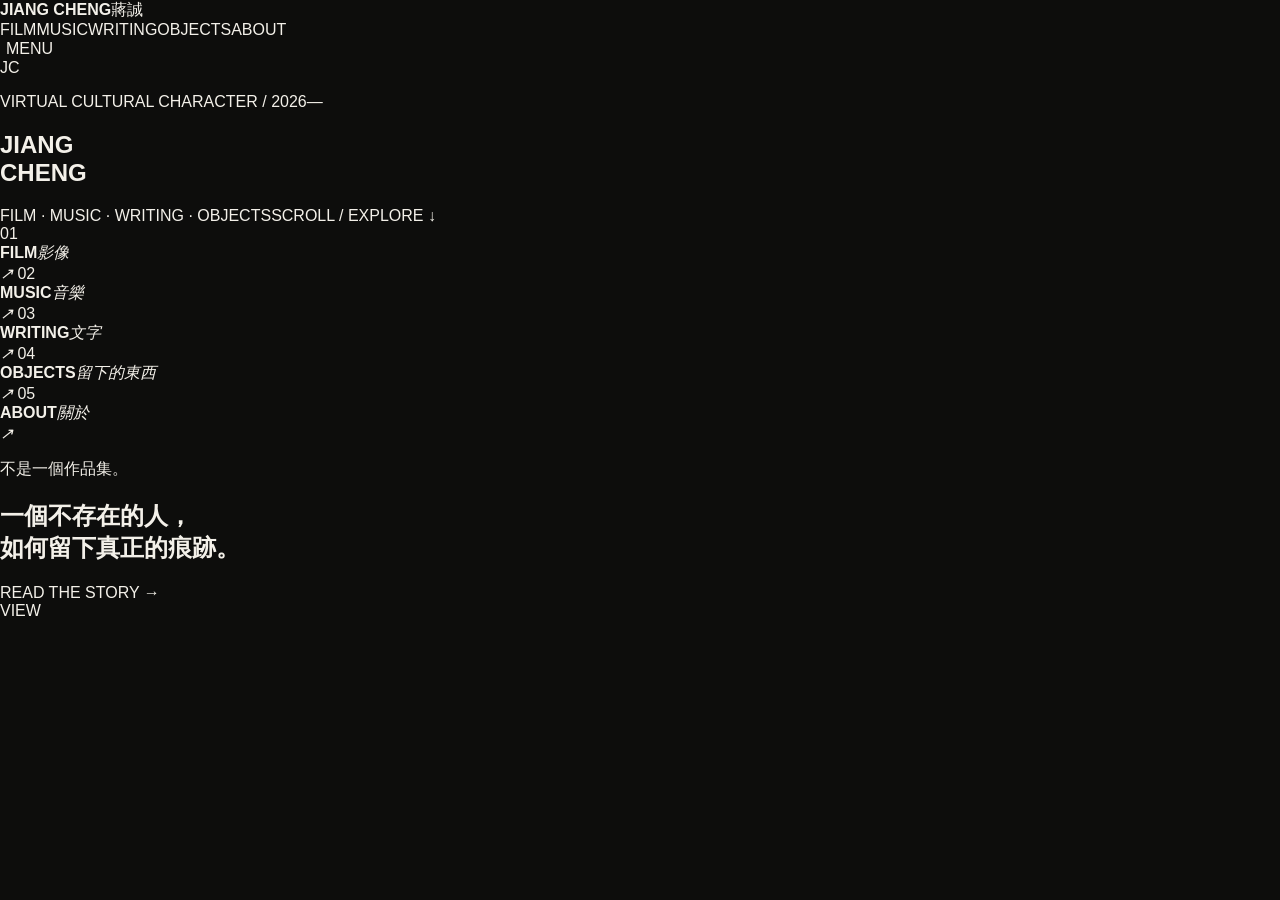
==== index.html @ ecf36908 "Rebuild mobile-first interactive homepage" ====
<!doctype html>
<html lang="zh-Hant">
<head>
<meta charset="utf-8"><meta name="viewport" content="width=device-width,initial-scale=1,viewport-fit=cover">
<meta name="description" content="Jiang Cheng 蔣誠 — film, music, writing, objects and virtual identity.">
<title>Jiang Cheng — 蔣誠</title><link rel="stylesheet" href="./styles.css">
</head>
<body class="home">
<div class="noise"></div>
<header class="site-nav dark-nav">
  <a class="brand" href="./"><b>JIANG CHENG</b><span>蔣誠</span></a>
  <nav class="nav-links"><a href="./film/">FILM</a><a href="./music/">MUSIC</a><a href="./writing/">WRITING</a><a href="./objects/">OBJECTS</a><a href="./about/">ABOUT</a></nav>
  <button class="menu-trigger" aria-label="Open menu">MENU</button>
</header>
<main>
<section class="home-hero" data-cursor="ENTER">
  <div class="hero-image js-cover"><span class="fallback">JC</span></div>
  <div class="hero-shade"></div>
  <div class="hero-type">
    <p>VIRTUAL CULTURAL CHARACTER / 2026—</p>
    <h1>JIANG<br>CHENG</h1>
  </div>
  <div class="hero-line"><span>FILM · MUSIC · WRITING · OBJECTS</span><span>SCROLL / EXPLORE ↓</span></div>
</section>
<section class="portal" aria-label="Explore Jiang Cheng">
  <a class="portal-item" href="./film/" data-index="01"><span class="portal-num">01</span><div><strong>FILM</strong><em>影像</em></div><i>↗</i></a>
  <a class="portal-item" href="./music/" data-index="02"><span class="portal-num">02</span><div><strong>MUSIC</strong><em>音樂</em></div><i>↗</i></a>
  <a class="portal-item" href="./writing/" data-index="03"><span class="portal-num">03</span><div><strong>WRITING</strong><em>文字</em></div><i>↗</i></a>
  <a class="portal-item" href="./objects/" data-index="04"><span class="portal-num">04</span><div><strong>OBJECTS</strong><em>留下的東西</em></div><i>↗</i></a>
  <a class="portal-item" href="./about/" data-index="05"><span class="portal-num">05</span><div><strong>ABOUT</strong><em>關於</em></div><i>↗</i></a>
</section>
<section class="home-note">
  <p>不是一個作品集。</p><h2>一個不存在的人，<br>如何留下真正的痕跡。</h2><a href="./about/">READ THE STORY →</a>
</section>
</main>
<div class="mobile-menu" aria-hidden="true"><button class="menu-close">CLOSE</button><nav><a href="./film/">FILM <small>01</small></a><a href="./music/">MUSIC <small>02</small></a><a href="./writing/">WRITING <small>03</small></a><a href="./objects/">OBJECTS <small>04</small></a><a href="./about/">ABOUT <small>05</small></a></nav><div class="menu-foot">繁 / 简 / EN<br>© 2026 JIANG CHENG</div></div>
<div class="cursor-orb">VIEW</div>
<script src="./main.js"></script>
</body></html>
---- styles.css ----
:root{--bg:#0d0d0c;--fg:#f3f0e9;--paper:#e9e4da;--ink:#121211;--muted:#8e897f;--line:rgba(255,255,255,.22)}*{box-sizing:border-box}html,body{margin:0;min-height:100%;background:var(--bg);color:var(--fg);font-family:Arial,"PingFang TC","Microsoft JhengHei",sans-serif}body{overflow-x:hidden}a{color:inherit;text-decoration:none}button{font:inherit;color:inherit;background:none;border:0;cursor:pointer}.grain{position:fixed;inset:0;pointer-events:none;z-index:100;opacity:.055;background-image:url("data:image/svg+xml,%3Csvg xmlns='http://www.w3.org/2000/svg' width='160' height='160'%3E%3Cfilter id='n'%3E%3CfeTurbulence type='fractalNoise' baseFrequency='.9' numOctaves='2' stitchTiles='stitch'/%3E%3C/filter%3E%3Crect width='100%25' height='100%25' filter='url(%23n)' opacity='.45'/%3E%3C/svg%3E")}.nav-shell{position:fixed;z-index:80;left:0;right:0;top:0;display:grid;grid-template-columns:1fr auto 1fr;align-items:center;padding:20px 24px;color:white;mix-blend-mode:difference}.logo{font-size:10px;letter-spacing:.18em}.logo small{display:block;font-size:9px;margin-top:4px;letter-spacing:.1em}.desktop-nav{display:flex;gap:26px}.desktop-nav a,.menu-btn{font-size:9px;letter-spacing:.18em}.menu-btn{justify-self:end}.home-stage{height:100svh;min-height:680px;position:relative;overflow:hidden;background:#111}.home-media{position:absolute;inset:0;background:#1a1a18 center/cover no-repeat;transform:scale(1.025);transition:transform 1.6s cubic-bezier(.2,.7,.2,1),filter .5s}.home-media:after{content:"";position:absolute;inset:0;background:linear-gradient(90deg,rgba(0,0,0,.38),rgba(0,0,0,.04) 58%,rgba(0,0,0,.22)),linear-gradient(0deg,rgba(0,0,0,.32),transparent 48%)}.media-fallback{position:absolute;left:50%;top:50%;transform:translate(-50%,-50%);font-family:Georgia,serif;font-size:28vw;color:#252522}.home-overlay{position:absolute;inset:0;background:radial-gradient(circle at var(--mx,68%) var(--my,38%),rgba(255,255,255,.12),transparent 24%);mix-blend-mode:screen;pointer-events:none}.home-copy{position:absolute;inset:0;padding:13vh 5vw 5vh;display:flex;flex-direction:column;justify-content:space-between;z-index:3;pointer-events:none}.micro{font-size:8px;letter-spacing:.18em;color:#c4c0b7}.home-copy h1{margin:0;max-width:1000px;font-family:Georgia,"Times New Roman",serif;font-weight:400;font-size:clamp(66px,10.5vw,164px);line-height:.82;letter-spacing:-.065em;text-transform:uppercase}.home-bottom{display:flex;align-items:flex-end;justify-content:space-between;gap:40px}.home-bottom p{max-width:380px;font-family:Georgia,"Noto Serif TC",serif;font-size:14px;line-height:1.75;color:#d0cbc2}.enter-link{pointer-events:auto;font-size:9px;letter-spacing:.16em;border-bottom:1px solid;padding-bottom:6px}.home-index{position:absolute;right:2vw;top:50%;transform:translateY(-50%);z-index:5;width:min(320px,30vw)}.home-index a{display:grid;grid-template-columns:32px 1fr auto;align-items:center;border-top:1px solid rgba(255,255,255,.32);padding:12px 0;transition:padding .25s,background .25s}.home-index a:last-child{border-bottom:1px solid rgba(255,255,255,.32)}.home-index a:hover{padding-left:10px;background:rgba(255,255,255,.06)}.home-index span,.home-index em{font-size:8px;font-style:normal;color:#aaa}.home-index b{font-family:Georgia,serif;font-size:24px;font-weight:400}.mouse-label{position:fixed;z-index:90;pointer-events:none;font-size:8px;letter-spacing:.18em;border:1px solid rgba(255,255,255,.55);border-radius:50%;width:74px;height:74px;display:grid;place-items:center;opacity:0;transform:translate(-50%,-50%) scale(.8);transition:opacity .2s,transform .2s}.home-stage:hover .mouse-label{opacity:1;transform:translate(-50%,-50%) scale(1)}.mobile-menu{position:fixed;z-index:95;inset:0;background:#0c0c0b;display:flex;flex-direction:column;padding:24px;opacity:0;pointer-events:none;transition:.35s}.mobile-menu.open{opacity:1;pointer-events:auto}.close-menu{align-self:flex-end;font-size:9px;letter-spacing:.16em}.mobile-menu nav{margin:auto 0;display:flex;flex-direction:column}.mobile-menu nav a{font-family:Georgia,serif;font-size:clamp(48px,13vw,90px);line-height:1;border-bottom:1px solid #2f2f2b;padding:10px 0}.page{background:var(--paper);color:var(--ink);min-height:100vh}.page .nav-shell{color:#fff}.page-hero{min-height:58vh;padding:18vh 4vw 5vh;display:grid;grid-template-columns:1fr auto;align-items:end;border-bottom:1px solid rgba(0,0,0,.2)}.page-hero h1{font-family:Georgia,serif;font-size:clamp(72px,13vw,190px);font-weight:400;line-height:.78;letter-spacing:-.075em;margin:0}.page-hero p{max-width:320px;font-family:Georgia,"Noto Serif TC",serif;line-height:1.7}.work-list{padding:0 4vw 10vh}.work-row{display:grid;grid-template-columns:70px 1fr 160px 80px;align-items:center;min-height:110px;border-bottom:1px solid rgba(0,0,0,.2);position:relative;overflow:hidden}.work-row>*{position:relative;z-index:2}.work-row .num,.work-row .meta{font-size:8px;letter-spacing:.14em;color:#777}.work-row h2{font-family:Georgia,"Noto Serif TC",serif;font-weight:400;font-size:clamp(30px,4vw,64px);margin:0}.work-row .arrow{text-align:right}.row-preview{position:fixed;width:260px;aspect-ratio:4/5;pointer-events:none;z-index:70;opacity:0;transform:translate(-50%,-50%) scale(.88) rotate(-2deg);background:#222 center/cover no-repeat;transition:opacity .18s,transform .18s;box-shadow:0 20px 50px rgba(0,0,0,.25)}.work-row:hover~.row-preview,.row-preview.show{opacity:1;transform:translate(-50%,-50%) scale(1) rotate(0)}.music-grid{padding:8vh 4vw 12vh;display:grid;grid-template-columns:repeat(2,1fr);gap:10vh 4vw}.release{border-top:1px solid rgba(0,0,0,.24);padding-top:12px}.release-cover{aspect-ratio:1;background:#1a1a18 center/cover no-repeat;margin:18px 0}.release h2{font-family:Georgia,serif;font-size:clamp(36px,5vw,72px);font-weight:400;margin:0}.release footer{display:flex;justify-content:space-between;font-size:8px;letter-spacing:.14em}.article-index{padding:3vh 4vw 14vh}.article-link{display:grid;grid-template-columns:70px 1fr 180px 50px;align-items:center;padding:22px 0;border-bottom:1px solid rgba(0,0,0,.2)}.article-link h2{font-family:Georgia,"Noto Serif TC",serif;font-weight:400;font-size:clamp(28px,4vw,56px);margin:0}.article-link span,.article-link time{font-size:8px;letter-spacing:.14em;color:#767169}.about-layout{min-height:100vh;padding:18vh 4vw 8vh;display:grid;grid-template-columns:1.1fr .9fr;gap:8vw;align-items:end}.about-layout h1{font-family:Georgia,serif;font-size:clamp(88px,14vw,210px);font-weight:400;line-height:.7;letter-spacing:-.085em;margin:0}.about-layout article{font-family:Georgia,"Noto Serif TC",serif;font-size:clamp(19px,2vw,30px);line-height:1.75}.about-meta{margin-top:60px;font-family:Arial,sans-serif;font-size:8px;letter-spacing:.14em;border-top:1px solid rgba(0,0,0,.25);padding-top:14px}.page-footer{display:flex;justify-content:space-between;padding:18px 4vw;border-top:1px solid rgba(0,0,0,.2);font-size:8px;letter-spacing:.14em}@media(max-width:800px){.desktop-nav{display:none}.nav-shell{grid-template-columns:1fr 1fr}.home-stage{min-height:720px}.home-copy{padding:16vh 22px 26px}.home-copy h1{font-size:18vw}.home-bottom{display:block}.home-bottom p{max-width:70%;margin-bottom:28px}.home-index{left:22px;right:22px;top:auto;bottom:115px;transform:none;width:auto}.home-index b{font-size:19px}.mouse-label{display:none}.page-hero{min-height:50vh;padding:18vh 22px 30px;grid-template-columns:1fr}.page-hero p{margin-top:30px}.work-list,.music-grid,.article-index{padding-left:22px;padding-right:22px}.work-row{grid-template-columns:38px 1fr 52px;min-height:92px}.work-row .meta{display:none}.work-row h2{font-size:9vw}.music-grid{grid-template-columns:1fr}.article-link{grid-template-columns:35px 1fr 35px}.article-link time{display:none}.about-layout{grid-template-columns:1fr;padding:18vh 22px 8vh;gap:50px}.about-layout h1{font-size:27vw}.page-footer{padding:18px 22px;gap:16px;flex-direction:column}}
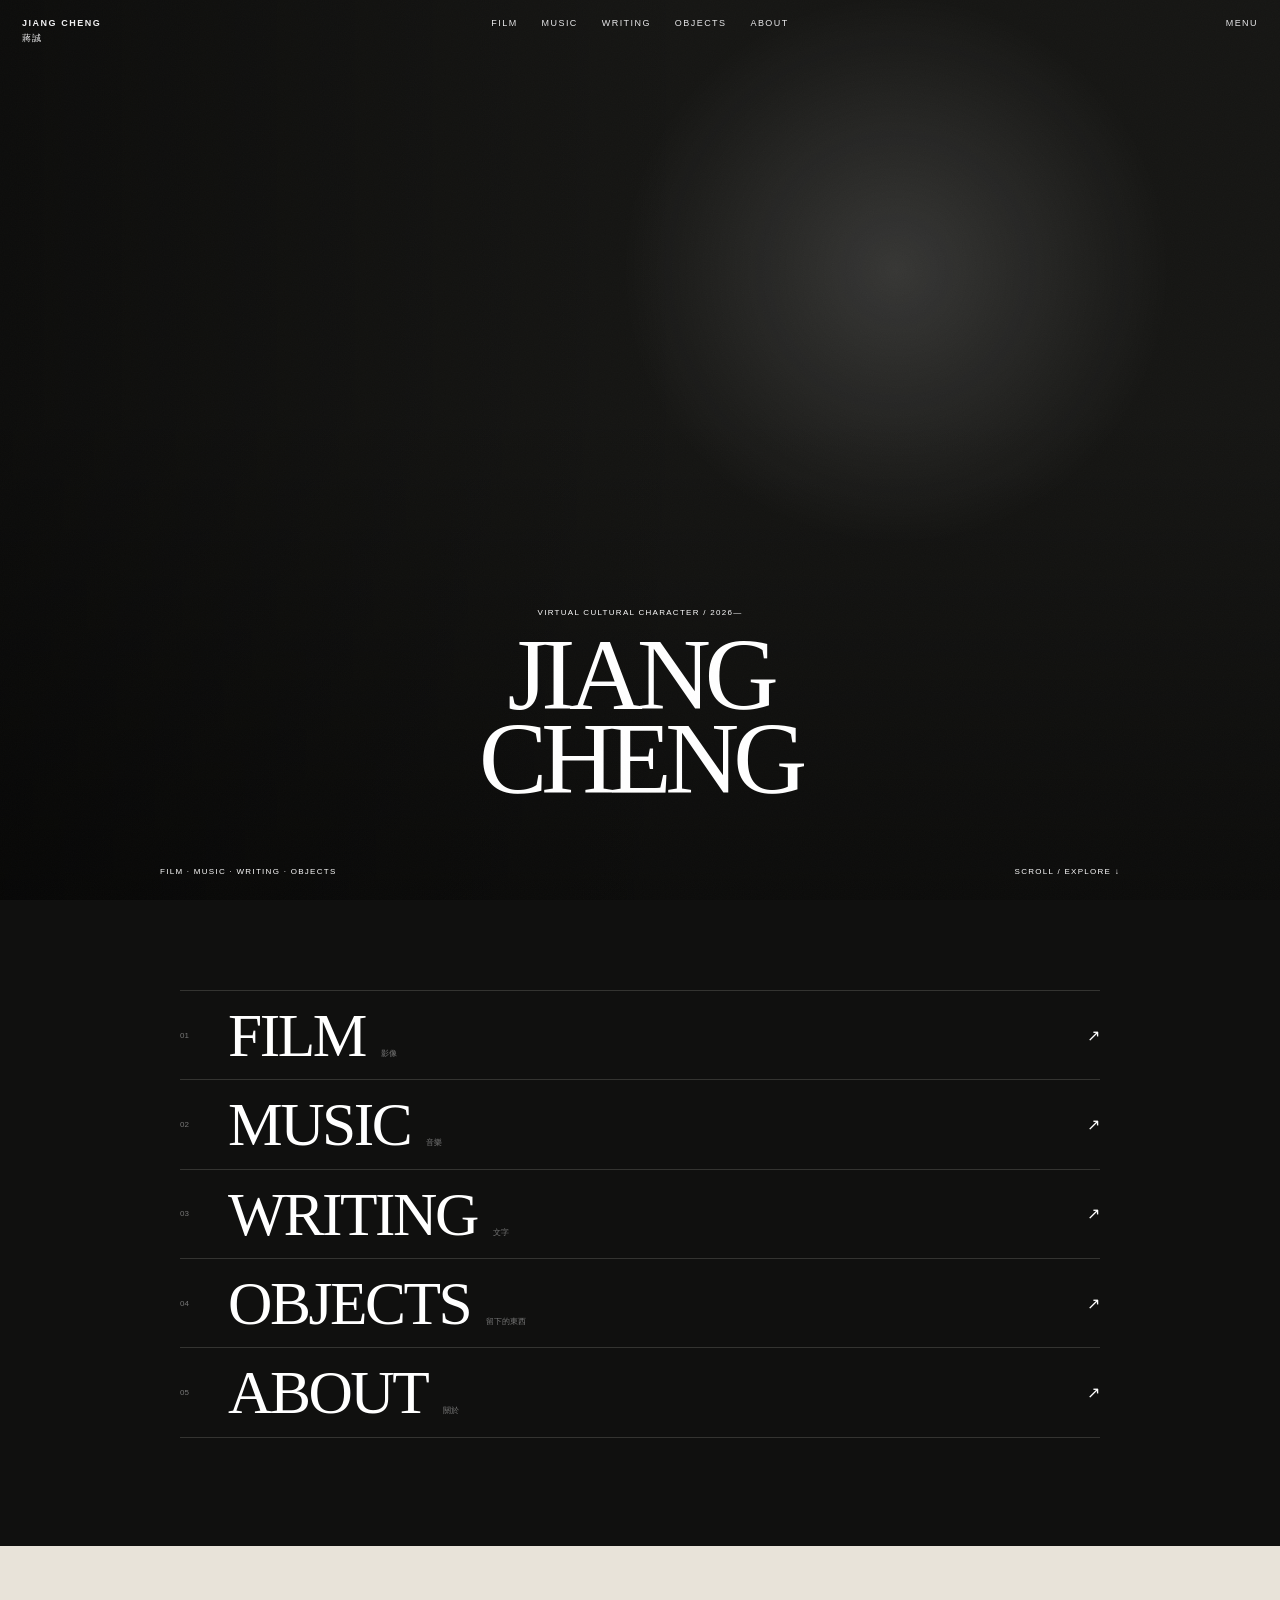
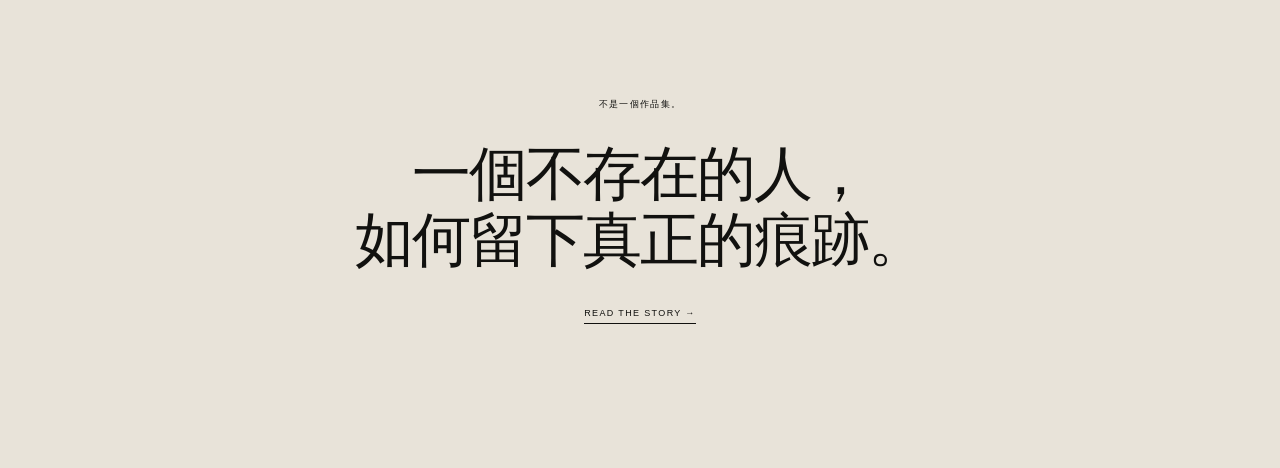
==== commit d35b1b41: "Bust homepage asset cache" ====
--- a/index.html
+++ b/index.html
@@ -3,7 +3,7 @@
 <head>
 <meta charset="utf-8"><meta name="viewport" content="width=device-width,initial-scale=1,viewport-fit=cover">
 <meta name="description" content="Jiang Cheng 蔣誠 — film, music, writing, objects and virtual identity.">
-<title>Jiang Cheng — 蔣誠</title><link rel="stylesheet" href="./styles.css">
+<title>Jiang Cheng — 蔣誠</title><link rel="stylesheet" href="./styles.css?v=20260811-1233">
 </head>
 <body class="home">
 <div class="noise"></div>
@@ -35,5 +35,5 @@
 </main>
 <div class="mobile-menu" aria-hidden="true"><button class="menu-close">CLOSE</button><nav><a href="./film/">FILM <small>01</small></a><a href="./music/">MUSIC <small>02</small></a><a href="./writing/">WRITING <small>03</small></a><a href="./objects/">OBJECTS <small>04</small></a><a href="./about/">ABOUT <small>05</small></a></nav><div class="menu-foot">繁 / 简 / EN<br>© 2026 JIANG CHENG</div></div>
 <div class="cursor-orb">VIEW</div>
-<script src="./main.js"></script>
+<script src="./main.js?v=20260811-1233"></script>
 </body></html>
--- a/styles.css
+++ b/styles.css
@@ -1 +1 @@
-:root{--bg:#0d0d0c;--fg:#f3f0e9;--paper:#e9e4da;--ink:#121211;--muted:#8e897f;--line:rgba(255,255,255,.22)}*{box-sizing:border-box}html,body{margin:0;min-height:100%;background:var(--bg);color:var(--fg);font-family:Arial,"PingFang TC","Microsoft JhengHei",sans-serif}body{overflow-x:hidden}a{color:inherit;text-decoration:none}button{font:inherit;color:inherit;background:none;border:0;cursor:pointer}.grain{position:fixed;inset:0;pointer-events:none;z-index:100;opacity:.055;background-image:url("data:image/svg+xml,%3Csvg xmlns='http://www.w3.org/2000/svg' width='160' height='160'%3E%3Cfilter id='n'%3E%3CfeTurbulence type='fractalNoise' baseFrequency='.9' numOctaves='2' stitchTiles='stitch'/%3E%3C/filter%3E%3Crect width='100%25' height='100%25' filter='url(%23n)' opacity='.45'/%3E%3C/svg%3E")}.nav-shell{position:fixed;z-index:80;left:0;right:0;top:0;display:grid;grid-template-columns:1fr auto 1fr;align-items:center;padding:20px 24px;color:white;mix-blend-mode:difference}.logo{font-size:10px;letter-spacing:.18em}.logo small{display:block;font-size:9px;margin-top:4px;letter-spacing:.1em}.desktop-nav{display:flex;gap:26px}.desktop-nav a,.menu-btn{font-size:9px;letter-spacing:.18em}.menu-btn{justify-self:end}.home-stage{height:100svh;min-height:680px;position:relative;overflow:hidden;background:#111}.home-media{position:absolute;inset:0;background:#1a1a18 center/cover no-repeat;transform:scale(1.025);transition:transform 1.6s cubic-bezier(.2,.7,.2,1),filter .5s}.home-media:after{content:"";position:absolute;inset:0;background:linear-gradient(90deg,rgba(0,0,0,.38),rgba(0,0,0,.04) 58%,rgba(0,0,0,.22)),linear-gradient(0deg,rgba(0,0,0,.32),transparent 48%)}.media-fallback{position:absolute;left:50%;top:50%;transform:translate(-50%,-50%);font-family:Georgia,serif;font-size:28vw;color:#252522}.home-overlay{position:absolute;inset:0;background:radial-gradient(circle at var(--mx,68%) var(--my,38%),rgba(255,255,255,.12),transparent 24%);mix-blend-mode:screen;pointer-events:none}.home-copy{position:absolute;inset:0;padding:13vh 5vw 5vh;display:flex;flex-direction:column;justify-content:space-between;z-index:3;pointer-events:none}.micro{font-size:8px;letter-spacing:.18em;color:#c4c0b7}.home-copy h1{margin:0;max-width:1000px;font-family:Georgia,"Times New Roman",serif;font-weight:400;font-size:clamp(66px,10.5vw,164px);line-height:.82;letter-spacing:-.065em;text-transform:uppercase}.home-bottom{display:flex;align-items:flex-end;justify-content:space-between;gap:40px}.home-bottom p{max-width:380px;font-family:Georgia,"Noto Serif TC",serif;font-size:14px;line-height:1.75;color:#d0cbc2}.enter-link{pointer-events:auto;font-size:9px;letter-spacing:.16em;border-bottom:1px solid;padding-bottom:6px}.home-index{position:absolute;right:2vw;top:50%;transform:translateY(-50%);z-index:5;width:min(320px,30vw)}.home-index a{display:grid;grid-template-columns:32px 1fr auto;align-items:center;border-top:1px solid rgba(255,255,255,.32);padding:12px 0;transition:padding .25s,background .25s}.home-index a:last-child{border-bottom:1px solid rgba(255,255,255,.32)}.home-index a:hover{padding-left:10px;background:rgba(255,255,255,.06)}.home-index span,.home-index em{font-size:8px;font-style:normal;color:#aaa}.home-index b{font-family:Georgia,serif;font-size:24px;font-weight:400}.mouse-label{position:fixed;z-index:90;pointer-events:none;font-size:8px;letter-spacing:.18em;border:1px solid rgba(255,255,255,.55);border-radius:50%;width:74px;height:74px;display:grid;place-items:center;opacity:0;transform:translate(-50%,-50%) scale(.8);transition:opacity .2s,transform .2s}.home-stage:hover .mouse-label{opacity:1;transform:translate(-50%,-50%) scale(1)}.mobile-menu{position:fixed;z-index:95;inset:0;background:#0c0c0b;display:flex;flex-direction:column;padding:24px;opacity:0;pointer-events:none;transition:.35s}.mobile-menu.open{opacity:1;pointer-events:auto}.close-menu{align-self:flex-end;font-size:9px;letter-spacing:.16em}.mobile-menu nav{margin:auto 0;display:flex;flex-direction:column}.mobile-menu nav a{font-family:Georgia,serif;font-size:clamp(48px,13vw,90px);line-height:1;border-bottom:1px solid #2f2f2b;padding:10px 0}.page{background:var(--paper);color:var(--ink);min-height:100vh}.page .nav-shell{color:#fff}.page-hero{min-height:58vh;padding:18vh 4vw 5vh;display:grid;grid-template-columns:1fr auto;align-items:end;border-bottom:1px solid rgba(0,0,0,.2)}.page-hero h1{font-family:Georgia,serif;font-size:clamp(72px,13vw,190px);font-weight:400;line-height:.78;letter-spacing:-.075em;margin:0}.page-hero p{max-width:320px;font-family:Georgia,"Noto Serif TC",serif;line-height:1.7}.work-list{padding:0 4vw 10vh}.work-row{display:grid;grid-template-columns:70px 1fr 160px 80px;align-items:center;min-height:110px;border-bottom:1px solid rgba(0,0,0,.2);position:relative;overflow:hidden}.work-row>*{position:relative;z-index:2}.work-row .num,.work-row .meta{font-size:8px;letter-spacing:.14em;color:#777}.work-row h2{font-family:Georgia,"Noto Serif TC",serif;font-weight:400;font-size:clamp(30px,4vw,64px);margin:0}.work-row .arrow{text-align:right}.row-preview{position:fixed;width:260px;aspect-ratio:4/5;pointer-events:none;z-index:70;opacity:0;transform:translate(-50%,-50%) scale(.88) rotate(-2deg);background:#222 center/cover no-repeat;transition:opacity .18s,transform .18s;box-shadow:0 20px 50px rgba(0,0,0,.25)}.work-row:hover~.row-preview,.row-preview.show{opacity:1;transform:translate(-50%,-50%) scale(1) rotate(0)}.music-grid{padding:8vh 4vw 12vh;display:grid;grid-template-columns:repeat(2,1fr);gap:10vh 4vw}.release{border-top:1px solid rgba(0,0,0,.24);padding-top:12px}.release-cover{aspect-ratio:1;background:#1a1a18 center/cover no-repeat;margin:18px 0}.release h2{font-family:Georgia,serif;font-size:clamp(36px,5vw,72px);font-weight:400;margin:0}.release footer{display:flex;justify-content:space-between;font-size:8px;letter-spacing:.14em}.article-index{padding:3vh 4vw 14vh}.article-link{display:grid;grid-template-columns:70px 1fr 180px 50px;align-items:center;padding:22px 0;border-bottom:1px solid rgba(0,0,0,.2)}.article-link h2{font-family:Georgia,"Noto Serif TC",serif;font-weight:400;font-size:clamp(28px,4vw,56px);margin:0}.article-link span,.article-link time{font-size:8px;letter-spacing:.14em;color:#767169}.about-layout{min-height:100vh;padding:18vh 4vw 8vh;display:grid;grid-template-columns:1.1fr .9fr;gap:8vw;align-items:end}.about-layout h1{font-family:Georgia,serif;font-size:clamp(88px,14vw,210px);font-weight:400;line-height:.7;letter-spacing:-.085em;margin:0}.about-layout article{font-family:Georgia,"Noto Serif TC",serif;font-size:clamp(19px,2vw,30px);line-height:1.75}.about-meta{margin-top:60px;font-family:Arial,sans-serif;font-size:8px;letter-spacing:.14em;border-top:1px solid rgba(0,0,0,.25);padding-top:14px}.page-footer{display:flex;justify-content:space-between;padding:18px 4vw;border-top:1px solid rgba(0,0,0,.2);font-size:8px;letter-spacing:.14em}@media(max-width:800px){.desktop-nav{display:none}.nav-shell{grid-template-columns:1fr 1fr}.home-stage{min-height:720px}.home-copy{padding:16vh 22px 26px}.home-copy h1{font-size:18vw}.home-bottom{display:block}.home-bottom p{max-width:70%;margin-bottom:28px}.home-index{left:22px;right:22px;top:auto;bottom:115px;transform:none;width:auto}.home-index b{font-size:19px}.mouse-label{display:none}.page-hero{min-height:50vh;padding:18vh 22px 30px;grid-template-columns:1fr}.page-hero p{margin-top:30px}.work-list,.music-grid,.article-index{padding-left:22px;padding-right:22px}.work-row{grid-template-columns:38px 1fr 52px;min-height:92px}.work-row .meta{display:none}.work-row h2{font-size:9vw}.music-grid{grid-template-columns:1fr}.article-link{grid-template-columns:35px 1fr 35px}.article-link time{display:none}.about-layout{grid-template-columns:1fr;padding:18vh 22px 8vh;gap:50px}.about-layout h1{font-size:27vw}.page-footer{padding:18px 22px;gap:16px;flex-direction:column}}+:root{--black:#0a0a09;--paper:#e8e3d9;--ink:#11110f;--line:rgba(17,17,15,.18);--white:#f2eee6}*{box-sizing:border-box}html{scroll-behavior:smooth}body{margin:0;font-family:Arial,"PingFang TC","Microsoft JhengHei",sans-serif;background:var(--paper);color:var(--ink);overflow-x:hidden}a{color:inherit;text-decoration:none}button{font:inherit}.noise{position:fixed;inset:0;pointer-events:none;z-index:99;opacity:.045;background-image:url("data:image/svg+xml,%3Csvg xmlns='http://www.w3.org/2000/svg' width='160' height='160'%3E%3Cfilter id='n'%3E%3CfeTurbulence type='fractalNoise' baseFrequency='.86' numOctaves='2'/%3E%3C/filter%3E%3Crect width='100%25' height='100%25' filter='url(%23n)' opacity='.5'/%3E%3C/svg%3E")}.site-nav{position:fixed;top:0;left:0;right:0;z-index:80;padding:18px 22px;display:grid;grid-template-columns:1fr auto 1fr;align-items:start}.dark-nav{color:#fff;mix-blend-mode:difference}.brand{font-size:9px;letter-spacing:.17em}.brand b,.brand span{display:block}.brand span{margin-top:4px;letter-spacing:.08em}.nav-links{display:flex;gap:24px}.nav-links a,.menu-trigger{font-size:9px;letter-spacing:.16em}.menu-trigger{justify-self:end;border:0;background:none;color:inherit;padding:0}.home{background:var(--black);color:#fff}.home-hero{height:100svh;min-height:640px;position:relative;overflow:hidden}.hero-image{position:absolute;inset:0;background:#161614 center 28%/cover no-repeat;transform:scale(1.02)}.hero-image:after{content:"";position:absolute;inset:0;background:linear-gradient(90deg,rgba(0,0,0,.42),transparent 55%),linear-gradient(0deg,rgba(0,0,0,.46),transparent 55%)}.fallback{position:absolute;left:50%;top:50%;transform:translate(-50%,-50%);font-family:Georgia,serif;font-size:30vw;color:#242421}.hero-shade{position:absolute;inset:0;background:radial-gradient(circle at var(--mx,70%) var(--my,30%),rgba(255,255,255,.14),transparent 25%);mix-blend-mode:screen}.hero-type{position:absolute;left:50%;bottom:11vh;z-index:2;transform:translateX(-50%);width:min(760px,82vw);text-align:center}.hero-type p,.hero-line,.micro{font-size:8px;letter-spacing:.16em}.hero-type h1{font-family:Georgia,"Times New Roman",serif;font-size:clamp(58px,8vw,118px);line-height:.82;letter-spacing:-.06em;font-weight:400;margin:16px 0 0}.hero-line{position:absolute;left:50%;bottom:24px;transform:translateX(-50%);width:min(960px,88vw);display:flex;justify-content:space-between;z-index:2}.portal{background:#10100f;color:#fff;padding:10vh 0 12vh}.portal-item{width:min(920px,86vw);margin:0 auto;display:grid;grid-template-columns:48px 1fr 32px;align-items:center;border-top:1px solid #343431;padding:15px 0}.portal-item:last-child{border-bottom:1px solid #343431}.portal-num,.portal-item em{font-size:8px;color:#777;font-style:normal}.portal-item strong{font-family:Georgia,serif;font-size:clamp(34px,4.8vw,72px);font-weight:400;line-height:.95;letter-spacing:-.04em}.portal-item div{display:flex;align-items:baseline;gap:16px}.portal-item i{text-align:right;font-style:normal}.home-note{background:var(--paper);color:var(--ink);min-height:58vh;padding:12vh 0;display:flex;flex-direction:column;justify-content:center;align-items:center;text-align:center}.home-note>*{width:min(760px,84vw)}.home-note p{font-size:9px;letter-spacing:.15em}.home-note h2{font-family:Georgia,"Noto Serif TC",serif;font-size:clamp(34px,4.6vw,66px);line-height:1.12;font-weight:400;letter-spacing:-.035em;margin:22px auto 34px}.home-note a{font-size:9px;letter-spacing:.15em;border-bottom:1px solid;width:max-content;padding-bottom:5px}.mobile-menu{position:fixed;z-index:95;inset:0;background:#0a0a09;color:#fff;padding:22px;opacity:0;pointer-events:none;transition:.3s}.mobile-menu.open{opacity:1;pointer-events:auto}.menu-close{float:right;background:none;border:0;color:white;font-size:9px;letter-spacing:.16em}.mobile-menu nav{clear:both;padding-top:12vh;display:flex;flex-direction:column}.mobile-menu nav a{font-family:Georgia,serif;font-size:clamp(38px,9vw,64px);line-height:1;border-bottom:1px solid #292927;padding:10px 0;display:flex;justify-content:space-between}.mobile-menu nav small{font-family:Arial;font-size:9px}.menu-foot{position:absolute;bottom:24px;left:22px;font-size:8px;line-height:1.7;letter-spacing:.12em;color:#777}.cursor-orb{position:fixed;z-index:90;width:64px;height:64px;border:1px solid rgba(255,255,255,.6);border-radius:50%;display:grid;place-items:center;font-size:8px;letter-spacing:.13em;pointer-events:none;opacity:0;transform:translate(-50%,-50%)}.page{background:var(--paper);color:var(--ink)}.page-hero{min-height:42vh;padding:16vh 0 5vh;border-bottom:1px solid var(--line);display:flex;flex-direction:column;align-items:center;justify-content:flex-end;text-align:center}.page-hero>*{width:min(820px,84vw)}.page-hero h1{font-family:Georgia,serif;font-weight:400;font-size:clamp(56px,8vw,112px);line-height:.82;letter-spacing:-.06em;margin:0 auto}.page-hero p{font-family:Georgia,"Noto Serif TC",serif;line-height:1.8;font-size:15px;max-width:560px;margin:26px auto 0}.work-list,.article-index{padding:0 0 10vh;width:min(980px,88vw);margin:0 auto}.work-row,.article-link{display:grid;grid-template-columns:48px 1fr 150px 28px;align-items:center;border-bottom:1px solid var(--line);padding:17px 0}.work-row h2,.article-link h2{font-family:Georgia,"Noto Serif TC",serif;font-weight:400;font-size:clamp(24px,3vw,42px);margin:0}.num,.meta,.article-link span,.article-link time{font-size:8px;letter-spacing:.13em;color:#777}.film-feature{padding:6vh 0 10vh;width:min(980px,88vw);margin:0 auto}.film-poster{aspect-ratio:16/9;background:#111 center/cover no-repeat;position:relative}.film-poster .play{position:absolute;right:18px;bottom:18px;background:none;border:0;color:white;font-size:9px;letter-spacing:.16em}.music-grid,.object-grid{padding:7vh 0 10vh;width:min(980px,88vw);margin:0 auto;display:grid;grid-template-columns:repeat(2,1fr);gap:7vh 3vw}.release-cover,.object-card .visual{aspect-ratio:1;background:#111 center/cover no-repeat}.release h2,.object-card h2{font-family:Georgia,"Noto Serif TC",serif;font-weight:400;font-size:clamp(26px,3.2vw,46px);margin:14px 0 10px}.release-meta,.object-card p{font-size:9px;line-height:1.7;color:#6f6a62}.article-index{padding-top:3vh}.about-layout{min-height:86vh;padding:15vh 0 8vh;width:min(980px,88vw);margin:0 auto;display:grid;grid-template-columns:.95fr 1.05fr;gap:7vw;align-items:center}.about-layout h1{font-family:Georgia,serif;font-size:clamp(68px,9vw,128px);font-weight:400;line-height:.78;letter-spacing:-.07em;margin:0;text-align:center}.about-layout article{font-family:Georgia,"Noto Serif TC",serif;font-size:clamp(17px,1.6vw,22px);line-height:1.8}.about-meta{font-family:Arial;margin-top:42px;border-top:1px solid var(--line);padding-top:15px;font-size:8px;line-height:1.8;letter-spacing:.14em}.page-footer{padding:18px 0;border-top:1px solid var(--line);display:flex;justify-content:space-between;font-size:8px;letter-spacing:.14em;width:min(980px,88vw);margin:0 auto}@media(max-width:820px){.site-nav{padding:16px 18px;grid-template-columns:1fr 1fr}.nav-links{display:none}.home-hero{min-height:100svh}.hero-image{background-position:center 20%}.hero-type{bottom:20vh;width:86vw}.hero-type h1{font-size:13.5vw;line-height:.86}.hero-line{width:calc(100vw - 36px);bottom:18px}.hero-line span:first-child{display:none}.portal{padding:7vh 0 9vh}.portal-item{width:calc(100vw - 36px);grid-template-columns:30px 1fr 22px;padding:13px 0}.portal-item div{display:block}.portal-item strong{font-size:10.5vw}.portal-item em{display:block;margin-top:4px}.home-note{padding:9vh 0;min-height:52vh}.home-note>*{width:calc(100vw - 44px)}.home-note h2{font-size:8.7vw;line-height:1.16}.cursor-orb{display:none}.page-hero{min-height:36vh;padding:14vh 0 28px}.page-hero>*{width:calc(100vw - 44px)}.page-hero h1{font-size:15vw}.page-hero p{font-size:14px;margin-top:22px;max-width:88%}.work-list,.article-index,.film-feature,.music-grid,.object-grid{width:calc(100vw - 36px)}.work-row,.article-link{grid-template-columns:28px 1fr 22px;min-height:72px;padding:15px 0}.meta,.article-link time{display:none}.work-row h2,.article-link h2{font-size:7.4vw}.music-grid,.object-grid{grid-template-columns:1fr;gap:56px}.release h2,.object-card h2{font-size:8.5vw}.about-layout{grid-template-columns:1fr;width:calc(100vw - 44px);padding:14vh 0 7vh;gap:42px;text-align:center}.about-layout h1{font-size:18vw}.about-layout article{font-size:17px;max-width:560px;margin:0 auto}.about-meta{text-align:left}.page-footer{width:calc(100vw - 36px);padding:18px 0;flex-direction:column;gap:8px}}
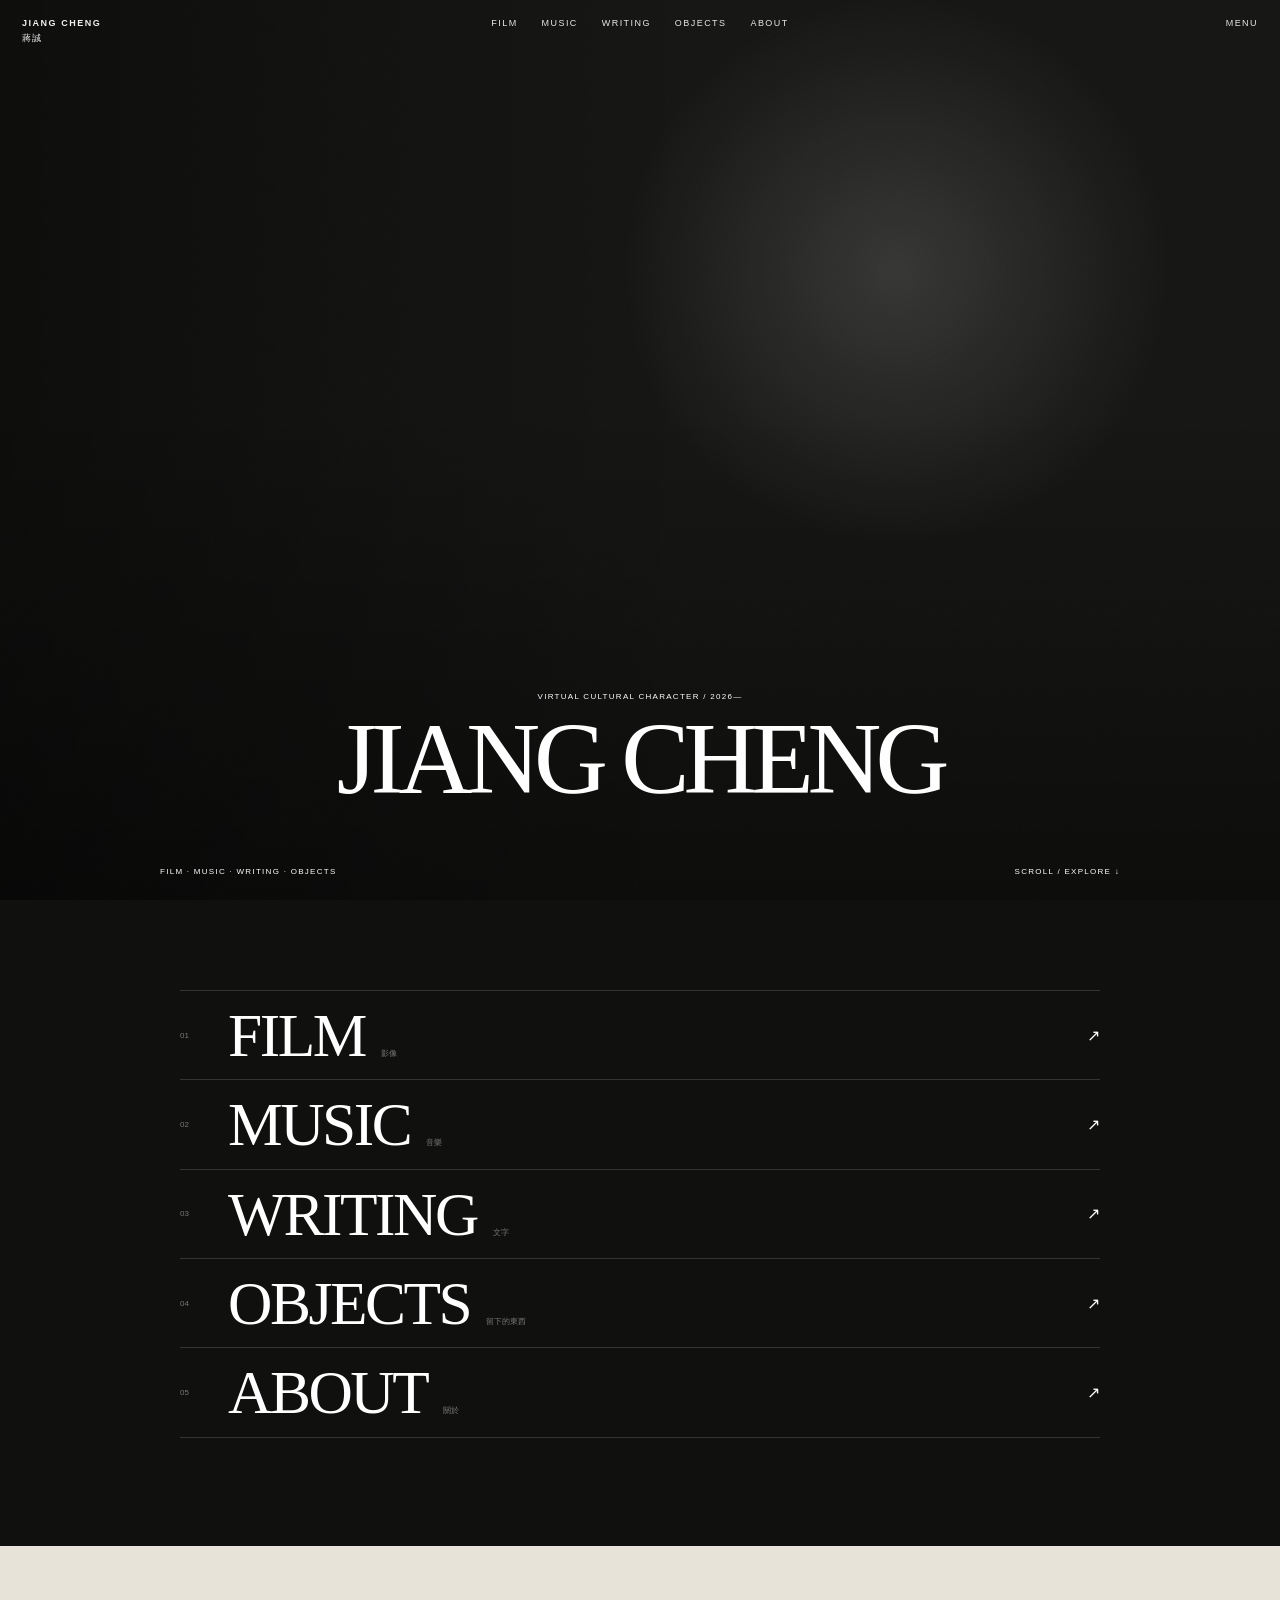
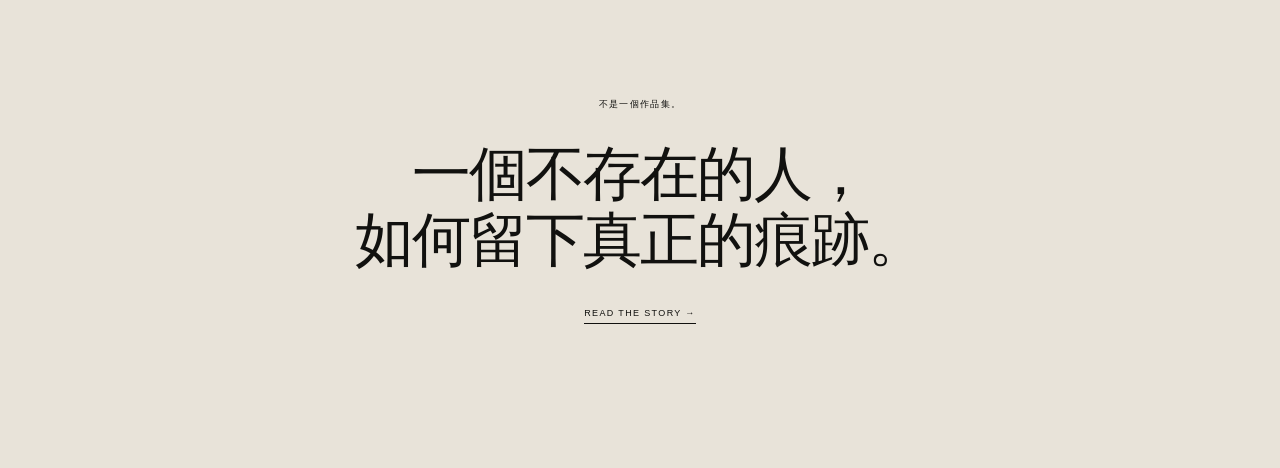
==== commit 59f88189: "Use cinematic video hero and difference-blend Jiang Cheng title" ====
--- a/index.html
+++ b/index.html
@@ -1,39 +1,6 @@
 <!doctype html>
-<html lang="zh-Hant">
-<head>
-<meta charset="utf-8"><meta name="viewport" content="width=device-width,initial-scale=1,viewport-fit=cover">
-<meta name="description" content="Jiang Cheng 蔣誠 — film, music, writing, objects and virtual identity.">
-<title>Jiang Cheng — 蔣誠</title><link rel="stylesheet" href="./styles.css?v=20260811-1233">
-</head>
-<body class="home">
-<div class="noise"></div>
-<header class="site-nav dark-nav">
-  <a class="brand" href="./"><b>JIANG CHENG</b><span>蔣誠</span></a>
-  <nav class="nav-links"><a href="./film/">FILM</a><a href="./music/">MUSIC</a><a href="./writing/">WRITING</a><a href="./objects/">OBJECTS</a><a href="./about/">ABOUT</a></nav>
-  <button class="menu-trigger" aria-label="Open menu">MENU</button>
-</header>
-<main>
-<section class="home-hero" data-cursor="ENTER">
-  <div class="hero-image js-cover"><span class="fallback">JC</span></div>
-  <div class="hero-shade"></div>
-  <div class="hero-type">
-    <p>VIRTUAL CULTURAL CHARACTER / 2026—</p>
-    <h1>JIANG<br>CHENG</h1>
-  </div>
-  <div class="hero-line"><span>FILM · MUSIC · WRITING · OBJECTS</span><span>SCROLL / EXPLORE ↓</span></div>
-</section>
-<section class="portal" aria-label="Explore Jiang Cheng">
-  <a class="portal-item" href="./film/" data-index="01"><span class="portal-num">01</span><div><strong>FILM</strong><em>影像</em></div><i>↗</i></a>
-  <a class="portal-item" href="./music/" data-index="02"><span class="portal-num">02</span><div><strong>MUSIC</strong><em>音樂</em></div><i>↗</i></a>
-  <a class="portal-item" href="./writing/" data-index="03"><span class="portal-num">03</span><div><strong>WRITING</strong><em>文字</em></div><i>↗</i></a>
-  <a class="portal-item" href="./objects/" data-index="04"><span class="portal-num">04</span><div><strong>OBJECTS</strong><em>留下的東西</em></div><i>↗</i></a>
-  <a class="portal-item" href="./about/" data-index="05"><span class="portal-num">05</span><div><strong>ABOUT</strong><em>關於</em></div><i>↗</i></a>
-</section>
-<section class="home-note">
-  <p>不是一個作品集。</p><h2>一個不存在的人，<br>如何留下真正的痕跡。</h2><a href="./about/">READ THE STORY →</a>
-</section>
-</main>
-<div class="mobile-menu" aria-hidden="true"><button class="menu-close">CLOSE</button><nav><a href="./film/">FILM <small>01</small></a><a href="./music/">MUSIC <small>02</small></a><a href="./writing/">WRITING <small>03</small></a><a href="./objects/">OBJECTS <small>04</small></a><a href="./about/">ABOUT <small>05</small></a></nav><div class="menu-foot">繁 / 简 / EN<br>© 2026 JIANG CHENG</div></div>
-<div class="cursor-orb">VIEW</div>
-<script src="./main.js?v=20260811-1233"></script>
-</body></html>+<html lang="zh-Hant"><head><meta charset="utf-8"><meta name="viewport" content="width=device-width,initial-scale=1,viewport-fit=cover"><meta name="description" content="Jiang Cheng 蔣誠 — film, music, writing, objects and virtual identity."><title>Jiang Cheng — 蔣誠</title><link rel="stylesheet" href="./styles.css?v=20260811-1236"></head>
+<body class="home"><div class="noise"></div><header class="site-nav dark-nav"><a class="brand" href="./"><b>JIANG CHENG</b><span>蔣誠</span></a><nav class="nav-links"><a href="./film/">FILM</a><a href="./music/">MUSIC</a><a href="./writing/">WRITING</a><a href="./objects/">OBJECTS</a><a href="./about/">ABOUT</a></nav><button class="menu-trigger">MENU</button></header>
+<main><section class="home-hero" data-cursor="ENTER"><div class="hero-image js-cover"><span class="fallback">JC</span></div><video class="hero-video" autoplay muted loop playsinline preload="metadata" poster=""><source src="./media/jc-hero.mp4" type="video/mp4"></video><div class="hero-shade"></div><div class="hero-type hero-type-difference"><p>VIRTUAL CULTURAL CHARACTER / 2026—</p><h1>JIANG CHENG</h1></div><div class="hero-line"><span>FILM · MUSIC · WRITING · OBJECTS</span><span>SCROLL / EXPLORE ↓</span></div></section>
+<section class="portal"><a class="portal-item" href="./film/"><span class="portal-num">01</span><div><strong>FILM</strong><em>影像</em></div><i>↗</i></a><a class="portal-item" href="./music/"><span class="portal-num">02</span><div><strong>MUSIC</strong><em>音樂</em></div><i>↗</i></a><a class="portal-item" href="./writing/"><span class="portal-num">03</span><div><strong>WRITING</strong><em>文字</em></div><i>↗</i></a><a class="portal-item" href="./objects/"><span class="portal-num">04</span><div><strong>OBJECTS</strong><em>留下的東西</em></div><i>↗</i></a><a class="portal-item" href="./about/"><span class="portal-num">05</span><div><strong>ABOUT</strong><em>關於</em></div><i>↗</i></a></section><section class="home-note"><p>不是一個作品集。</p><h2>一個不存在的人，<br>如何留下真正的痕跡。</h2><a href="./about/">READ THE STORY →</a></section></main>
+<div class="mobile-menu" aria-hidden="true"><button class="menu-close">CLOSE</button><nav><a href="./film/">FILM <small>01</small></a><a href="./music/">MUSIC <small>02</small></a><a href="./writing/">WRITING <small>03</small></a><a href="./objects/">OBJECTS <small>04</small></a><a href="./about/">ABOUT <small>05</small></a></nav><div class="menu-foot">繁 / 简 / EN<br>© 2026 JIANG CHENG</div></div><div class="cursor-orb">VIEW</div><script src="./main.js?v=20260811-1236"></script></body></html>
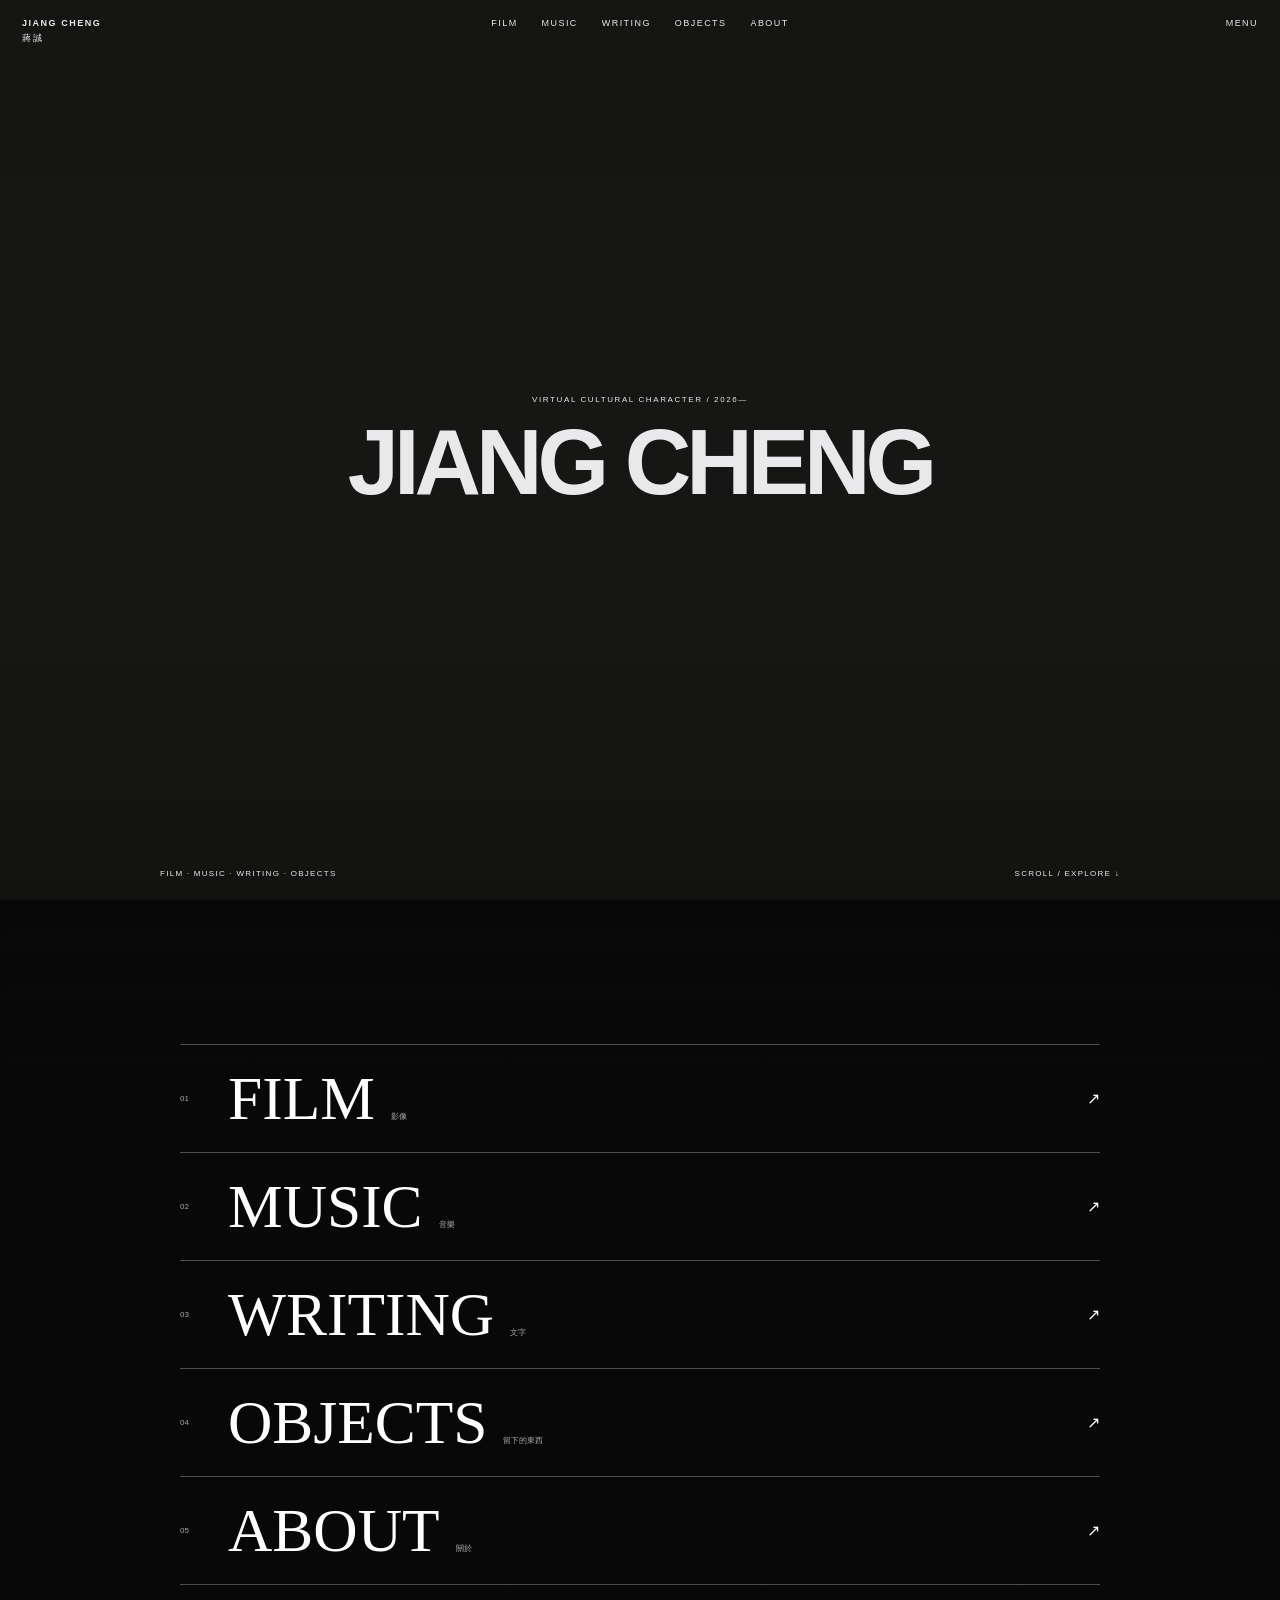
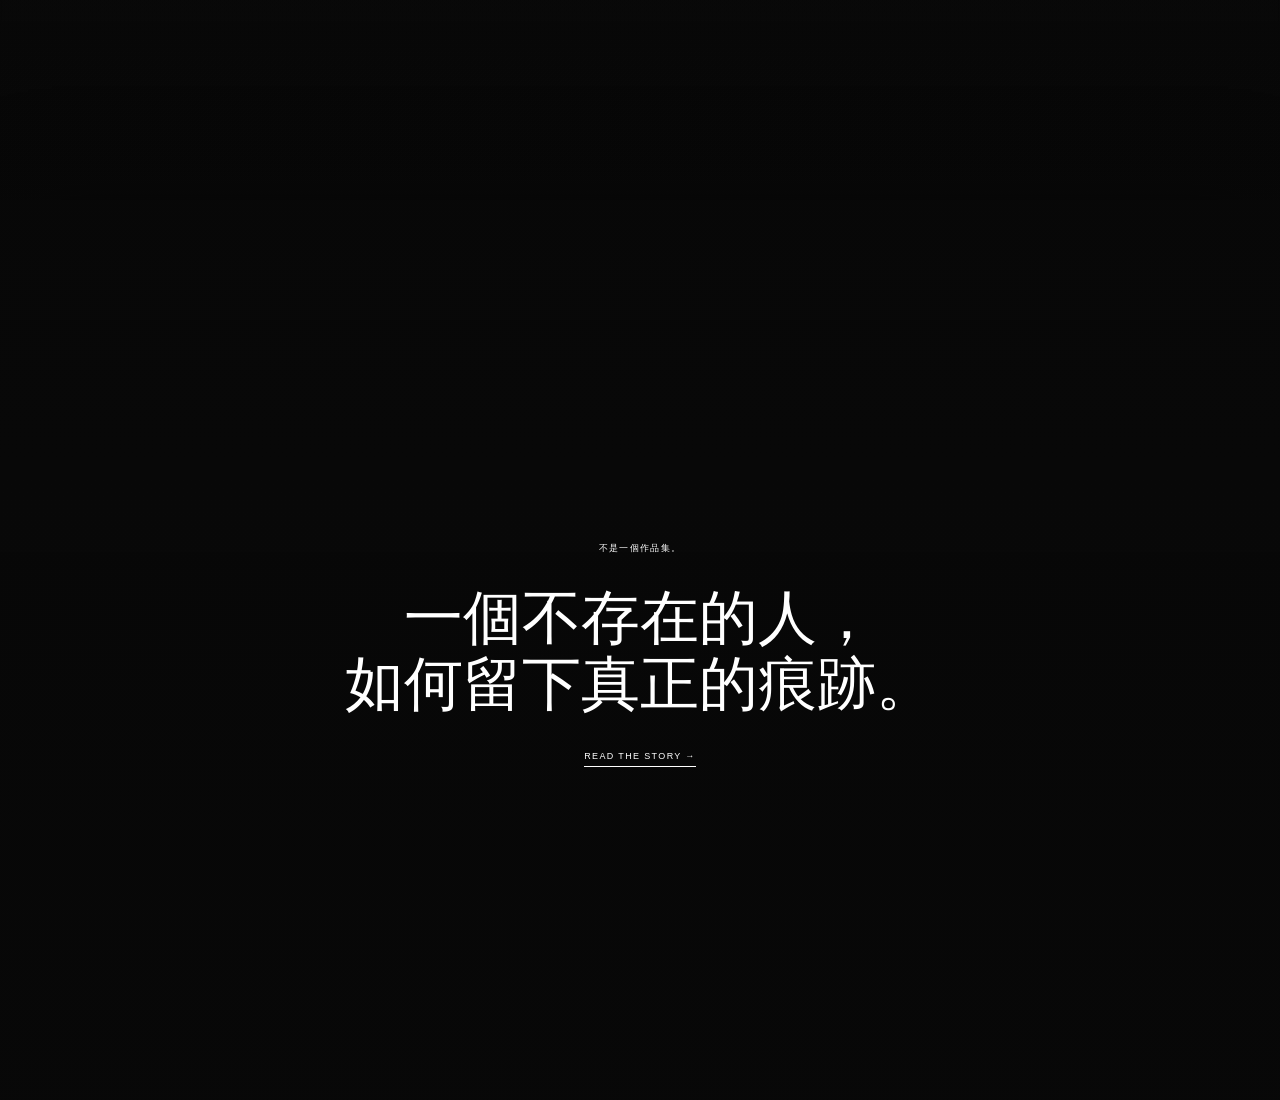
==== commit 5d8ce63e: "Bust homepage cache for fixed video overlay experience" ====
--- a/index.html
+++ b/index.html
@@ -1,6 +1,6 @@
 <!doctype html>
-<html lang="zh-Hant"><head><meta charset="utf-8"><meta name="viewport" content="width=device-width,initial-scale=1,viewport-fit=cover"><meta name="description" content="Jiang Cheng 蔣誠 — film, music, writing, objects and virtual identity."><title>Jiang Cheng — 蔣誠</title><link rel="stylesheet" href="./styles.css?v=20260811-1236"></head>
+<html lang="zh-Hant"><head><meta charset="utf-8"><meta name="viewport" content="width=device-width,initial-scale=1,viewport-fit=cover"><meta name="description" content="Jiang Cheng 蔣誠 — film, music, writing, objects and virtual identity."><title>Jiang Cheng — 蔣誠</title><link rel="stylesheet" href="./styles.css?v=20260811-1248"></head>
 <body class="home"><div class="noise"></div><header class="site-nav dark-nav"><a class="brand" href="./"><b>JIANG CHENG</b><span>蔣誠</span></a><nav class="nav-links"><a href="./film/">FILM</a><a href="./music/">MUSIC</a><a href="./writing/">WRITING</a><a href="./objects/">OBJECTS</a><a href="./about/">ABOUT</a></nav><button class="menu-trigger">MENU</button></header>
 <main><section class="home-hero" data-cursor="ENTER"><div class="hero-image js-cover"><span class="fallback">JC</span></div><video class="hero-video" autoplay muted loop playsinline preload="metadata" poster=""><source src="./media/jc-hero.mp4" type="video/mp4"></video><div class="hero-shade"></div><div class="hero-type hero-type-difference"><p>VIRTUAL CULTURAL CHARACTER / 2026—</p><h1>JIANG CHENG</h1></div><div class="hero-line"><span>FILM · MUSIC · WRITING · OBJECTS</span><span>SCROLL / EXPLORE ↓</span></div></section>
 <section class="portal"><a class="portal-item" href="./film/"><span class="portal-num">01</span><div><strong>FILM</strong><em>影像</em></div><i>↗</i></a><a class="portal-item" href="./music/"><span class="portal-num">02</span><div><strong>MUSIC</strong><em>音樂</em></div><i>↗</i></a><a class="portal-item" href="./writing/"><span class="portal-num">03</span><div><strong>WRITING</strong><em>文字</em></div><i>↗</i></a><a class="portal-item" href="./objects/"><span class="portal-num">04</span><div><strong>OBJECTS</strong><em>留下的東西</em></div><i>↗</i></a><a class="portal-item" href="./about/"><span class="portal-num">05</span><div><strong>ABOUT</strong><em>關於</em></div><i>↗</i></a></section><section class="home-note"><p>不是一個作品集。</p><h2>一個不存在的人，<br>如何留下真正的痕跡。</h2><a href="./about/">READ THE STORY →</a></section></main>
-<div class="mobile-menu" aria-hidden="true"><button class="menu-close">CLOSE</button><nav><a href="./film/">FILM <small>01</small></a><a href="./music/">MUSIC <small>02</small></a><a href="./writing/">WRITING <small>03</small></a><a href="./objects/">OBJECTS <small>04</small></a><a href="./about/">ABOUT <small>05</small></a></nav><div class="menu-foot">繁 / 简 / EN<br>© 2026 JIANG CHENG</div></div><div class="cursor-orb">VIEW</div><script src="./main.js?v=20260811-1236"></script></body></html>+<div class="mobile-menu" aria-hidden="true"><button class="menu-close">CLOSE</button><nav><a href="./film/">FILM <small>01</small></a><a href="./music/">MUSIC <small>02</small></a><a href="./writing/">WRITING <small>03</small></a><a href="./objects/">OBJECTS <small>04</small></a><a href="./about/">ABOUT <small>05</small></a></nav><div class="menu-foot">繁 / 简 / EN<br>© 2026 JIANG CHENG</div></div><div class="cursor-orb">VIEW</div><script src="./main.js?v=20260811-1248"></script></body></html>
--- a/styles.css
+++ b/styles.css
@@ -1 +1 @@
-:root{--black:#0a0a09;--paper:#e8e3d9;--ink:#11110f;--line:rgba(17,17,15,.18);--white:#f2eee6}*{box-sizing:border-box}html{scroll-behavior:smooth}body{margin:0;font-family:Arial,"PingFang TC","Microsoft JhengHei",sans-serif;background:var(--paper);color:var(--ink);overflow-x:hidden}a{color:inherit;text-decoration:none}button{font:inherit}.noise{position:fixed;inset:0;pointer-events:none;z-index:99;opacity:.045;background-image:url("data:image/svg+xml,%3Csvg xmlns='http://www.w3.org/2000/svg' width='160' height='160'%3E%3Cfilter id='n'%3E%3CfeTurbulence type='fractalNoise' baseFrequency='.86' numOctaves='2'/%3E%3C/filter%3E%3Crect width='100%25' height='100%25' filter='url(%23n)' opacity='.5'/%3E%3C/svg%3E")}.site-nav{position:fixed;top:0;left:0;right:0;z-index:80;padding:18px 22px;display:grid;grid-template-columns:1fr auto 1fr;align-items:start}.dark-nav{color:#fff;mix-blend-mode:difference}.brand{font-size:9px;letter-spacing:.17em}.brand b,.brand span{display:block}.brand span{margin-top:4px;letter-spacing:.08em}.nav-links{display:flex;gap:24px}.nav-links a,.menu-trigger{font-size:9px;letter-spacing:.16em}.menu-trigger{justify-self:end;border:0;background:none;color:inherit;padding:0}.home{background:var(--black);color:#fff}.home-hero{height:100svh;min-height:640px;position:relative;overflow:hidden}.hero-image{position:absolute;inset:0;background:#161614 center 28%/cover no-repeat;transform:scale(1.02)}.hero-image:after{content:"";position:absolute;inset:0;background:linear-gradient(90deg,rgba(0,0,0,.42),transparent 55%),linear-gradient(0deg,rgba(0,0,0,.46),transparent 55%)}.fallback{position:absolute;left:50%;top:50%;transform:translate(-50%,-50%);font-family:Georgia,serif;font-size:30vw;color:#242421}.hero-shade{position:absolute;inset:0;background:radial-gradient(circle at var(--mx,70%) var(--my,30%),rgba(255,255,255,.14),transparent 25%);mix-blend-mode:screen}.hero-type{position:absolute;left:50%;bottom:11vh;z-index:2;transform:translateX(-50%);width:min(760px,82vw);text-align:center}.hero-type p,.hero-line,.micro{font-size:8px;letter-spacing:.16em}.hero-type h1{font-family:Georgia,"Times New Roman",serif;font-size:clamp(58px,8vw,118px);line-height:.82;letter-spacing:-.06em;font-weight:400;margin:16px 0 0}.hero-line{position:absolute;left:50%;bottom:24px;transform:translateX(-50%);width:min(960px,88vw);display:flex;justify-content:space-between;z-index:2}.portal{background:#10100f;color:#fff;padding:10vh 0 12vh}.portal-item{width:min(920px,86vw);margin:0 auto;display:grid;grid-template-columns:48px 1fr 32px;align-items:center;border-top:1px solid #343431;padding:15px 0}.portal-item:last-child{border-bottom:1px solid #343431}.portal-num,.portal-item em{font-size:8px;color:#777;font-style:normal}.portal-item strong{font-family:Georgia,serif;font-size:clamp(34px,4.8vw,72px);font-weight:400;line-height:.95;letter-spacing:-.04em}.portal-item div{display:flex;align-items:baseline;gap:16px}.portal-item i{text-align:right;font-style:normal}.home-note{background:var(--paper);color:var(--ink);min-height:58vh;padding:12vh 0;display:flex;flex-direction:column;justify-content:center;align-items:center;text-align:center}.home-note>*{width:min(760px,84vw)}.home-note p{font-size:9px;letter-spacing:.15em}.home-note h2{font-family:Georgia,"Noto Serif TC",serif;font-size:clamp(34px,4.6vw,66px);line-height:1.12;font-weight:400;letter-spacing:-.035em;margin:22px auto 34px}.home-note a{font-size:9px;letter-spacing:.15em;border-bottom:1px solid;width:max-content;padding-bottom:5px}.mobile-menu{position:fixed;z-index:95;inset:0;background:#0a0a09;color:#fff;padding:22px;opacity:0;pointer-events:none;transition:.3s}.mobile-menu.open{opacity:1;pointer-events:auto}.menu-close{float:right;background:none;border:0;color:white;font-size:9px;letter-spacing:.16em}.mobile-menu nav{clear:both;padding-top:12vh;display:flex;flex-direction:column}.mobile-menu nav a{font-family:Georgia,serif;font-size:clamp(38px,9vw,64px);line-height:1;border-bottom:1px solid #292927;padding:10px 0;display:flex;justify-content:space-between}.mobile-menu nav small{font-family:Arial;font-size:9px}.menu-foot{position:absolute;bottom:24px;left:22px;font-size:8px;line-height:1.7;letter-spacing:.12em;color:#777}.cursor-orb{position:fixed;z-index:90;width:64px;height:64px;border:1px solid rgba(255,255,255,.6);border-radius:50%;display:grid;place-items:center;font-size:8px;letter-spacing:.13em;pointer-events:none;opacity:0;transform:translate(-50%,-50%)}.page{background:var(--paper);color:var(--ink)}.page-hero{min-height:42vh;padding:16vh 0 5vh;border-bottom:1px solid var(--line);display:flex;flex-direction:column;align-items:center;justify-content:flex-end;text-align:center}.page-hero>*{width:min(820px,84vw)}.page-hero h1{font-family:Georgia,serif;font-weight:400;font-size:clamp(56px,8vw,112px);line-height:.82;letter-spacing:-.06em;margin:0 auto}.page-hero p{font-family:Georgia,"Noto Serif TC",serif;line-height:1.8;font-size:15px;max-width:560px;margin:26px auto 0}.work-list,.article-index{padding:0 0 10vh;width:min(980px,88vw);margin:0 auto}.work-row,.article-link{display:grid;grid-template-columns:48px 1fr 150px 28px;align-items:center;border-bottom:1px solid var(--line);padding:17px 0}.work-row h2,.article-link h2{font-family:Georgia,"Noto Serif TC",serif;font-weight:400;font-size:clamp(24px,3vw,42px);margin:0}.num,.meta,.article-link span,.article-link time{font-size:8px;letter-spacing:.13em;color:#777}.film-feature{padding:6vh 0 10vh;width:min(980px,88vw);margin:0 auto}.film-poster{aspect-ratio:16/9;background:#111 center/cover no-repeat;position:relative}.film-poster .play{position:absolute;right:18px;bottom:18px;background:none;border:0;color:white;font-size:9px;letter-spacing:.16em}.music-grid,.object-grid{padding:7vh 0 10vh;width:min(980px,88vw);margin:0 auto;display:grid;grid-template-columns:repeat(2,1fr);gap:7vh 3vw}.release-cover,.object-card .visual{aspect-ratio:1;background:#111 center/cover no-repeat}.release h2,.object-card h2{font-family:Georgia,"Noto Serif TC",serif;font-weight:400;font-size:clamp(26px,3.2vw,46px);margin:14px 0 10px}.release-meta,.object-card p{font-size:9px;line-height:1.7;color:#6f6a62}.article-index{padding-top:3vh}.about-layout{min-height:86vh;padding:15vh 0 8vh;width:min(980px,88vw);margin:0 auto;display:grid;grid-template-columns:.95fr 1.05fr;gap:7vw;align-items:center}.about-layout h1{font-family:Georgia,serif;font-size:clamp(68px,9vw,128px);font-weight:400;line-height:.78;letter-spacing:-.07em;margin:0;text-align:center}.about-layout article{font-family:Georgia,"Noto Serif TC",serif;font-size:clamp(17px,1.6vw,22px);line-height:1.8}.about-meta{font-family:Arial;margin-top:42px;border-top:1px solid var(--line);padding-top:15px;font-size:8px;line-height:1.8;letter-spacing:.14em}.page-footer{padding:18px 0;border-top:1px solid var(--line);display:flex;justify-content:space-between;font-size:8px;letter-spacing:.14em;width:min(980px,88vw);margin:0 auto}@media(max-width:820px){.site-nav{padding:16px 18px;grid-template-columns:1fr 1fr}.nav-links{display:none}.home-hero{min-height:100svh}.hero-image{background-position:center 20%}.hero-type{bottom:20vh;width:86vw}.hero-type h1{font-size:13.5vw;line-height:.86}.hero-line{width:calc(100vw - 36px);bottom:18px}.hero-line span:first-child{display:none}.portal{padding:7vh 0 9vh}.portal-item{width:calc(100vw - 36px);grid-template-columns:30px 1fr 22px;padding:13px 0}.portal-item div{display:block}.portal-item strong{font-size:10.5vw}.portal-item em{display:block;margin-top:4px}.home-note{padding:9vh 0;min-height:52vh}.home-note>*{width:calc(100vw - 44px)}.home-note h2{font-size:8.7vw;line-height:1.16}.cursor-orb{display:none}.page-hero{min-height:36vh;padding:14vh 0 28px}.page-hero>*{width:calc(100vw - 44px)}.page-hero h1{font-size:15vw}.page-hero p{font-size:14px;margin-top:22px;max-width:88%}.work-list,.article-index,.film-feature,.music-grid,.object-grid{width:calc(100vw - 36px)}.work-row,.article-link{grid-template-columns:28px 1fr 22px;min-height:72px;padding:15px 0}.meta,.article-link time{display:none}.work-row h2,.article-link h2{font-size:7.4vw}.music-grid,.object-grid{grid-template-columns:1fr;gap:56px}.release h2,.object-card h2{font-size:8.5vw}.about-layout{grid-template-columns:1fr;width:calc(100vw - 44px);padding:14vh 0 7vh;gap:42px;text-align:center}.about-layout h1{font-size:18vw}.about-layout article{font-size:17px;max-width:560px;margin:0 auto}.about-meta{text-align:left}.page-footer{width:calc(100vw - 36px);padding:18px 0;flex-direction:column;gap:8px}}+:root{--black:#090909;--paper:#e8e3d9;--ink:#11110f;--line:rgba(17,17,15,.18)}*{box-sizing:border-box}html{scroll-behavior:smooth}body{margin:0;font-family:Arial,"PingFang TC","Microsoft JhengHei",sans-serif;background:var(--paper);color:var(--ink);overflow-x:hidden}a{color:inherit;text-decoration:none}button{font:inherit}.noise{position:fixed;inset:0;pointer-events:none;z-index:99;opacity:.035}.site-nav{position:fixed;top:0;left:0;right:0;z-index:80;padding:18px 22px;display:grid;grid-template-columns:1fr auto 1fr;align-items:start}.dark-nav{color:#fff;mix-blend-mode:difference}.brand{font-size:9px;letter-spacing:.17em}.brand b,.brand span{display:block}.brand span{margin-top:4px}.nav-links{display:flex;gap:24px}.nav-links a,.menu-trigger{font-size:9px;letter-spacing:.16em}.menu-trigger{justify-self:end;border:0;background:none;color:inherit;padding:0}.home{background:var(--black);color:#fff}.home main{position:relative}.home-hero{position:fixed;inset:0;height:100svh;min-height:620px;overflow:hidden;background:#090909;z-index:0}.hero-image{position:absolute;inset:0;background:#161614 center/cover no-repeat}.hero-video{position:absolute;inset:0;width:100%;height:100%;object-fit:cover;object-position:center;z-index:1}.hero-shade{position:absolute;inset:0;z-index:2;background:linear-gradient(180deg,rgba(0,0,0,.08),transparent 28%,transparent 70%,rgba(0,0,0,.18));pointer-events:none}.fallback{display:none}.hero-type{position:absolute;left:50%;top:50%;z-index:5;transform:translate(-50%,-50%);width:min(900px,86vw);text-align:center;pointer-events:none}.hero-type p{font-size:8px;letter-spacing:.2em;margin:0 0 18px}.hero-type h1{font-family:Arial,Helvetica,sans-serif;font-size:clamp(50px,7.2vw,108px);line-height:.9;letter-spacing:-.055em;font-weight:700;margin:0;white-space:nowrap}.hero-type-difference{color:#fff;mix-blend-mode:difference}.hero-line{position:absolute;left:50%;bottom:22px;transform:translateX(-50%);width:min(960px,88vw);display:flex;justify-content:space-between;z-index:5;font-size:8px;letter-spacing:.16em;mix-blend-mode:difference;color:#fff}.portal{position:relative;z-index:10;margin-top:100svh;min-height:100svh;color:#fff;padding:16vh 0 14vh;background:linear-gradient(180deg,rgba(8,8,8,0) 0%,rgba(8,8,8,.28) 14%,rgba(8,8,8,.62) 48%,rgba(8,8,8,.82) 100%);backdrop-filter:blur(1px)}.portal:before{content:"";position:absolute;inset:14vh 0 0;background:linear-gradient(180deg,transparent,rgba(8,8,8,.2));pointer-events:none}.portal-item{position:relative;z-index:1;width:min(920px,86vw);margin:0 auto;display:grid;grid-template-columns:48px 1fr 32px;align-items:center;border-top:1px solid rgba(255,255,255,.28);padding:18px 0;transition:padding .3s ease,background .3s ease}.portal-item:last-child{border-bottom:1px solid rgba(255,255,255,.28)}.portal-item:hover{padding-left:12px;background:rgba(255,255,255,.035)}.portal-num,.portal-item em{font-size:8px;color:#aaa;font-style:normal}.portal-item strong{font-family:Georgia,serif;font-size:clamp(34px,4.8vw,72px);font-weight:400}.portal-item div{display:flex;align-items:baseline;gap:16px}.portal-item i{text-align:right;font-style:normal}.home-note{position:relative;z-index:20;min-height:100svh;padding:12vh 0;display:flex;flex-direction:column;justify-content:center;align-items:center;text-align:center;color:#fff;background:linear-gradient(180deg,rgba(8,8,8,.82),rgba(8,8,8,.92) 55%,rgba(8,8,8,.96));box-shadow:0 -30px 80px rgba(0,0,0,.18)}.home-note>*{width:min(760px,84vw)}.home-note p{font-size:9px;letter-spacing:.15em}.home-note h2{font-family:Georgia,"Noto Serif TC",serif;font-size:clamp(34px,4.6vw,66px);line-height:1.12;font-weight:400;margin:22px auto 34px}.home-note a{font-size:9px;letter-spacing:.15em;border-bottom:1px solid;width:max-content;padding-bottom:5px}.mobile-menu{position:fixed;z-index:95;inset:0;background:#0a0a09;color:#fff;padding:22px;opacity:0;pointer-events:none;transition:.3s}.mobile-menu.open{opacity:1;pointer-events:auto}.menu-close{float:right;background:none;border:0;color:white;font-size:9px}.mobile-menu nav{clear:both;padding-top:12vh;display:flex;flex-direction:column}.mobile-menu nav a{font-family:Georgia,serif;font-size:clamp(38px,9vw,64px);border-bottom:1px solid #292927;padding:10px 0;display:flex;justify-content:space-between}.mobile-menu nav small{font-family:Arial;font-size:9px}.menu-foot{position:absolute;bottom:24px;left:22px;font-size:8px;color:#777}.cursor-orb{display:none}.page{background:var(--paper);color:var(--ink)}.page .home-hero{position:relative}.page-hero{min-height:42vh;padding:16vh 0 5vh;border-bottom:1px solid var(--line);display:flex;flex-direction:column;align-items:center;justify-content:flex-end;text-align:center}.page-hero>*{width:min(820px,84vw)}.page-hero h1{font-family:Georgia,serif;font-weight:400;font-size:clamp(56px,8vw,112px);margin:0}.page-hero p{font-family:Georgia,"Noto Serif TC",serif;line-height:1.8;font-size:15px;max-width:560px;margin:26px auto 0}.work-list,.article-index{padding:0 0 10vh;width:min(980px,88vw);margin:0 auto}.work-row,.article-link{display:grid;grid-template-columns:48px 1fr 150px 28px;align-items:center;border-bottom:1px solid var(--line);padding:17px 0}.work-row h2,.article-link h2{font-family:Georgia,"Noto Serif TC",serif;font-weight:400;font-size:clamp(24px,3vw,42px);margin:0}.num,.meta,.article-link span,.article-link time{font-size:8px;color:#777}.film-feature{padding:6vh 0 10vh;width:min(980px,88vw);margin:0 auto}.film-poster{aspect-ratio:16/9;background:#111 center/cover no-repeat;position:relative}.music-grid,.object-grid{padding:7vh 0 10vh;width:min(980px,88vw);margin:0 auto;display:grid;grid-template-columns:repeat(2,1fr);gap:7vh 3vw}.release-cover,.object-card .visual{aspect-ratio:1;background:#111 center/cover no-repeat}.release h2,.object-card h2{font-family:Georgia,"Noto Serif TC",serif;font-weight:400;font-size:clamp(26px,3.2vw,46px)}.release-meta,.object-card p{font-size:9px;color:#6f6a62}.about-layout{min-height:86vh;padding:15vh 0 8vh;width:min(980px,88vw);margin:0 auto;display:grid;grid-template-columns:.95fr 1.05fr;gap:7vw;align-items:center}.about-layout h1{font-family:Georgia,serif;font-size:clamp(68px,9vw,128px);font-weight:400;text-align:center}.about-layout article{font-family:Georgia,"Noto Serif TC",serif;font-size:clamp(17px,1.6vw,22px);line-height:1.8}.page-footer{padding:18px 0;border-top:1px solid var(--line);display:flex;justify-content:space-between;font-size:8px;width:min(980px,88vw);margin:0 auto}@media(max-width:820px){.site-nav{padding:16px 18px;grid-template-columns:1fr 1fr}.nav-links{display:none}.home-hero{height:100svh;min-height:600px}.hero-video{object-position:center center}.hero-type{width:92vw}.hero-type p{font-size:7px;margin-bottom:12px}.hero-type h1{font-size:12.2vw;white-space:nowrap}.hero-line{width:calc(100vw - 36px);bottom:18px}.hero-line span:first-child{display:none}.portal{margin-top:100svh;min-height:100svh;padding:14vh 0 12vh}.portal-item{width:calc(100vw - 36px);grid-template-columns:30px 1fr 22px;padding:14px 0}.portal-item div{display:block}.portal-item strong{font-size:10.5vw}.portal-item em{display:block;margin-top:4px}.home-note{min-height:100svh;padding:10vh 0}.home-note h2{font-size:8.7vw}.page-hero{min-height:36vh;padding:14vh 0 28px}.page-hero h1{font-size:15vw}.work-list,.article-index,.film-feature,.music-grid,.object-grid{width:calc(100vw - 36px)}.work-row,.article-link{grid-template-columns:28px 1fr 22px}.meta,.article-link time{display:none}.music-grid,.object-grid{grid-template-columns:1fr}.about-layout{grid-template-columns:1fr;width:calc(100vw - 44px);text-align:center}.page-footer{width:calc(100vw - 36px);flex-direction:column;gap:8px}}
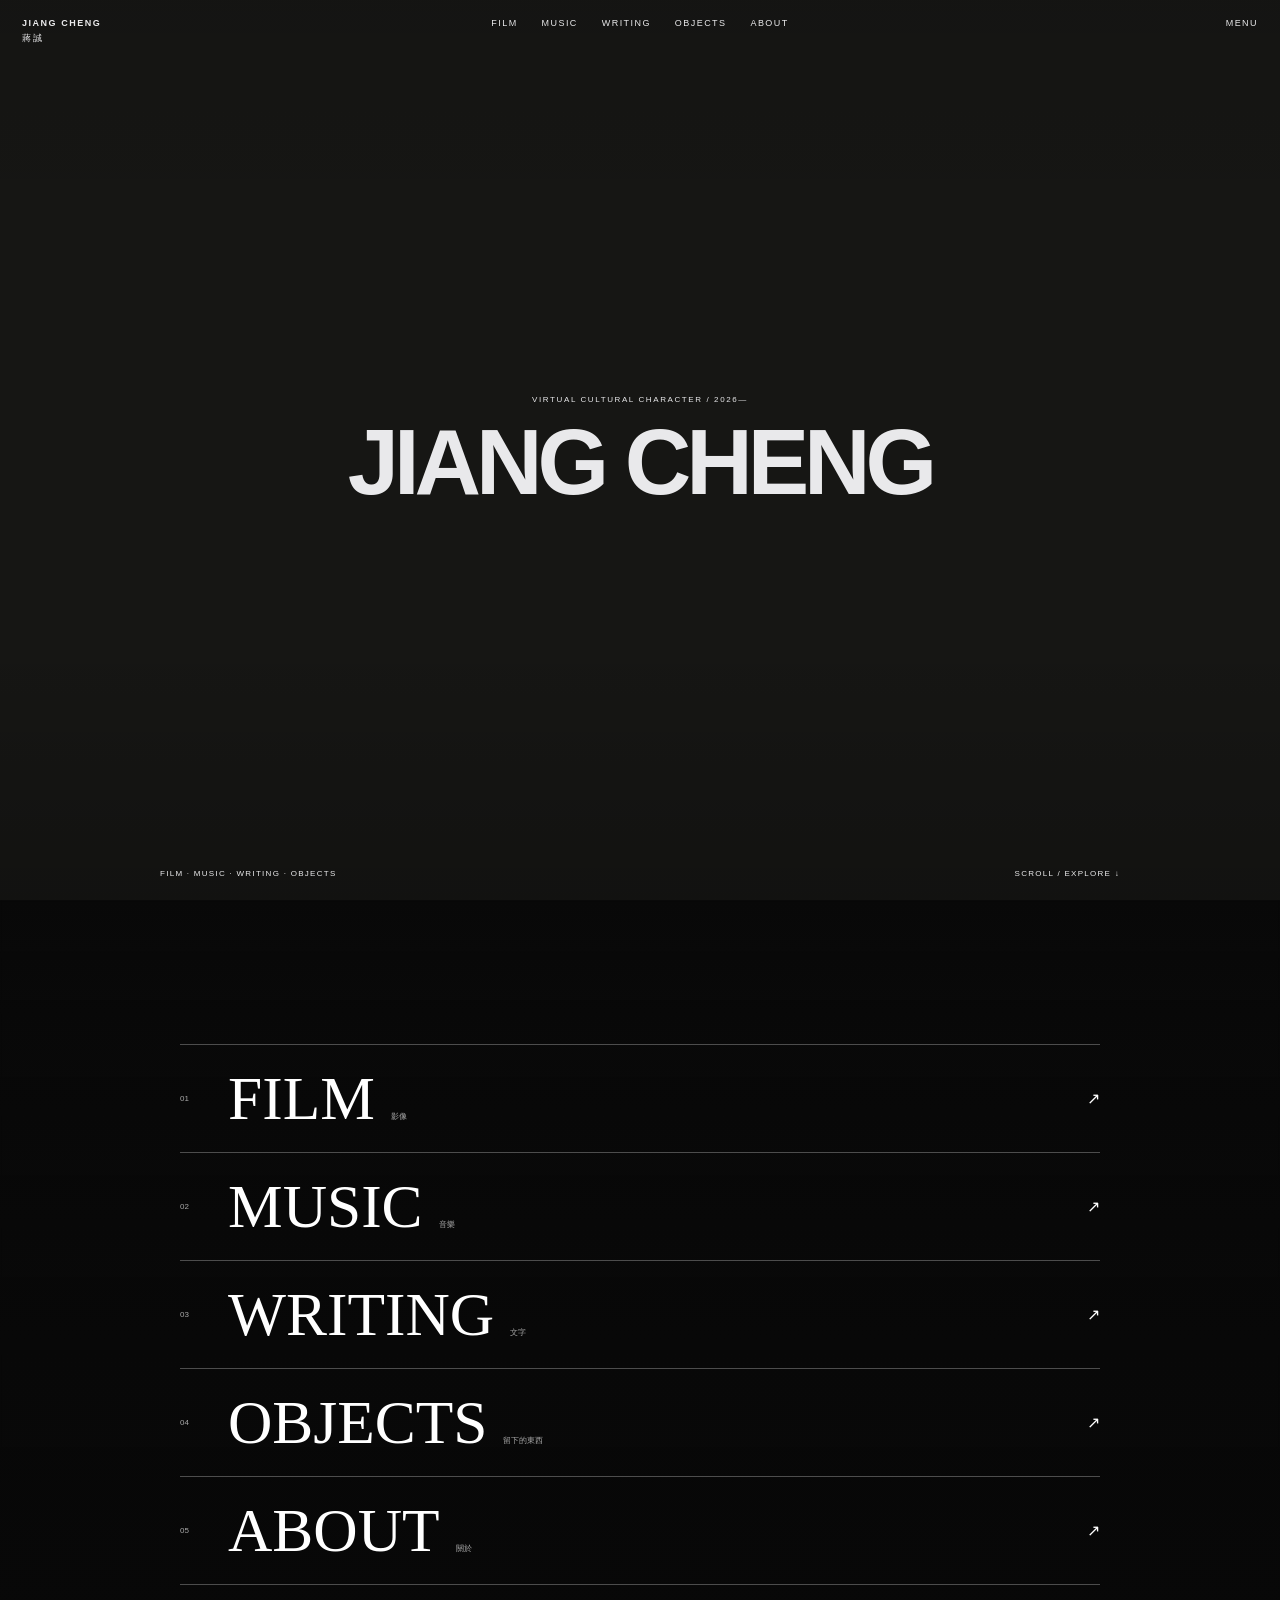
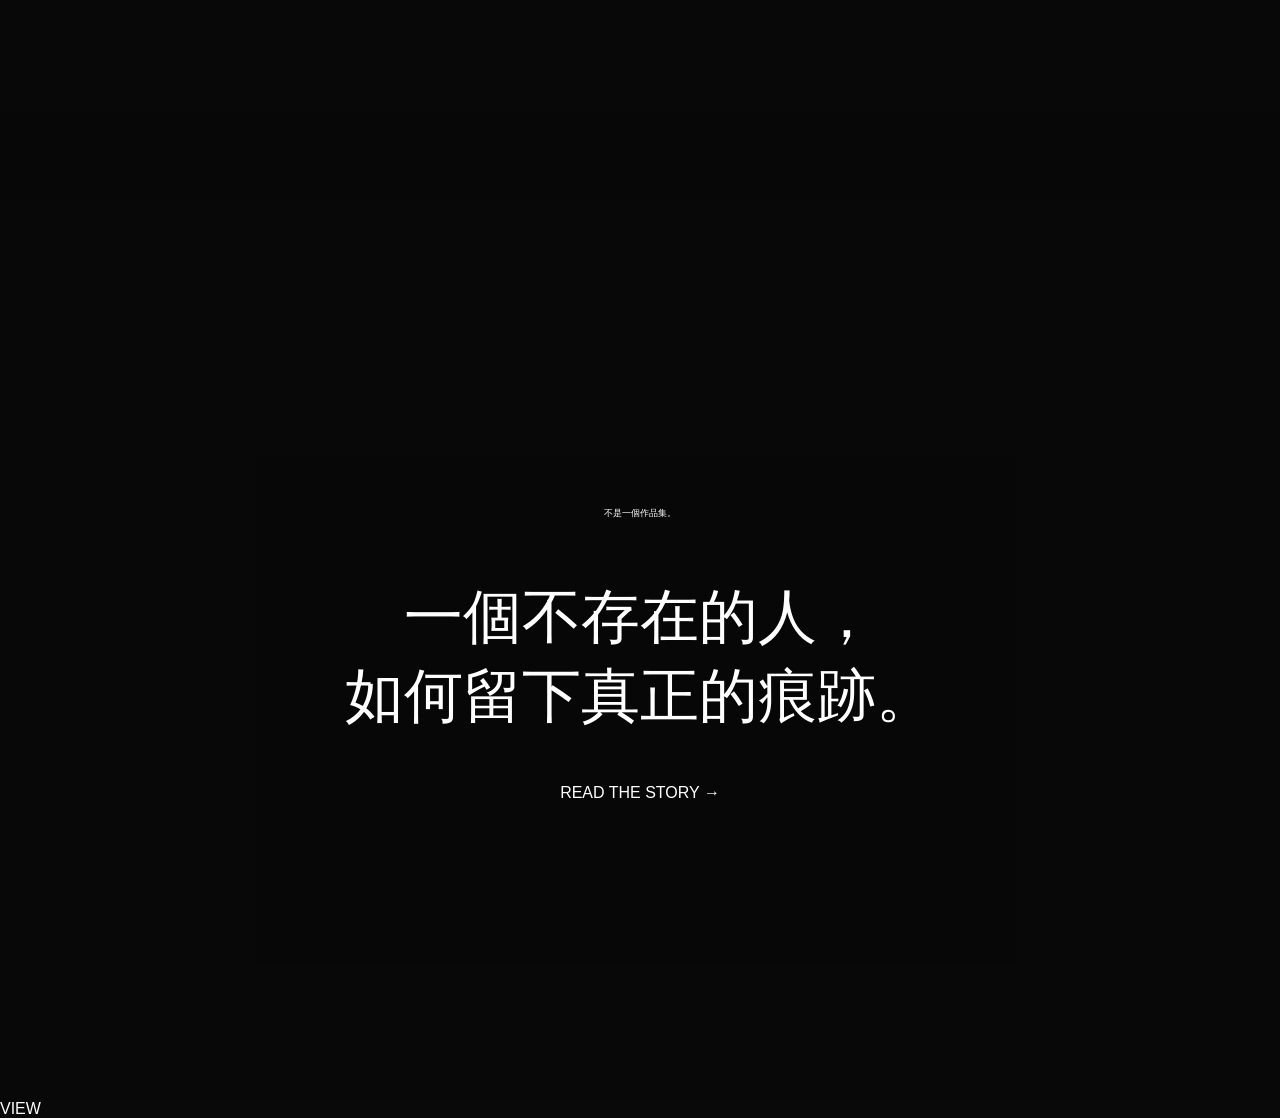
==== commit 090bd2a8: "Bust hero video cache after media replacement" ====
--- a/index.html
+++ b/index.html
@@ -1,6 +1,6 @@
 <!doctype html>
-<html lang="zh-Hant"><head><meta charset="utf-8"><meta name="viewport" content="width=device-width,initial-scale=1,viewport-fit=cover"><meta name="description" content="Jiang Cheng 蔣誠 — film, music, writing, objects and virtual identity."><title>Jiang Cheng — 蔣誠</title><link rel="stylesheet" href="./styles.css?v=20260811-1248"></head>
+<html lang="zh-Hant"><head><meta charset="utf-8"><meta name="viewport" content="width=device-width,initial-scale=1,viewport-fit=cover"><meta name="description" content="Jiang Cheng 蔣誠 — film, music, writing, objects and virtual identity."><title>Jiang Cheng — 蔣誠</title><link rel="stylesheet" href="./styles.css?v=20260811-1618"></head>
 <body class="home"><div class="noise"></div><header class="site-nav dark-nav"><a class="brand" href="./"><b>JIANG CHENG</b><span>蔣誠</span></a><nav class="nav-links"><a href="./film/">FILM</a><a href="./music/">MUSIC</a><a href="./writing/">WRITING</a><a href="./objects/">OBJECTS</a><a href="./about/">ABOUT</a></nav><button class="menu-trigger">MENU</button></header>
-<main><section class="home-hero" data-cursor="ENTER"><div class="hero-image js-cover"><span class="fallback">JC</span></div><video class="hero-video" autoplay muted loop playsinline preload="metadata" poster=""><source src="./media/jc-hero.mp4" type="video/mp4"></video><div class="hero-shade"></div><div class="hero-type hero-type-difference"><p>VIRTUAL CULTURAL CHARACTER / 2026—</p><h1>JIANG CHENG</h1></div><div class="hero-line"><span>FILM · MUSIC · WRITING · OBJECTS</span><span>SCROLL / EXPLORE ↓</span></div></section>
+<main><section class="home-hero" data-cursor="ENTER"><div class="hero-image js-cover"><span class="fallback">JC</span></div><video class="hero-video" autoplay muted loop playsinline preload="auto" poster=""><source src="./media/jc-hero.mp4?v=20260811-1618" type="video/mp4"></video><div class="hero-shade"></div><div class="hero-type hero-type-difference"><p>VIRTUAL CULTURAL CHARACTER / 2026—</p><h1>JIANG CHENG</h1></div><div class="hero-line"><span>FILM · MUSIC · WRITING · OBJECTS</span><span>SCROLL / EXPLORE ↓</span></div></section>
 <section class="portal"><a class="portal-item" href="./film/"><span class="portal-num">01</span><div><strong>FILM</strong><em>影像</em></div><i>↗</i></a><a class="portal-item" href="./music/"><span class="portal-num">02</span><div><strong>MUSIC</strong><em>音樂</em></div><i>↗</i></a><a class="portal-item" href="./writing/"><span class="portal-num">03</span><div><strong>WRITING</strong><em>文字</em></div><i>↗</i></a><a class="portal-item" href="./objects/"><span class="portal-num">04</span><div><strong>OBJECTS</strong><em>留下的東西</em></div><i>↗</i></a><a class="portal-item" href="./about/"><span class="portal-num">05</span><div><strong>ABOUT</strong><em>關於</em></div><i>↗</i></a></section><section class="home-note"><p>不是一個作品集。</p><h2>一個不存在的人，<br>如何留下真正的痕跡。</h2><a href="./about/">READ THE STORY →</a></section></main>
-<div class="mobile-menu" aria-hidden="true"><button class="menu-close">CLOSE</button><nav><a href="./film/">FILM <small>01</small></a><a href="./music/">MUSIC <small>02</small></a><a href="./writing/">WRITING <small>03</small></a><a href="./objects/">OBJECTS <small>04</small></a><a href="./about/">ABOUT <small>05</small></a></nav><div class="menu-foot">繁 / 简 / EN<br>© 2026 JIANG CHENG</div></div><div class="cursor-orb">VIEW</div><script src="./main.js?v=20260811-1248"></script></body></html>+<div class="mobile-menu" aria-hidden="true"><button class="menu-close">CLOSE</button><nav><a href="./film/">FILM <small>01</small></a><a href="./music/">MUSIC <small>02</small></a><a href="./writing/">WRITING <small>03</small></a><a href="./objects/">OBJECTS <small>04</small></a><a href="./about/">ABOUT <small>05</small></a></nav><div class="menu-foot">繁 / 简 / EN<br>© 2026 JIANG CHENG</div></div><div class="cursor-orb">VIEW</div><script src="./main.js?v=20260811-1618"></script></body></html>
--- a/styles.css
+++ b/styles.css
@@ -1 +1,5 @@
-:root{--black:#090909;--paper:#e8e3d9;--ink:#11110f;--line:rgba(17,17,15,.18)}*{box-sizing:border-box}html{scroll-behavior:smooth}body{margin:0;font-family:Arial,"PingFang TC","Microsoft JhengHei",sans-serif;background:var(--paper);color:var(--ink);overflow-x:hidden}a{color:inherit;text-decoration:none}button{font:inherit}.noise{position:fixed;inset:0;pointer-events:none;z-index:99;opacity:.035}.site-nav{position:fixed;top:0;left:0;right:0;z-index:80;padding:18px 22px;display:grid;grid-template-columns:1fr auto 1fr;align-items:start}.dark-nav{color:#fff;mix-blend-mode:difference}.brand{font-size:9px;letter-spacing:.17em}.brand b,.brand span{display:block}.brand span{margin-top:4px}.nav-links{display:flex;gap:24px}.nav-links a,.menu-trigger{font-size:9px;letter-spacing:.16em}.menu-trigger{justify-self:end;border:0;background:none;color:inherit;padding:0}.home{background:var(--black);color:#fff}.home main{position:relative}.home-hero{position:fixed;inset:0;height:100svh;min-height:620px;overflow:hidden;background:#090909;z-index:0}.hero-image{position:absolute;inset:0;background:#161614 center/cover no-repeat}.hero-video{position:absolute;inset:0;width:100%;height:100%;object-fit:cover;object-position:center;z-index:1}.hero-shade{position:absolute;inset:0;z-index:2;background:linear-gradient(180deg,rgba(0,0,0,.08),transparent 28%,transparent 70%,rgba(0,0,0,.18));pointer-events:none}.fallback{display:none}.hero-type{position:absolute;left:50%;top:50%;z-index:5;transform:translate(-50%,-50%);width:min(900px,86vw);text-align:center;pointer-events:none}.hero-type p{font-size:8px;letter-spacing:.2em;margin:0 0 18px}.hero-type h1{font-family:Arial,Helvetica,sans-serif;font-size:clamp(50px,7.2vw,108px);line-height:.9;letter-spacing:-.055em;font-weight:700;margin:0;white-space:nowrap}.hero-type-difference{color:#fff;mix-blend-mode:difference}.hero-line{position:absolute;left:50%;bottom:22px;transform:translateX(-50%);width:min(960px,88vw);display:flex;justify-content:space-between;z-index:5;font-size:8px;letter-spacing:.16em;mix-blend-mode:difference;color:#fff}.portal{position:relative;z-index:10;margin-top:100svh;min-height:100svh;color:#fff;padding:16vh 0 14vh;background:linear-gradient(180deg,rgba(8,8,8,0) 0%,rgba(8,8,8,.28) 14%,rgba(8,8,8,.62) 48%,rgba(8,8,8,.82) 100%);backdrop-filter:blur(1px)}.portal:before{content:"";position:absolute;inset:14vh 0 0;background:linear-gradient(180deg,transparent,rgba(8,8,8,.2));pointer-events:none}.portal-item{position:relative;z-index:1;width:min(920px,86vw);margin:0 auto;display:grid;grid-template-columns:48px 1fr 32px;align-items:center;border-top:1px solid rgba(255,255,255,.28);padding:18px 0;transition:padding .3s ease,background .3s ease}.portal-item:last-child{border-bottom:1px solid rgba(255,255,255,.28)}.portal-item:hover{padding-left:12px;background:rgba(255,255,255,.035)}.portal-num,.portal-item em{font-size:8px;color:#aaa;font-style:normal}.portal-item strong{font-family:Georgia,serif;font-size:clamp(34px,4.8vw,72px);font-weight:400}.portal-item div{display:flex;align-items:baseline;gap:16px}.portal-item i{text-align:right;font-style:normal}.home-note{position:relative;z-index:20;min-height:100svh;padding:12vh 0;display:flex;flex-direction:column;justify-content:center;align-items:center;text-align:center;color:#fff;background:linear-gradient(180deg,rgba(8,8,8,.82),rgba(8,8,8,.92) 55%,rgba(8,8,8,.96));box-shadow:0 -30px 80px rgba(0,0,0,.18)}.home-note>*{width:min(760px,84vw)}.home-note p{font-size:9px;letter-spacing:.15em}.home-note h2{font-family:Georgia,"Noto Serif TC",serif;font-size:clamp(34px,4.6vw,66px);line-height:1.12;font-weight:400;margin:22px auto 34px}.home-note a{font-size:9px;letter-spacing:.15em;border-bottom:1px solid;width:max-content;padding-bottom:5px}.mobile-menu{position:fixed;z-index:95;inset:0;background:#0a0a09;color:#fff;padding:22px;opacity:0;pointer-events:none;transition:.3s}.mobile-menu.open{opacity:1;pointer-events:auto}.menu-close{float:right;background:none;border:0;color:white;font-size:9px}.mobile-menu nav{clear:both;padding-top:12vh;display:flex;flex-direction:column}.mobile-menu nav a{font-family:Georgia,serif;font-size:clamp(38px,9vw,64px);border-bottom:1px solid #292927;padding:10px 0;display:flex;justify-content:space-between}.mobile-menu nav small{font-family:Arial;font-size:9px}.menu-foot{position:absolute;bottom:24px;left:22px;font-size:8px;color:#777}.cursor-orb{display:none}.page{background:var(--paper);color:var(--ink)}.page .home-hero{position:relative}.page-hero{min-height:42vh;padding:16vh 0 5vh;border-bottom:1px solid var(--line);display:flex;flex-direction:column;align-items:center;justify-content:flex-end;text-align:center}.page-hero>*{width:min(820px,84vw)}.page-hero h1{font-family:Georgia,serif;font-weight:400;font-size:clamp(56px,8vw,112px);margin:0}.page-hero p{font-family:Georgia,"Noto Serif TC",serif;line-height:1.8;font-size:15px;max-width:560px;margin:26px auto 0}.work-list,.article-index{padding:0 0 10vh;width:min(980px,88vw);margin:0 auto}.work-row,.article-link{display:grid;grid-template-columns:48px 1fr 150px 28px;align-items:center;border-bottom:1px solid var(--line);padding:17px 0}.work-row h2,.article-link h2{font-family:Georgia,"Noto Serif TC",serif;font-weight:400;font-size:clamp(24px,3vw,42px);margin:0}.num,.meta,.article-link span,.article-link time{font-size:8px;color:#777}.film-feature{padding:6vh 0 10vh;width:min(980px,88vw);margin:0 auto}.film-poster{aspect-ratio:16/9;background:#111 center/cover no-repeat;position:relative}.music-grid,.object-grid{padding:7vh 0 10vh;width:min(980px,88vw);margin:0 auto;display:grid;grid-template-columns:repeat(2,1fr);gap:7vh 3vw}.release-cover,.object-card .visual{aspect-ratio:1;background:#111 center/cover no-repeat}.release h2,.object-card h2{font-family:Georgia,"Noto Serif TC",serif;font-weight:400;font-size:clamp(26px,3.2vw,46px)}.release-meta,.object-card p{font-size:9px;color:#6f6a62}.about-layout{min-height:86vh;padding:15vh 0 8vh;width:min(980px,88vw);margin:0 auto;display:grid;grid-template-columns:.95fr 1.05fr;gap:7vw;align-items:center}.about-layout h1{font-family:Georgia,serif;font-size:clamp(68px,9vw,128px);font-weight:400;text-align:center}.about-layout article{font-family:Georgia,"Noto Serif TC",serif;font-size:clamp(17px,1.6vw,22px);line-height:1.8}.page-footer{padding:18px 0;border-top:1px solid var(--line);display:flex;justify-content:space-between;font-size:8px;width:min(980px,88vw);margin:0 auto}@media(max-width:820px){.site-nav{padding:16px 18px;grid-template-columns:1fr 1fr}.nav-links{display:none}.home-hero{height:100svh;min-height:600px}.hero-video{object-position:center center}.hero-type{width:92vw}.hero-type p{font-size:7px;margin-bottom:12px}.hero-type h1{font-size:12.2vw;white-space:nowrap}.hero-line{width:calc(100vw - 36px);bottom:18px}.hero-line span:first-child{display:none}.portal{margin-top:100svh;min-height:100svh;padding:14vh 0 12vh}.portal-item{width:calc(100vw - 36px);grid-template-columns:30px 1fr 22px;padding:14px 0}.portal-item div{display:block}.portal-item strong{font-size:10.5vw}.portal-item em{display:block;margin-top:4px}.home-note{min-height:100svh;padding:10vh 0}.home-note h2{font-size:8.7vw}.page-hero{min-height:36vh;padding:14vh 0 28px}.page-hero h1{font-size:15vw}.work-list,.article-index,.film-feature,.music-grid,.object-grid{width:calc(100vw - 36px)}.work-row,.article-link{grid-template-columns:28px 1fr 22px}.meta,.article-link time{display:none}.music-grid,.object-grid{grid-template-columns:1fr}.about-layout{grid-template-columns:1fr;width:calc(100vw - 44px);text-align:center}.page-footer{width:calc(100vw - 36px);flex-direction:column;gap:8px}}+:root{--black:#090909;--paper:#e8e3d9;--ink:#11110f;--line:rgba(17,17,15,.18)}*{box-sizing:border-box}html{scroll-behavior:smooth;width:100%;max-width:100%;overflow-x:clip;overscroll-behavior-x:none}body{margin:0;width:100%;max-width:100%;min-height:100%;font-family:Arial,"PingFang TC","Microsoft JhengHei",sans-serif;background:var(--paper);color:var(--ink);overflow-x:clip;overscroll-behavior-x:none}img,video,canvas,svg{max-width:100%}a{color:inherit;text-decoration:none}button{font:inherit}.noise{position:fixed;inset:0;pointer-events:none;z-index:99;opacity:.035}.site-nav{position:fixed;top:0;left:0;right:0;z-index:80;padding:18px 22px;display:grid;grid-template-columns:1fr auto 1fr;align-items:start}.dark-nav{color:#fff;mix-blend-mode:difference}.brand{font-size:9px;letter-spacing:.17em}.brand b,.brand span{display:block}.brand span{margin-top:4px}.nav-links{display:flex;gap:24px}.nav-links a,.menu-trigger{font-size:9px;letter-spacing:.16em}.menu-trigger{justify-self:end;border:0;background:none;color:inherit;padding:0}.home{background:var(--black);color:#fff}.home main{position:relative}.home-hero{position:fixed;inset:0;height:100svh;min-height:620px;overflow:hidden;background:#090909;z-index:0}.hero-image{position:absolute;inset:0;background:#161614 center/cover no-repeat}.hero-video{position:absolute;inset:0;width:100%;height:100%;object-fit:cover;object-position:center;z-index:1}.hero-shade{position:absolute;inset:0;z-index:2;background:linear-gradient(180deg,rgba(0,0,0,.08),transparent 28%,transparent 70%,rgba(0,0,0,.18));pointer-events:none}.fallback{display:none}.hero-type{position:absolute;left:50%;top:50%;z-index:5;transform:translate(-50%,-50%);width:min(900px,86vw);text-align:center;pointer-events:none}.hero-type p{font-size:8px;letter-spacing:.2em;margin:0 0 18px}.hero-type h1{font-family:Arial,Helvetica,sans-serif;font-size:clamp(50px,7.2vw,108px);line-height:.9;letter-spacing:-.055em;font-weight:700;margin:0;white-space:nowrap}.hero-type-difference{color:#fff;mix-blend-mode:difference}.hero-line{position:absolute;left:50%;bottom:22px;transform:translateX(-50%);width:min(960px,88vw);display:flex;justify-content:space-between;z-index:5;font-size:8px;letter-spacing:.16em;mix-blend-mode:difference;color:#fff}.portal{position:relative;z-index:10;margin-top:100svh;min-height:100svh;color:#fff;padding:16vh 0 14vh;background:linear-gradient(180deg,rgba(8,8,8,0) 0%,rgba(8,8,8,.28) 14%,rgba(8,8,8,.62) 48%,rgba(8,8,8,.82) 100%);backdrop-filter:blur(1px)}.portal-item{position:relative;z-index:1;width:min(920px,86vw);margin:0 auto;display:grid;grid-template-columns:48px 1fr 32px;align-items:center;border-top:1px solid rgba(255,255,255,.28);padding:18px 0}.portal-item:last-child{border-bottom:1px solid rgba(255,255,255,.28)}.portal-num,.portal-item em{font-size:8px;color:#aaa;font-style:normal}.portal-item strong{font-family:Georgia,serif;font-size:clamp(34px,4.8vw,72px);font-weight:400}.portal-item div{display:flex;align-items:baseline;gap:16px}.portal-item i{text-align:right;font-style:normal}.home-note{position:relative;z-index:20;min-height:100svh;padding:12vh 0;display:flex;flex-direction:column;justify-content:center;align-items:center;text-align:center;color:#fff;background:rgba(8,8,8,.94)}.home-note>*{width:min(760px,84vw)}.home-note p{font-size:9px}.home-note h2{font-family:Georgia,"Noto Serif TC",serif;font-size:clamp(34px,4.6vw,66px);font-weight:400}.mobile-menu{position:fixed;z-index:95;inset:0;background:#0a0a09;color:#fff;padding:22px;opacity:0;pointer-events:none;transition:.3s}.mobile-menu.open{opacity:1;pointer-events:auto}.menu-close{float:right;background:none;border:0;color:white;font-size:9px}.mobile-menu nav{clear:both;padding-top:12vh;display:flex;flex-direction:column}.mobile-menu nav a{font-family:Georgia,serif;font-size:clamp(38px,9vw,64px);border-bottom:1px solid #292927;padding:10px 0;display:flex;justify-content:space-between}.mobile-menu nav small{font-family:Arial;font-size:9px}.menu-foot{position:absolute;bottom:24px;left:22px;font-size:8px;color:#777}.page{background:var(--paper);color:var(--ink)}.page-hero{min-height:42vh;padding:16vh 0 5vh;text-align:center}.work-list,.article-index,.film-feature,.music-grid,.object-grid{width:min(980px,88vw);margin:auto}.about-layout{min-height:86vh;padding:15vh 0 8vh;width:min(980px,88vw);margin:auto;display:grid;grid-template-columns:.95fr 1.05fr;gap:7vw;align-items:center}.about-layout h1{font-family:Georgia,serif;font-size:clamp(68px,9vw,128px);font-weight:400;text-align:center}.about-layout article{font-family:Georgia,"Noto Serif TC",serif;font-size:clamp(17px,1.6vw,22px);line-height:1.8}.page-footer{padding:18px 0;width:min(980px,88vw);margin:auto}
+/* MUSIC */.music-experience{background:#050505;color:#fff;height:100svh;overflow:hidden}.music-stage{position:fixed;inset:0;background:#050505}.music-mv{position:absolute;inset:0;width:100%;height:100%;object-fit:cover}.music-vignette{position:absolute;inset:0;background:linear-gradient(180deg,rgba(0,0,0,.15),transparent 32%,transparent 55%,rgba(0,0,0,.38))}.music-title{position:absolute;z-index:5;left:50%;top:50%;transform:translate(-50%,-50%);text-align:center;width:min(800px,82vw);mix-blend-mode:difference}.music-title span,.music-title p{font-size:8px;letter-spacing:.2em}.music-title h1{font-family:Georgia,serif;font-size:clamp(38px,5vw,74px);font-weight:400}.mv-sound{position:absolute;z-index:6;right:22px;top:78px;border:0;background:none;color:#fff;font-size:8px}.music-switch{position:absolute;z-index:6;left:22px;bottom:102px;display:flex;align-items:center;gap:10px;font-size:8px}.music-switch button{width:34px;height:34px;border:1px solid #aaa;border-radius:50%;background:transparent;color:#fff}.music-switch button.active{background:#fff;color:#000}.floating-player{position:fixed;z-index:85;left:50%;bottom:20px;transform:translateX(-50%);width:min(920px,calc(100vw - 40px));min-height:64px;padding:10px 14px;display:grid;grid-template-columns:34px 190px 1fr 70px 28px;align-items:center;gap:14px;background:rgba(235,232,224,.9);color:#111;backdrop-filter:blur(16px)}.track-play,.track-more{border:0;background:none}.track-info strong,.track-info span{display:block}.track-info strong{font-family:Georgia,serif;font-size:13px;font-weight:400}.track-info span,.floating-player time{font-size:7px;color:#777}.track-progress{height:1px;background:#aaa}.track-progress i{display:block;width:18%;height:1px;background:#111}
+/* FILM TWO RAILS */.film-experience{height:100svh;overflow:hidden;background:#e8e3d9;color:#111}.film-board{height:100svh;padding:11vh 0 5vh;display:grid;grid-template-rows:auto 1fr 1fr auto;gap:12px}.film-heading{width:calc(100vw - 44px);margin:auto;display:flex;align-items:end;gap:22px}.film-heading span,.film-heading p,.film-hint{font-size:8px;letter-spacing:.14em}.film-heading h1{font-family:Georgia,"Noto Serif TC",serif;font-size:32px;font-weight:400;margin:0}.film-heading p{margin-left:auto}.film-rail{min-height:0;display:grid;grid-template-columns:110px 1fr;gap:12px;align-items:stretch}.rail-label{padding-left:22px;display:flex;flex-direction:column;justify-content:center}.rail-label span{font-size:8px;color:#777}.rail-label strong{font-family:Georgia,"Noto Serif TC",serif;font-size:22px;font-weight:400;margin-top:6px}.rail-track{display:flex;gap:10px;overflow-x:auto;overflow-y:hidden;scrollbar-width:none;scroll-snap-type:x proximity;padding-right:22px}.rail-track::-webkit-scrollbar{display:none}.film-tile{position:relative;flex:0 0 min(34vw,480px);height:100%;min-height:180px;background:#171716 center/cover no-repeat;color:#fff;padding:14px;display:flex;flex-direction:column;justify-content:space-between;scroll-snap-align:start}.film-tile:nth-child(even){background:#2b2a28}.film-tile.interview{background:#d4cfc5;color:#111}.film-tile span{font-size:7px;letter-spacing:.13em}.film-tile b{font-family:Georgia,"Noto Serif TC",serif;font-size:18px;font-weight:400}.film-hint{text-align:right;padding-right:22px;color:#777}
+/* WRITING — PAPER WINDOW */.writing-experience{height:100svh;overflow:hidden;background:#d8d3c9;color:#111}.writing-room{height:100svh;padding:12vh 5vw 5vh;display:grid;grid-template-columns:70px 1fr 190px;gap:4vw;align-items:center}.writing-index{height:62vh;border-right:1px solid rgba(0,0,0,.2);display:flex;flex-direction:column;align-items:flex-start;gap:14px}.writing-index>span{writing-mode:vertical-rl;font-size:7px;letter-spacing:.15em;margin-bottom:auto}.writing-index button{border:0;background:none;padding:0;color:#888;font-size:10px}.writing-index button.active{color:#111;text-decoration:underline}.writing-window{position:relative;height:72vh;max-width:820px;margin:auto;width:100%;background:#eeeae1;box-shadow:0 25px 70px rgba(0,0,0,.12);overflow:hidden}.writing-ghost{position:absolute;right:-8px;top:-18px;font-family:Arial;font-size:clamp(70px,11vw,160px);font-weight:700;line-height:.72;letter-spacing:-.08em;color:rgba(0,0,0,.035);pointer-events:none}.writing-sheet{position:absolute;inset:0;padding:8vh 8vw;opacity:0;transform:translateY(40px);pointer-events:none;transition:.55s cubic-bezier(.2,.8,.2,1)}.writing-sheet.active{opacity:1;transform:none;pointer-events:auto}.writing-meta{font-size:7px;letter-spacing:.16em;color:#777}.writing-sheet h1{font-family:Georgia,"Noto Serif TC",serif;font-size:clamp(38px,5vw,72px);font-weight:400;line-height:1.08;margin:6vh 0}.writing-fragment{font-family:Georgia,"Noto Serif TC",serif;font-size:clamp(14px,1.5vw,19px);line-height:2;max-width:580px}.writing-sheet a{position:absolute;bottom:5vh;font-size:8px;letter-spacing:.12em;border-bottom:1px solid}.writing-instruction{font-size:8px;line-height:1.8;letter-spacing:.1em;color:#666}
+@media(max-width:820px){html,body{width:100%;max-width:100%;overflow-x:clip}.site-nav{padding:16px 18px;grid-template-columns:1fr 1fr}.nav-links{display:none}.hero-type h1{font-size:12.2vw}.portal{margin-top:100svh}.portal-item{width:calc(100% - 36px)}.music-title h1{font-size:9vw}.music-switch{left:18px;bottom:108px}.music-switch span{display:none}.floating-player{bottom:max(12px,env(safe-area-inset-bottom));width:calc(100% - 24px);grid-template-columns:28px 1fr 26px}.track-progress,.floating-player time{display:none}.film-board{padding-top:10vh}.film-heading{width:calc(100% - 36px)}.film-heading p{display:none}.film-rail{grid-template-columns:62px 1fr}.rail-label{padding-left:18px}.rail-label strong{font-size:16px}.film-tile{flex-basis:72vw}.film-hint{padding-right:18px}.writing-room{padding:11vh 18px 4vh;grid-template-columns:32px 1fr;gap:12px}.writing-index{height:68vh}.writing-index>span{display:none}.writing-window{height:70vh}.writing-sheet{padding:7vh 8vw}.writing-sheet h1{font-size:10vw;margin:5vh 0}.writing-instruction{display:none}}
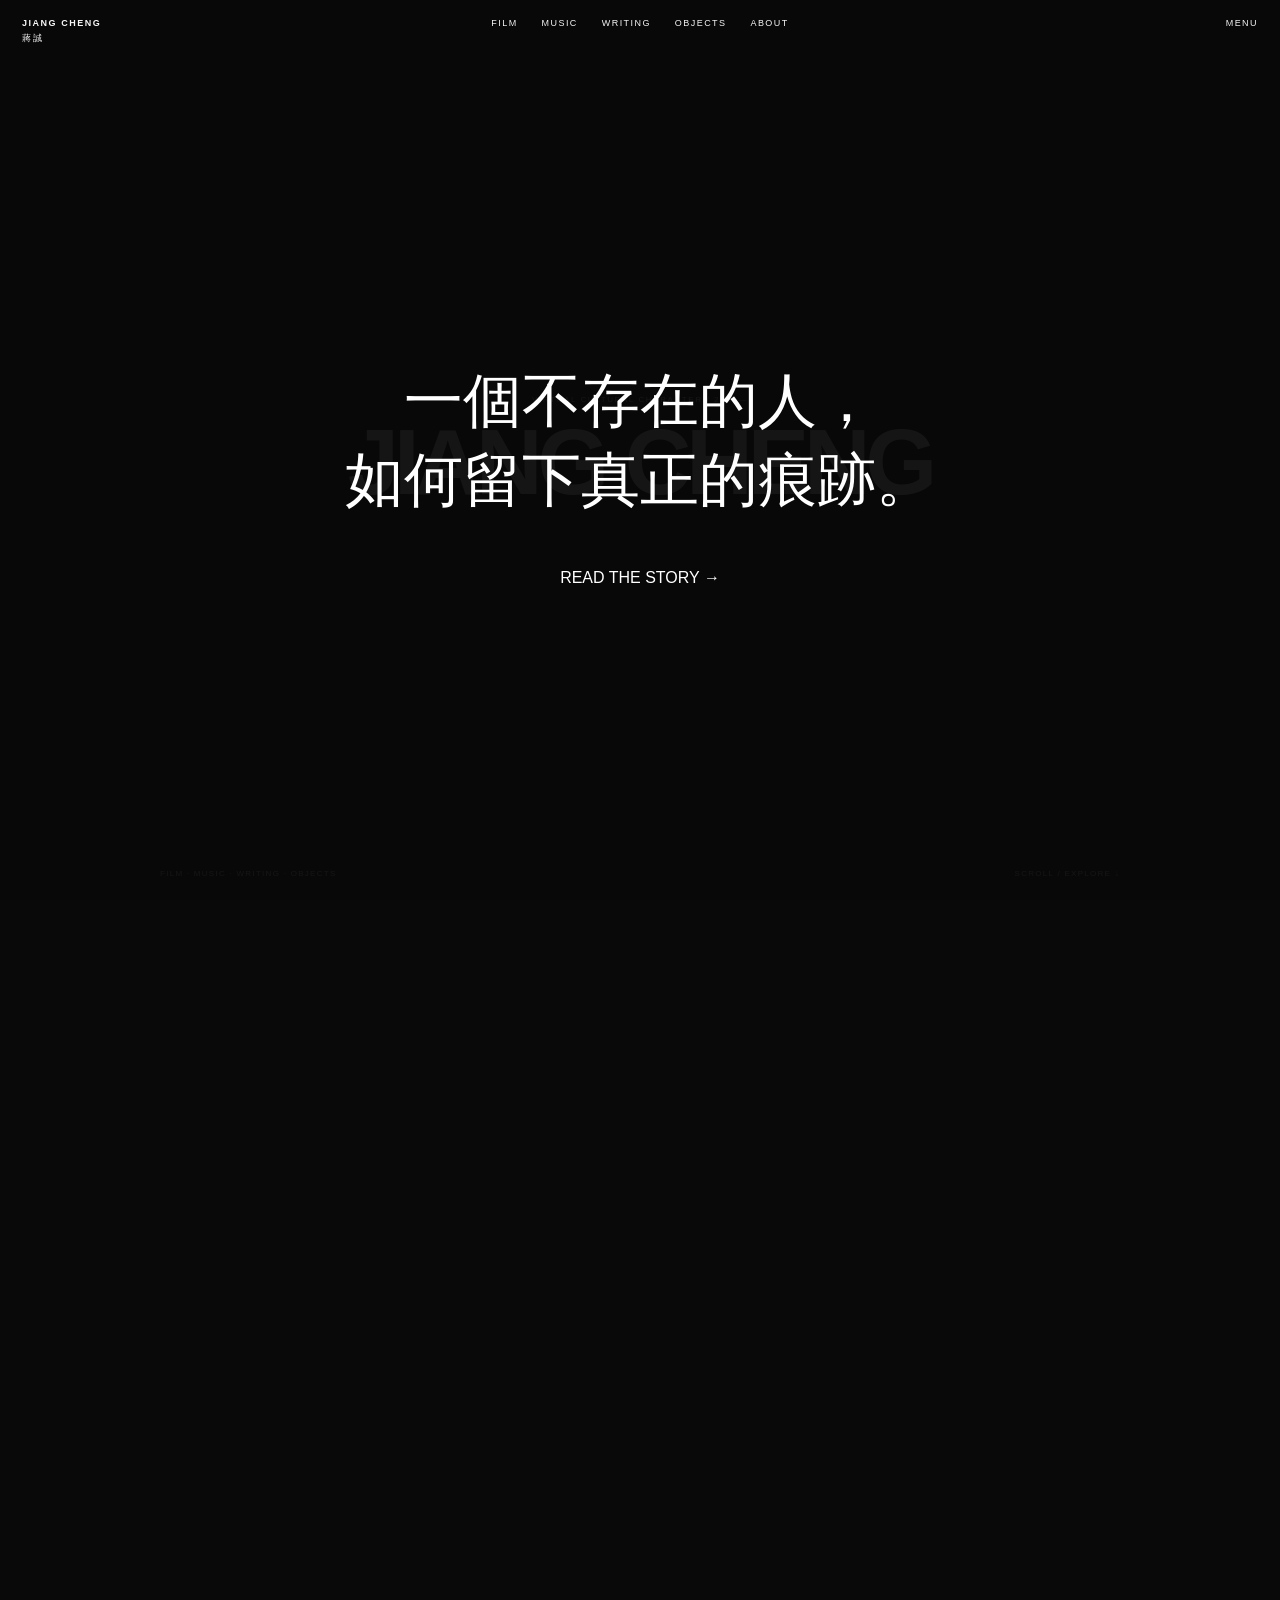
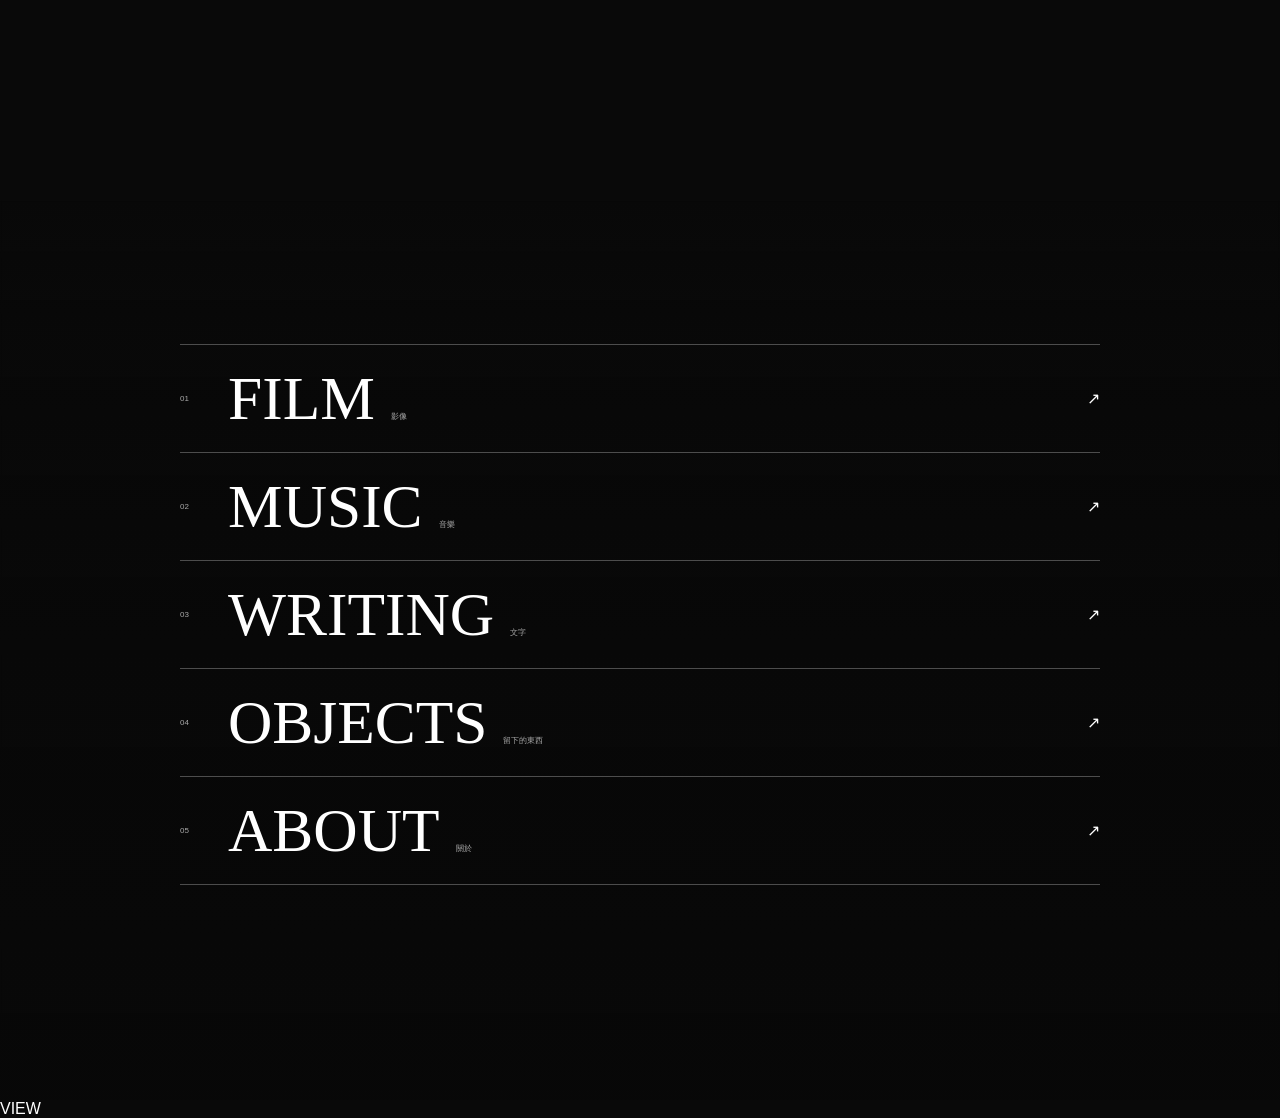
==== commit 218871b8: "Reorder homepage story and portal sections" ====
--- a/index.html
+++ b/index.html
@@ -1,6 +1,6 @@
 <!doctype html>
-<html lang="zh-Hant"><head><meta charset="utf-8"><meta name="viewport" content="width=device-width,initial-scale=1,viewport-fit=cover"><meta name="description" content="Jiang Cheng 蔣誠 — film, music, writing, objects and virtual identity."><title>Jiang Cheng — 蔣誠</title><link rel="stylesheet" href="./styles.css?v=20260811-1618"></head>
+<html lang="zh-Hant"><head><meta charset="utf-8"><meta name="viewport" content="width=device-width,initial-scale=1,viewport-fit=cover"><meta name="description" content="Jiang Cheng 蔣誠 — film, music, writing, objects and virtual identity."><title>Jiang Cheng — 蔣誠</title><link rel="stylesheet" href="./styles.css?v=20260811-1907"></head>
 <body class="home"><div class="noise"></div><header class="site-nav dark-nav"><a class="brand" href="./"><b>JIANG CHENG</b><span>蔣誠</span></a><nav class="nav-links"><a href="./film/">FILM</a><a href="./music/">MUSIC</a><a href="./writing/">WRITING</a><a href="./objects/">OBJECTS</a><a href="./about/">ABOUT</a></nav><button class="menu-trigger">MENU</button></header>
 <main><section class="home-hero" data-cursor="ENTER"><div class="hero-image js-cover"><span class="fallback">JC</span></div><video class="hero-video" autoplay muted loop playsinline preload="auto" poster=""><source src="./media/jc-hero.mp4?v=20260811-1618" type="video/mp4"></video><div class="hero-shade"></div><div class="hero-type hero-type-difference"><p>VIRTUAL CULTURAL CHARACTER / 2026—</p><h1>JIANG CHENG</h1></div><div class="hero-line"><span>FILM · MUSIC · WRITING · OBJECTS</span><span>SCROLL / EXPLORE ↓</span></div></section>
-<section class="portal"><a class="portal-item" href="./film/"><span class="portal-num">01</span><div><strong>FILM</strong><em>影像</em></div><i>↗</i></a><a class="portal-item" href="./music/"><span class="portal-num">02</span><div><strong>MUSIC</strong><em>音樂</em></div><i>↗</i></a><a class="portal-item" href="./writing/"><span class="portal-num">03</span><div><strong>WRITING</strong><em>文字</em></div><i>↗</i></a><a class="portal-item" href="./objects/"><span class="portal-num">04</span><div><strong>OBJECTS</strong><em>留下的東西</em></div><i>↗</i></a><a class="portal-item" href="./about/"><span class="portal-num">05</span><div><strong>ABOUT</strong><em>關於</em></div><i>↗</i></a></section><section class="home-note"><p>不是一個作品集。</p><h2>一個不存在的人，<br>如何留下真正的痕跡。</h2><a href="./about/">READ THE STORY →</a></section></main>
-<div class="mobile-menu" aria-hidden="true"><button class="menu-close">CLOSE</button><nav><a href="./film/">FILM <small>01</small></a><a href="./music/">MUSIC <small>02</small></a><a href="./writing/">WRITING <small>03</small></a><a href="./objects/">OBJECTS <small>04</small></a><a href="./about/">ABOUT <small>05</small></a></nav><div class="menu-foot">繁 / 简 / EN<br>© 2026 JIANG CHENG</div></div><div class="cursor-orb">VIEW</div><script src="./main.js?v=20260811-1618"></script></body></html>+<section class="home-note"><h2>一個不存在的人，<br>如何留下真正的痕跡。</h2><a href="./about/">READ THE STORY →</a></section><section class="portal"><a class="portal-item" href="./film/"><span class="portal-num">01</span><div><strong>FILM</strong><em>影像</em></div><i>↗</i></a><a class="portal-item" href="./music/"><span class="portal-num">02</span><div><strong>MUSIC</strong><em>音樂</em></div><i>↗</i></a><a class="portal-item" href="./writing/"><span class="portal-num">03</span><div><strong>WRITING</strong><em>文字</em></div><i>↗</i></a><a class="portal-item" href="./objects/"><span class="portal-num">04</span><div><strong>OBJECTS</strong><em>留下的東西</em></div><i>↗</i></a><a class="portal-item" href="./about/"><span class="portal-num">05</span><div><strong>ABOUT</strong><em>關於</em></div><i>↗</i></a></section></main>
+<div class="mobile-menu" aria-hidden="true"><button class="menu-close">CLOSE</button><nav><a href="./film/">FILM <small>01</small></a><a href="./music/">MUSIC <small>02</small></a><a href="./writing/">WRITING <small>03</small></a><a href="./objects/">OBJECTS <small>04</small></a><a href="./about/">ABOUT <small>05</small></a></nav><div class="menu-foot">繁 / 简 / EN<br>© 2026 JIANG CHENG</div></div><div class="cursor-orb">VIEW</div><script src="./main.js?v=20260811-1907"></script></body></html>
--- a/styles.css
+++ b/styles.css
@@ -1,5 +1,5 @@
-:root{--black:#090909;--paper:#e8e3d9;--ink:#11110f;--line:rgba(17,17,15,.18)}*{box-sizing:border-box}html{scroll-behavior:smooth;width:100%;max-width:100%;overflow-x:clip;overscroll-behavior-x:none}body{margin:0;width:100%;max-width:100%;min-height:100%;font-family:Arial,"PingFang TC","Microsoft JhengHei",sans-serif;background:var(--paper);color:var(--ink);overflow-x:clip;overscroll-behavior-x:none}img,video,canvas,svg{max-width:100%}a{color:inherit;text-decoration:none}button{font:inherit}.noise{position:fixed;inset:0;pointer-events:none;z-index:99;opacity:.035}.site-nav{position:fixed;top:0;left:0;right:0;z-index:80;padding:18px 22px;display:grid;grid-template-columns:1fr auto 1fr;align-items:start}.dark-nav{color:#fff;mix-blend-mode:difference}.brand{font-size:9px;letter-spacing:.17em}.brand b,.brand span{display:block}.brand span{margin-top:4px}.nav-links{display:flex;gap:24px}.nav-links a,.menu-trigger{font-size:9px;letter-spacing:.16em}.menu-trigger{justify-self:end;border:0;background:none;color:inherit;padding:0}.home{background:var(--black);color:#fff}.home main{position:relative}.home-hero{position:fixed;inset:0;height:100svh;min-height:620px;overflow:hidden;background:#090909;z-index:0}.hero-image{position:absolute;inset:0;background:#161614 center/cover no-repeat}.hero-video{position:absolute;inset:0;width:100%;height:100%;object-fit:cover;object-position:center;z-index:1}.hero-shade{position:absolute;inset:0;z-index:2;background:linear-gradient(180deg,rgba(0,0,0,.08),transparent 28%,transparent 70%,rgba(0,0,0,.18));pointer-events:none}.fallback{display:none}.hero-type{position:absolute;left:50%;top:50%;z-index:5;transform:translate(-50%,-50%);width:min(900px,86vw);text-align:center;pointer-events:none}.hero-type p{font-size:8px;letter-spacing:.2em;margin:0 0 18px}.hero-type h1{font-family:Arial,Helvetica,sans-serif;font-size:clamp(50px,7.2vw,108px);line-height:.9;letter-spacing:-.055em;font-weight:700;margin:0;white-space:nowrap}.hero-type-difference{color:#fff;mix-blend-mode:difference}.hero-line{position:absolute;left:50%;bottom:22px;transform:translateX(-50%);width:min(960px,88vw);display:flex;justify-content:space-between;z-index:5;font-size:8px;letter-spacing:.16em;mix-blend-mode:difference;color:#fff}.portal{position:relative;z-index:10;margin-top:100svh;min-height:100svh;color:#fff;padding:16vh 0 14vh;background:linear-gradient(180deg,rgba(8,8,8,0) 0%,rgba(8,8,8,.28) 14%,rgba(8,8,8,.62) 48%,rgba(8,8,8,.82) 100%);backdrop-filter:blur(1px)}.portal-item{position:relative;z-index:1;width:min(920px,86vw);margin:0 auto;display:grid;grid-template-columns:48px 1fr 32px;align-items:center;border-top:1px solid rgba(255,255,255,.28);padding:18px 0}.portal-item:last-child{border-bottom:1px solid rgba(255,255,255,.28)}.portal-num,.portal-item em{font-size:8px;color:#aaa;font-style:normal}.portal-item strong{font-family:Georgia,serif;font-size:clamp(34px,4.8vw,72px);font-weight:400}.portal-item div{display:flex;align-items:baseline;gap:16px}.portal-item i{text-align:right;font-style:normal}.home-note{position:relative;z-index:20;min-height:100svh;padding:12vh 0;display:flex;flex-direction:column;justify-content:center;align-items:center;text-align:center;color:#fff;background:rgba(8,8,8,.94)}.home-note>*{width:min(760px,84vw)}.home-note p{font-size:9px}.home-note h2{font-family:Georgia,"Noto Serif TC",serif;font-size:clamp(34px,4.6vw,66px);font-weight:400}.mobile-menu{position:fixed;z-index:95;inset:0;background:#0a0a09;color:#fff;padding:22px;opacity:0;pointer-events:none;transition:.3s}.mobile-menu.open{opacity:1;pointer-events:auto}.menu-close{float:right;background:none;border:0;color:white;font-size:9px}.mobile-menu nav{clear:both;padding-top:12vh;display:flex;flex-direction:column}.mobile-menu nav a{font-family:Georgia,serif;font-size:clamp(38px,9vw,64px);border-bottom:1px solid #292927;padding:10px 0;display:flex;justify-content:space-between}.mobile-menu nav small{font-family:Arial;font-size:9px}.menu-foot{position:absolute;bottom:24px;left:22px;font-size:8px;color:#777}.page{background:var(--paper);color:var(--ink)}.page-hero{min-height:42vh;padding:16vh 0 5vh;text-align:center}.work-list,.article-index,.film-feature,.music-grid,.object-grid{width:min(980px,88vw);margin:auto}.about-layout{min-height:86vh;padding:15vh 0 8vh;width:min(980px,88vw);margin:auto;display:grid;grid-template-columns:.95fr 1.05fr;gap:7vw;align-items:center}.about-layout h1{font-family:Georgia,serif;font-size:clamp(68px,9vw,128px);font-weight:400;text-align:center}.about-layout article{font-family:Georgia,"Noto Serif TC",serif;font-size:clamp(17px,1.6vw,22px);line-height:1.8}.page-footer{padding:18px 0;width:min(980px,88vw);margin:auto}
+:root{--black:#090909;--paper:#e8e3d9;--ink:#11110f;--line:rgba(17,17,15,.18)}*{box-sizing:border-box}html{scroll-behavior:smooth;width:100%;max-width:100%;overflow-x:clip;overscroll-behavior-x:none}body{margin:0;width:100%;max-width:100%;min-height:100%;font-family:Arial,"PingFang TC","Microsoft JhengHei",sans-serif;background:var(--paper);color:var(--ink);overflow-x:clip;overscroll-behavior-x:none}img,video,canvas,svg{max-width:100%}a{color:inherit;text-decoration:none}button{font:inherit}.noise{position:fixed;inset:0;pointer-events:none;z-index:99;opacity:.035}.site-nav{position:fixed;top:0;left:0;right:0;z-index:80;padding:18px 22px;display:grid;grid-template-columns:1fr auto 1fr;align-items:start}.dark-nav{color:#fff;mix-blend-mode:difference}.brand{font-size:9px;letter-spacing:.17em}.brand b,.brand span{display:block}.brand span{margin-top:4px}.nav-links{display:flex;gap:24px}.nav-links a,.menu-trigger{font-size:9px;letter-spacing:.16em}.menu-trigger{justify-self:end;border:0;background:none;color:inherit;padding:0}.home{background:var(--black);color:#fff}.home main{position:relative}.home-hero{position:fixed;inset:0;height:100svh;min-height:620px;overflow:hidden;background:#090909;z-index:0}.hero-image{position:absolute;inset:0;background:#161614 center/cover no-repeat}.hero-video{position:absolute;inset:0;width:100%;height:100%;object-fit:cover;object-position:center;z-index:1}.hero-shade{position:absolute;inset:0;z-index:2;background:linear-gradient(180deg,rgba(0,0,0,.08),transparent 28%,transparent 70%,rgba(0,0,0,.18));pointer-events:none}.fallback{display:none}.hero-type{position:absolute;left:50%;top:50%;z-index:5;transform:translate(-50%,-50%);width:min(900px,86vw);text-align:center;pointer-events:none}.hero-type p{font-size:8px;letter-spacing:.2em;margin:0 0 18px}.hero-type h1{font-family:Arial,Helvetica,sans-serif;font-size:clamp(50px,7.2vw,108px);line-height:.9;letter-spacing:-.055em;font-weight:700;margin:0;white-space:nowrap}.hero-type-difference{color:#fff;mix-blend-mode:difference}.hero-line{position:absolute;left:50%;bottom:22px;transform:translateX(-50%);width:min(960px,88vw);display:flex;justify-content:space-between;z-index:5;font-size:8px;letter-spacing:.16em;mix-blend-mode:difference;color:#fff}.portal{position:relative;z-index:10;margin-top:100svh;min-height:100svh;color:#fff;padding:16vh 0 14vh;background:linear-gradient(180deg,rgba(8,8,8,0) 0%,rgba(8,8,8,.28) 14%,rgba(8,8,8,.62) 48%,rgba(8,8,8,.82) 100%);backdrop-filter:blur(1px)}.portal-item{position:relative;z-index:1;width:min(920px,86vw);margin:0 auto;display:grid;grid-template-columns:48px 1fr 32px;align-items:center;border-top:1px solid rgba(255,255,255,.28);padding:18px 0}.portal-item:last-child{border-bottom:1px solid rgba(255,255,255,.28)}.portal-num,.portal-item em{font-size:8px;color:#aaa;font-style:normal}.portal-item strong{font-family:Georgia,serif;font-size:clamp(34px,4.8vw,72px);font-weight:400}.portal-item div{display:flex;align-items:baseline;gap:16px}.portal-item i{text-align:right;font-style:normal}.home-note{position:relative;z-index:20;min-height:100svh;padding:12vh 0;display:flex;flex-direction:column;justify-content:center;align-items:center;text-align:center;color:#fff;background:rgba(8,8,8,.94)}.home-note>*{width:min(760px,84vw)}.home-note p{font-size:9px}.home-note h2{font-family:Georgia,"Noto Serif TC",serif;font-size:clamp(34px,4.6vw,66px);font-weight:400}.mobile-menu{position:fixed;z-index:95;inset:0;background:#0a0a09;color:#fff;padding:22px;opacity:0;pointer-events:none;transition:.3s}.mobile-menu.open{opacity:1;pointer-events:auto}.menu-close{float:right;background:none;border:0;color:white;font-size:9px}.mobile-menu nav{clear:both;padding-top:12vh;display:flex;flex-direction:column}.mobile-menu nav a{font-family:Georgia,serif;font-size:clamp(38px,9vw,64px);border-bottom:1px solid #292927;padding:10px 0;display:flex;justify-content:space-between}.mobile-menu nav small{font-family:Arial;font-size:9px}.menu-foot{position:absolute;bottom:24px;left:22px;font-size:8px;color:#777}.page{background:var(--paper);color:var(--ink)}.page-hero{min-height:42vh;padding:16vh 0 5vh;text-align:center}.work-list,.article-index,.film-feature,.music-grid,.object-grid{width:min(980px,88vw);margin:auto}.about-layout{min-height:86vh;padding:15vh 0 8vh;width:min(980px,88vw);margin:auto;display:grid;grid-template-columns:.95fr 1.05fr;gap:7vw;align-items:center}.about-layout h1{font-family:Georgia,serif;font-size:clamp(68px,9vw,128px);font-weight:400;text-align:center}.about-layout article{font-family:Georgia,"Noto Serif TC",serif;font-size:clamp(17px,1.6vw,22px);line-height:1.8}.about-meta{font-family:Arial,"PingFang TC","Microsoft JhengHei",sans-serif;font-size:8px;line-height:1.9;letter-spacing:.08em;margin-top:28px}.micro{font-size:8px;letter-spacing:.14em}.page-footer{padding:18px 0;width:min(980px,88vw);margin:auto;display:flex;justify-content:space-between;font-size:8px;letter-spacing:.08em}
 /* MUSIC */.music-experience{background:#050505;color:#fff;height:100svh;overflow:hidden}.music-stage{position:fixed;inset:0;background:#050505}.music-mv{position:absolute;inset:0;width:100%;height:100%;object-fit:cover}.music-vignette{position:absolute;inset:0;background:linear-gradient(180deg,rgba(0,0,0,.15),transparent 32%,transparent 55%,rgba(0,0,0,.38))}.music-title{position:absolute;z-index:5;left:50%;top:50%;transform:translate(-50%,-50%);text-align:center;width:min(800px,82vw);mix-blend-mode:difference}.music-title span,.music-title p{font-size:8px;letter-spacing:.2em}.music-title h1{font-family:Georgia,serif;font-size:clamp(38px,5vw,74px);font-weight:400}.mv-sound{position:absolute;z-index:6;right:22px;top:78px;border:0;background:none;color:#fff;font-size:8px}.music-switch{position:absolute;z-index:6;left:22px;bottom:102px;display:flex;align-items:center;gap:10px;font-size:8px}.music-switch button{width:34px;height:34px;border:1px solid #aaa;border-radius:50%;background:transparent;color:#fff}.music-switch button.active{background:#fff;color:#000}.floating-player{position:fixed;z-index:85;left:50%;bottom:20px;transform:translateX(-50%);width:min(920px,calc(100vw - 40px));min-height:64px;padding:10px 14px;display:grid;grid-template-columns:34px 190px 1fr 70px 28px;align-items:center;gap:14px;background:rgba(235,232,224,.9);color:#111;backdrop-filter:blur(16px)}.track-play,.track-more{border:0;background:none}.track-info strong,.track-info span{display:block}.track-info strong{font-family:Georgia,serif;font-size:13px;font-weight:400}.track-info span,.floating-player time{font-size:7px;color:#777}.track-progress{height:1px;background:#aaa}.track-progress i{display:block;width:18%;height:1px;background:#111}
 /* FILM TWO RAILS */.film-experience{height:100svh;overflow:hidden;background:#e8e3d9;color:#111}.film-board{height:100svh;padding:11vh 0 5vh;display:grid;grid-template-rows:auto 1fr 1fr auto;gap:12px}.film-heading{width:calc(100vw - 44px);margin:auto;display:flex;align-items:end;gap:22px}.film-heading span,.film-heading p,.film-hint{font-size:8px;letter-spacing:.14em}.film-heading h1{font-family:Georgia,"Noto Serif TC",serif;font-size:32px;font-weight:400;margin:0}.film-heading p{margin-left:auto}.film-rail{min-height:0;display:grid;grid-template-columns:110px 1fr;gap:12px;align-items:stretch}.rail-label{padding-left:22px;display:flex;flex-direction:column;justify-content:center}.rail-label span{font-size:8px;color:#777}.rail-label strong{font-family:Georgia,"Noto Serif TC",serif;font-size:22px;font-weight:400;margin-top:6px}.rail-track{display:flex;gap:10px;overflow-x:auto;overflow-y:hidden;scrollbar-width:none;scroll-snap-type:x proximity;padding-right:22px}.rail-track::-webkit-scrollbar{display:none}.film-tile{position:relative;flex:0 0 min(34vw,480px);height:100%;min-height:180px;background:#171716 center/cover no-repeat;color:#fff;padding:14px;display:flex;flex-direction:column;justify-content:space-between;scroll-snap-align:start}.film-tile:nth-child(even){background:#2b2a28}.film-tile.interview{background:#d4cfc5;color:#111}.film-tile span{font-size:7px;letter-spacing:.13em}.film-tile b{font-family:Georgia,"Noto Serif TC",serif;font-size:18px;font-weight:400}.film-hint{text-align:right;padding-right:22px;color:#777}
 /* WRITING — PAPER WINDOW */.writing-experience{height:100svh;overflow:hidden;background:#d8d3c9;color:#111}.writing-room{height:100svh;padding:12vh 5vw 5vh;display:grid;grid-template-columns:70px 1fr 190px;gap:4vw;align-items:center}.writing-index{height:62vh;border-right:1px solid rgba(0,0,0,.2);display:flex;flex-direction:column;align-items:flex-start;gap:14px}.writing-index>span{writing-mode:vertical-rl;font-size:7px;letter-spacing:.15em;margin-bottom:auto}.writing-index button{border:0;background:none;padding:0;color:#888;font-size:10px}.writing-index button.active{color:#111;text-decoration:underline}.writing-window{position:relative;height:72vh;max-width:820px;margin:auto;width:100%;background:#eeeae1;box-shadow:0 25px 70px rgba(0,0,0,.12);overflow:hidden}.writing-ghost{position:absolute;right:-8px;top:-18px;font-family:Arial;font-size:clamp(70px,11vw,160px);font-weight:700;line-height:.72;letter-spacing:-.08em;color:rgba(0,0,0,.035);pointer-events:none}.writing-sheet{position:absolute;inset:0;padding:8vh 8vw;opacity:0;transform:translateY(40px);pointer-events:none;transition:.55s cubic-bezier(.2,.8,.2,1)}.writing-sheet.active{opacity:1;transform:none;pointer-events:auto}.writing-meta{font-size:7px;letter-spacing:.16em;color:#777}.writing-sheet h1{font-family:Georgia,"Noto Serif TC",serif;font-size:clamp(38px,5vw,72px);font-weight:400;line-height:1.08;margin:6vh 0}.writing-fragment{font-family:Georgia,"Noto Serif TC",serif;font-size:clamp(14px,1.5vw,19px);line-height:2;max-width:580px}.writing-sheet a{position:absolute;bottom:5vh;font-size:8px;letter-spacing:.12em;border-bottom:1px solid}.writing-instruction{font-size:8px;line-height:1.8;letter-spacing:.1em;color:#666}
-@media(max-width:820px){html,body{width:100%;max-width:100%;overflow-x:clip}.site-nav{padding:16px 18px;grid-template-columns:1fr 1fr}.nav-links{display:none}.hero-type h1{font-size:12.2vw}.portal{margin-top:100svh}.portal-item{width:calc(100% - 36px)}.music-title h1{font-size:9vw}.music-switch{left:18px;bottom:108px}.music-switch span{display:none}.floating-player{bottom:max(12px,env(safe-area-inset-bottom));width:calc(100% - 24px);grid-template-columns:28px 1fr 26px}.track-progress,.floating-player time{display:none}.film-board{padding-top:10vh}.film-heading{width:calc(100% - 36px)}.film-heading p{display:none}.film-rail{grid-template-columns:62px 1fr}.rail-label{padding-left:18px}.rail-label strong{font-size:16px}.film-tile{flex-basis:72vw}.film-hint{padding-right:18px}.writing-room{padding:11vh 18px 4vh;grid-template-columns:32px 1fr;gap:12px}.writing-index{height:68vh}.writing-index>span{display:none}.writing-window{height:70vh}.writing-sheet{padding:7vh 8vw}.writing-sheet h1{font-size:10vw;margin:5vh 0}.writing-instruction{display:none}}+@media(max-width:820px){html,body{width:100%;max-width:100%;overflow-x:clip}.site-nav{padding:16px 18px;grid-template-columns:1fr 1fr}.nav-links{display:none}.hero-type h1{font-size:12.2vw}.portal{margin-top:100svh}.portal-item{width:calc(100% - 36px)}.music-title h1{font-size:9vw}.music-switch{left:18px;bottom:108px}.music-switch span{display:none}.floating-player{bottom:max(12px,env(safe-area-inset-bottom));width:calc(100% - 24px);grid-template-columns:28px 1fr 26px}.track-progress,.floating-player time{display:none}.film-board{padding-top:10vh}.film-heading{width:calc(100% - 36px)}.film-heading p{display:none}.film-rail{grid-template-columns:62px 1fr}.rail-label{padding-left:18px}.rail-label strong{font-size:16px}.film-tile{flex-basis:72vw}.film-hint{padding-right:18px}.writing-room{padding:11vh 18px 4vh;grid-template-columns:32px 1fr;gap:12px}.writing-index{height:68vh}.writing-index>span{display:none}.writing-window{height:70vh}.writing-sheet{padding:7vh 8vw}.writing-sheet h1{font-size:10vw;margin:5vh 0}.writing-instruction{display:none}.about-layout{width:calc(100% - 36px);min-height:auto;margin:0 auto;padding:112px 0 48px;display:flex;flex-direction:column;align-items:stretch;gap:34px}.about-layout>div{width:100%;min-width:0}.about-layout .micro{margin:0 0 18px;font-size:7px;line-height:1.5}.about-layout h1{margin:0;text-align:left;font-size:clamp(54px,17vw,78px);line-height:.88;letter-spacing:-.04em;overflow-wrap:anywhere}.about-layout article{width:100%;min-width:0;font-size:16px;line-height:1.85}.about-layout article p{margin:0}.about-meta{font-size:7px;line-height:1.9;margin-top:28px;overflow-wrap:anywhere}.page-footer{width:calc(100% - 36px);padding:0 0 max(24px,env(safe-area-inset-bottom));font-size:7px;gap:16px;flex-wrap:wrap}}
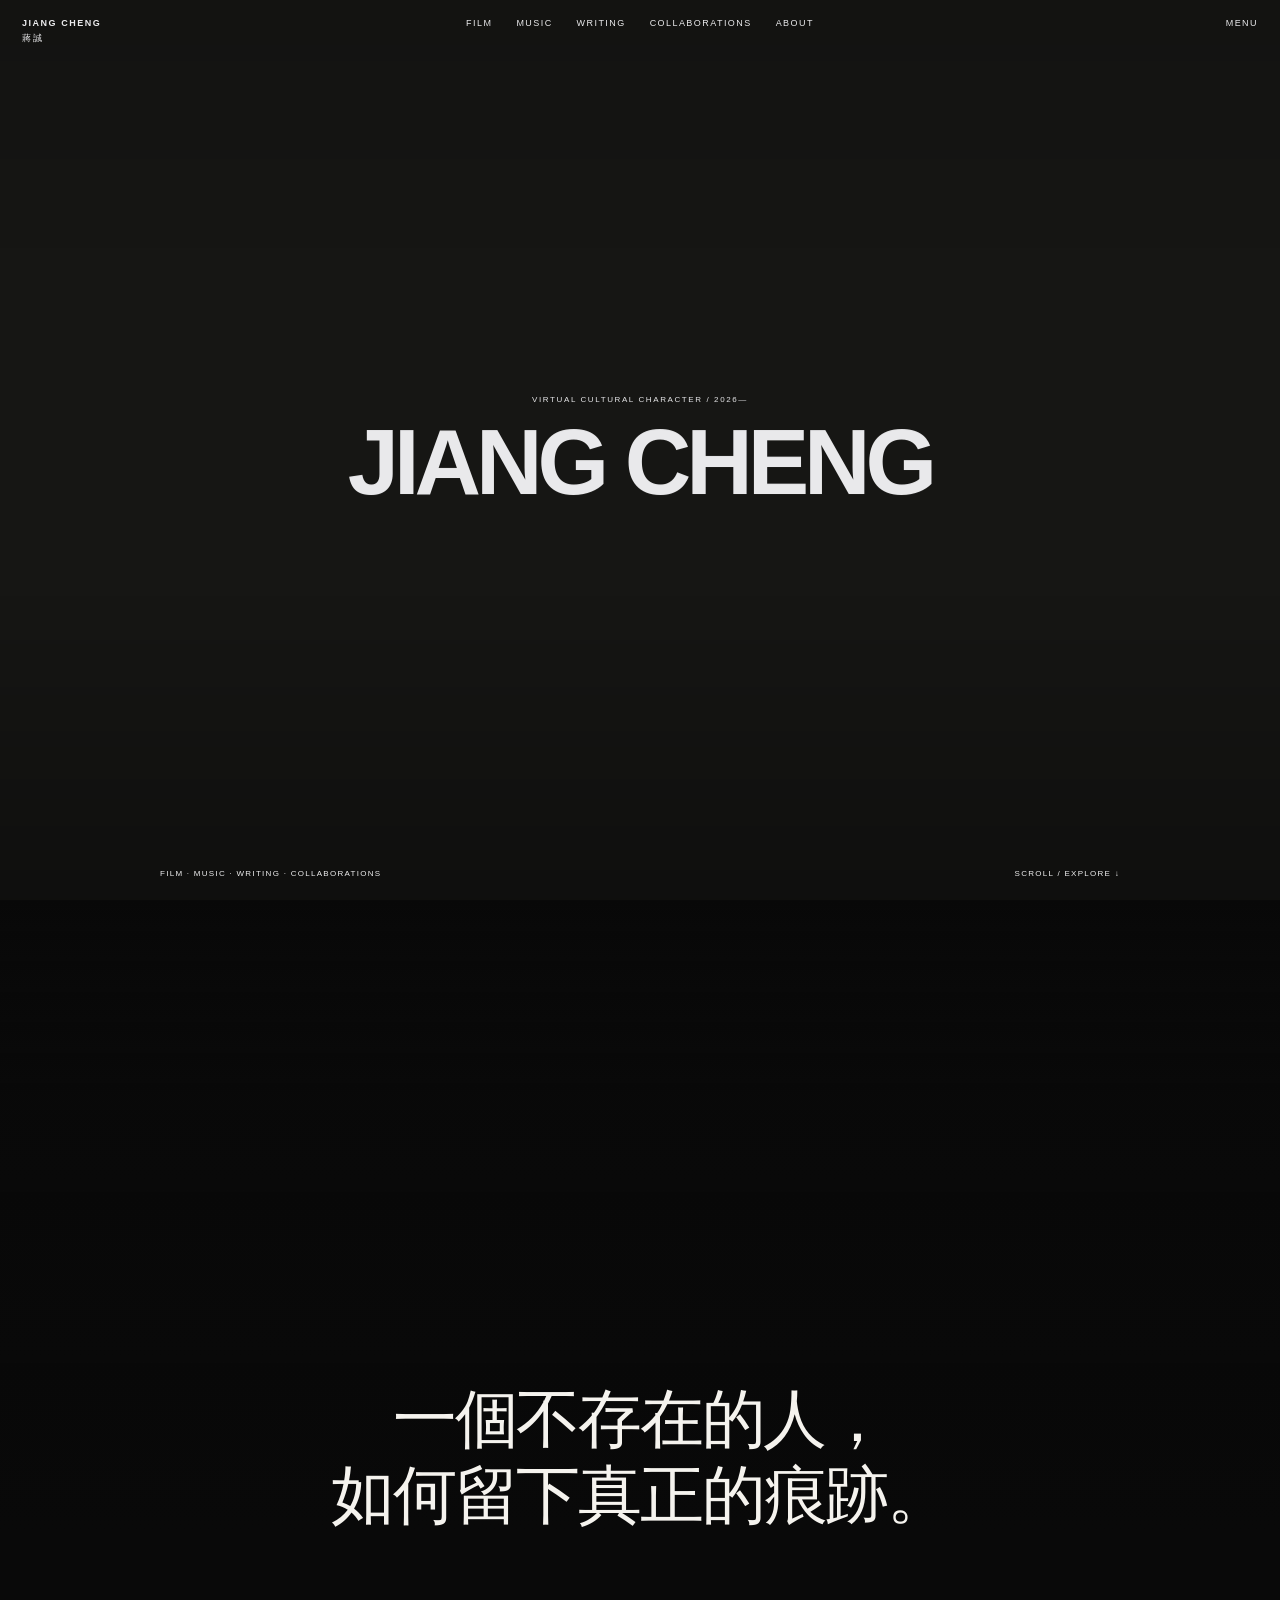
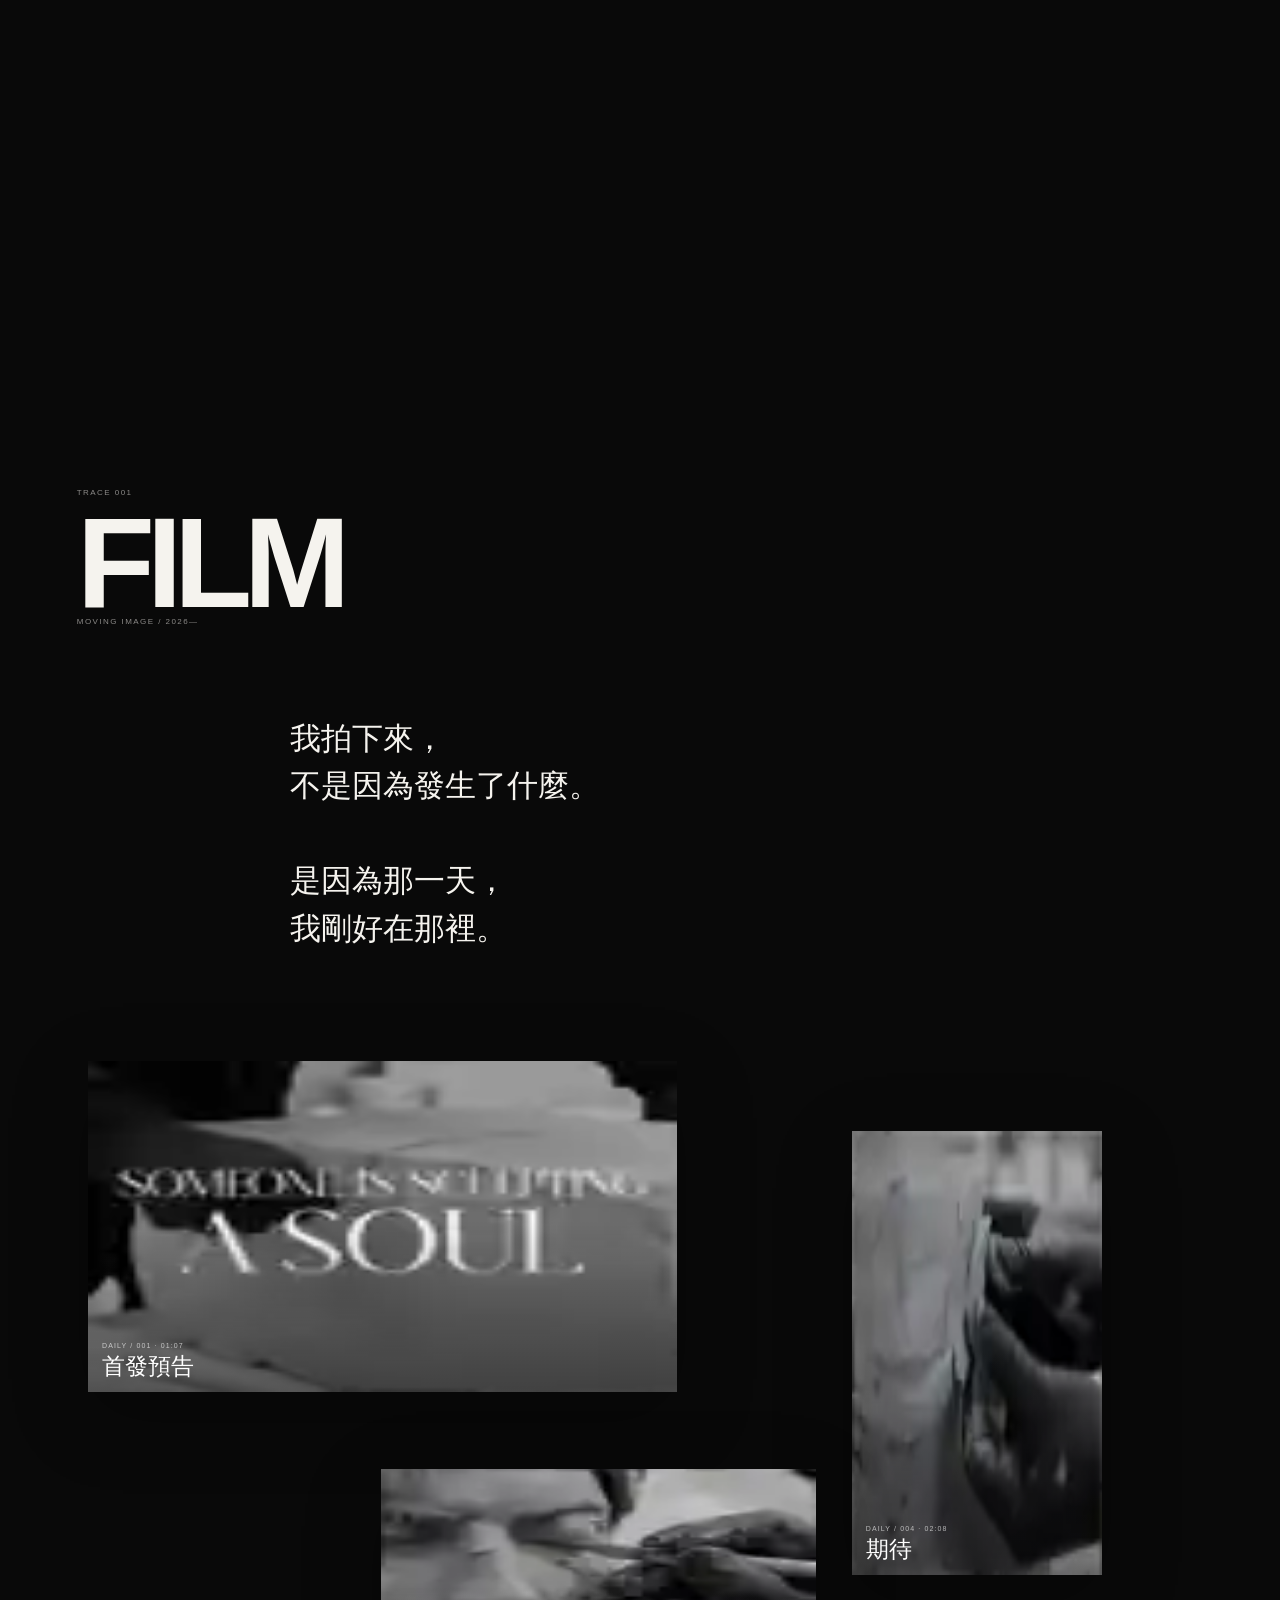
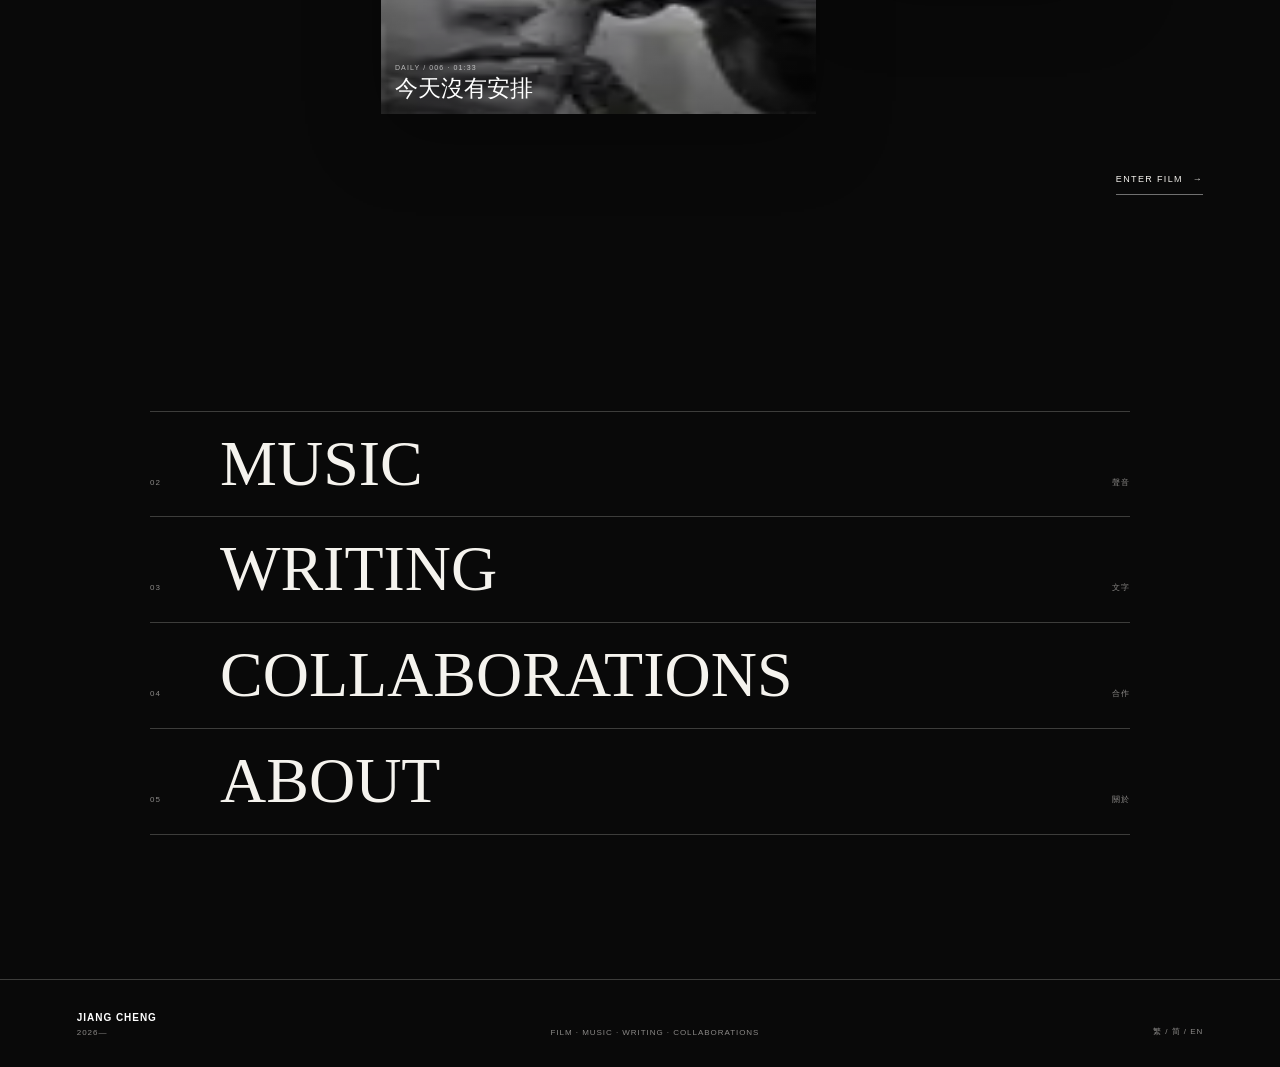
==== commit 5223035a: "Rebuild home page around Jiang Cheng narrative" ====
--- a/index.html
+++ b/index.html
@@ -1,6 +1,108 @@
 <!doctype html>
-<html lang="zh-Hant"><head><meta charset="utf-8"><meta name="viewport" content="width=device-width,initial-scale=1,viewport-fit=cover"><meta name="description" content="Jiang Cheng 蔣誠 — film, music, writing, objects and virtual identity."><title>Jiang Cheng — 蔣誠</title><link rel="stylesheet" href="./styles.css?v=20260811-1907"></head>
-<body class="home"><div class="noise"></div><header class="site-nav dark-nav"><a class="brand" href="./"><b>JIANG CHENG</b><span>蔣誠</span></a><nav class="nav-links"><a href="./film/">FILM</a><a href="./music/">MUSIC</a><a href="./writing/">WRITING</a><a href="./objects/">OBJECTS</a><a href="./about/">ABOUT</a></nav><button class="menu-trigger">MENU</button></header>
-<main><section class="home-hero" data-cursor="ENTER"><div class="hero-image js-cover"><span class="fallback">JC</span></div><video class="hero-video" autoplay muted loop playsinline preload="auto" poster=""><source src="./media/jc-hero.mp4?v=20260811-1618" type="video/mp4"></video><div class="hero-shade"></div><div class="hero-type hero-type-difference"><p>VIRTUAL CULTURAL CHARACTER / 2026—</p><h1>JIANG CHENG</h1></div><div class="hero-line"><span>FILM · MUSIC · WRITING · OBJECTS</span><span>SCROLL / EXPLORE ↓</span></div></section>
-<section class="home-note"><h2>一個不存在的人，<br>如何留下真正的痕跡。</h2><a href="./about/">READ THE STORY →</a></section><section class="portal"><a class="portal-item" href="./film/"><span class="portal-num">01</span><div><strong>FILM</strong><em>影像</em></div><i>↗</i></a><a class="portal-item" href="./music/"><span class="portal-num">02</span><div><strong>MUSIC</strong><em>音樂</em></div><i>↗</i></a><a class="portal-item" href="./writing/"><span class="portal-num">03</span><div><strong>WRITING</strong><em>文字</em></div><i>↗</i></a><a class="portal-item" href="./objects/"><span class="portal-num">04</span><div><strong>OBJECTS</strong><em>留下的東西</em></div><i>↗</i></a><a class="portal-item" href="./about/"><span class="portal-num">05</span><div><strong>ABOUT</strong><em>關於</em></div><i>↗</i></a></section></main>
-<div class="mobile-menu" aria-hidden="true"><button class="menu-close">CLOSE</button><nav><a href="./film/">FILM <small>01</small></a><a href="./music/">MUSIC <small>02</small></a><a href="./writing/">WRITING <small>03</small></a><a href="./objects/">OBJECTS <small>04</small></a><a href="./about/">ABOUT <small>05</small></a></nav><div class="menu-foot">繁 / 简 / EN<br>© 2026 JIANG CHENG</div></div><div class="cursor-orb">VIEW</div><script src="./main.js?v=20260811-1907"></script></body></html>+<html lang="zh-Hant">
+<head>
+  <meta charset="utf-8">
+  <meta name="viewport" content="width=device-width,initial-scale=1,viewport-fit=cover">
+  <meta name="theme-color" content="#090909">
+  <meta name="description" content="Jiang Cheng 蔣誠 — film, music, writing, collaborations and virtual identity.">
+  <title>Jiang Cheng — 蔣誠</title>
+  <link rel="stylesheet" href="./styles.css?v=20260813-home1">
+  <link rel="stylesheet" href="./home.css?v=20260813-home1">
+</head>
+<body class="home">
+  <a class="skip-link" href="#main">SKIP TO CONTENT</a>
+  <div class="noise" aria-hidden="true"></div>
+
+  <header class="site-nav dark-nav">
+    <a class="brand" href="./" translate="no"><b>JIANG CHENG</b><span>蔣誠</span></a>
+    <nav class="nav-links" aria-label="Primary navigation">
+      <a href="./film/">FILM</a>
+      <a href="./music/">MUSIC</a>
+      <a href="./writing/">WRITING</a>
+      <a href="./collaborations/">COLLABORATIONS</a>
+      <a href="./about/">ABOUT</a>
+    </nav>
+    <button class="menu-trigger" type="button" aria-controls="mobileMenu" aria-expanded="false">MENU</button>
+  </header>
+
+  <section class="home-hero" aria-labelledby="heroTitle">
+    <div class="hero-image js-cover" aria-hidden="true"><span class="fallback">JC</span></div>
+    <video class="hero-video" autoplay muted loop playsinline preload="auto" aria-hidden="true">
+      <source src="./media/jc-hero.mp4?v=20260811-1618" type="video/mp4">
+    </video>
+    <div class="hero-shade" aria-hidden="true"></div>
+    <div class="hero-dim" aria-hidden="true"></div>
+    <div class="hero-type hero-type-difference">
+      <p>VIRTUAL CULTURAL CHARACTER / 2026—</p>
+      <h1 id="heroTitle" translate="no">JIANG CHENG</h1>
+    </div>
+    <div class="hero-line" aria-hidden="true">
+      <span>FILM · MUSIC · WRITING · COLLABORATIONS</span>
+      <span>SCROLL / EXPLORE ↓</span>
+    </div>
+  </section>
+
+  <main id="main" tabindex="-1">
+    <div class="home-story">
+      <section class="home-thesis" aria-labelledby="thesisTitle">
+        <h2 id="thesisTitle">一個不存在的人，<br>如何留下真正的痕跡。</h2>
+      </section>
+
+      <section class="trace-film" aria-labelledby="filmTraceTitle">
+        <header class="trace-head">
+          <p class="trace-kicker">TRACE 001</p>
+          <h2 id="filmTraceTitle">FILM</h2>
+          <p class="trace-meta">MOVING IMAGE / 2026—</p>
+        </header>
+
+        <p class="trace-copy">我拍下來，<br>不是因為發生了什麼。<br><br>是因為那一天，<br>我剛好在那裡。</p>
+
+        <div class="film-threshold" aria-label="Selected Film previews">
+          <a class="film-preview-card landscape-a" data-sprite="0" href="./film/" aria-label="首發預告 — DAILY / 001">
+            <span class="film-preview-meta"><small>DAILY / 001 · 01:07</small><strong>首發預告</strong></span>
+          </a>
+          <a class="film-preview-card portrait" data-sprite="6" href="./film/" aria-label="期待 — DAILY / 004">
+            <span class="film-preview-meta"><small>DAILY / 004 · 02:08</small><strong>期待</strong></span>
+          </a>
+          <a class="film-preview-card landscape-b" data-sprite="10" href="./film/" aria-label="今天沒有安排 — DAILY / 006">
+            <span class="film-preview-meta"><small>DAILY / 006 · 01:33</small><strong>今天沒有安排</strong></span>
+          </a>
+        </div>
+
+        <div class="enter-film"><a href="./film/">ENTER FILM <span aria-hidden="true">→</span></a></div>
+      </section>
+
+      <section class="chapter-index" aria-labelledby="chapterIndexTitle">
+        <h2 id="chapterIndexTitle" class="visually-hidden">Explore Chapters</h2>
+        <div class="chapter-list">
+          <a class="chapter-link" href="./music/"><span>02</span><strong>MUSIC</strong><em>聲音</em></a>
+          <a class="chapter-link" href="./writing/"><span>03</span><strong>WRITING</strong><em>文字</em></a>
+          <a class="chapter-link" href="./collaborations/"><span>04</span><strong>COLLABORATIONS</strong><em>合作</em></a>
+          <a class="chapter-link" href="./about/"><span>05</span><strong>ABOUT</strong><em>關於</em></a>
+        </div>
+      </section>
+
+      <footer class="home-footer">
+        <div><strong translate="no">JIANG CHENG</strong><span>2026—</span></div>
+        <div>FILM · MUSIC · WRITING · COLLABORATIONS</div>
+        <div>繁 / 简 / EN</div>
+      </footer>
+    </div>
+  </main>
+
+  <div class="mobile-menu" id="mobileMenu" role="dialog" aria-modal="true" aria-label="Site menu" aria-hidden="true">
+    <button class="menu-close" type="button">CLOSE</button>
+    <nav aria-label="Mobile navigation">
+      <a href="./film/">FILM <small>01</small></a>
+      <a href="./music/">MUSIC <small>02</small></a>
+      <a href="./writing/">WRITING <small>03</small></a>
+      <a href="./collaborations/">COLLABORATIONS <small>04</small></a>
+      <a href="./about/">ABOUT <small>05</small></a>
+    </nav>
+    <div class="menu-foot">繁 / 简 / EN<br>© 2026 JIANG CHENG</div>
+  </div>
+
+  <script src="./main.js?v=20260811-1907"></script>
+  <script src="./home.js?v=20260813-home1"></script>
+</body>
+</html>
--- a/home.css
+++ b/home.css
@@ -0,0 +1,73 @@
+:root{--home-bg:#090909;--home-fg:#f5f3ee;--home-muted:rgba(245,243,238,.55);--home-line:rgba(245,243,238,.22);--hero-copy-opacity:1;--hero-line-opacity:1;--hero-dim-opacity:0;--hero-scale:1;--home-film-sprite:none}
+.home{background:var(--home-bg);color:var(--home-fg);color-scheme:dark;-webkit-tap-highlight-color:rgba(255,255,255,.12)}
+.home a,.home button{touch-action:manipulation}
+.home a:focus-visible,.home button:focus-visible{outline:1px solid #fff;outline-offset:5px}
+.skip-link{position:fixed;z-index:140;top:12px;left:12px;padding:10px 12px;background:#fff;color:#090909;font:600 10px/1 Arial,sans-serif;letter-spacing:.12em;transform:translateY(-180%);transition:transform .18s ease}
+.skip-link:focus{transform:translateY(0)}
+.home .site-nav{padding-top:max(18px,env(safe-area-inset-top));padding-left:max(22px,env(safe-area-inset-left));padding-right:max(22px,env(safe-area-inset-right));color:#fff;mix-blend-mode:difference}
+.home .nav-links a,.home .menu-trigger{transition:opacity .18s ease}
+.home .nav-links a:hover,.home .menu-trigger:hover{opacity:.58}
+.home main{position:relative;z-index:1}
+.home-hero{position:fixed;inset:0;height:100svh;min-height:560px;overflow:hidden;background:#090909;z-index:0;pointer-events:none}
+.hero-image,.hero-video,.hero-shade,.hero-dim{position:absolute;inset:0}
+.hero-image{background:#161614 center/cover no-repeat}
+.hero-video{width:100%;height:100%;max-width:none;object-fit:cover;object-position:center;transform:scale(var(--hero-scale));transform-origin:center;z-index:1;will-change:transform}
+.hero-shade{z-index:2;background:linear-gradient(180deg,rgba(0,0,0,.12),transparent 28%,transparent 66%,rgba(0,0,0,.3));pointer-events:none}
+.hero-dim{z-index:3;background:#050505;opacity:var(--hero-dim-opacity);will-change:opacity}
+.hero-type{position:absolute;left:50%;top:50%;z-index:5;transform:translate(-50%,-50%);width:min(980px,88vw);text-align:center;pointer-events:none;opacity:var(--hero-copy-opacity);will-change:opacity}
+.hero-type p{font-size:8px;letter-spacing:.2em;margin:0 0 18px;text-wrap:balance}
+.hero-type h1{font-family:Arial,Helvetica,sans-serif;font-size:clamp(50px,7.2vw,108px);line-height:.9;letter-spacing:-.055em;font-weight:700;margin:0;white-space:nowrap;text-wrap:balance}
+.hero-type-difference{color:#fff;mix-blend-mode:difference}
+.hero-line{position:absolute;left:50%;bottom:max(22px,env(safe-area-inset-bottom));transform:translateX(-50%);width:min(960px,88vw);display:flex;justify-content:space-between;gap:24px;z-index:5;font-size:8px;letter-spacing:.16em;mix-blend-mode:difference;color:#fff;opacity:var(--hero-line-opacity);will-change:opacity}
+.home-story{position:relative;z-index:10;margin-top:100svh;background:linear-gradient(180deg,rgba(9,9,9,0),rgba(9,9,9,.72) 22vh,#090909 70vh)}
+.home-thesis{min-height:118svh;display:grid;place-items:center;padding:18vh 6vw 12vh;text-align:center}
+.home-thesis h2{max-width:980px;margin:0;font-family:Georgia,"Noto Serif TC",serif;font-size:clamp(38px,5vw,70px);font-weight:400;line-height:1.18;letter-spacing:-.035em;text-wrap:balance}
+.trace-film{position:relative;min-height:118svh;padding:14vh max(6vw,32px) 10vh;background:#090909}
+.trace-head{width:min(1180px,100%);margin:0 auto}
+.trace-kicker,.trace-meta{margin:0;font-size:8px;letter-spacing:.18em;color:var(--home-muted)}
+.trace-head h2{margin:12px 0 0;font-family:Arial,Helvetica,sans-serif;font-size:clamp(58px,10vw,150px);font-weight:600;line-height:.84;letter-spacing:-.065em;text-wrap:balance}
+.trace-copy{width:min(700px,86vw);margin:10vh auto 0;font-family:Georgia,"Noto Serif TC",serif;font-size:clamp(22px,2.4vw,36px);line-height:1.55;text-wrap:pretty}
+.film-threshold{position:relative;width:min(1240px,100%);height:min(78svh,760px);min-height:560px;margin:8vh auto 0;overflow:visible}
+.film-preview-card{position:absolute;display:block;overflow:hidden;background:#151515;background-image:var(--home-film-sprite);background-size:400% 400%;background-position:var(--sprite-pos,0 0);background-repeat:no-repeat;box-shadow:0 22px 70px rgba(0,0,0,.28);transform:translate3d(0,0,0);transition:transform .22s cubic-bezier(.2,.8,.2,1),filter .22s ease;outline-offset:6px}
+.film-preview-card::after{content:"";position:absolute;inset:0;background:linear-gradient(180deg,transparent 48%,rgba(0,0,0,.72));opacity:.56;transition:opacity .18s ease}
+.film-preview-card:hover,.film-preview-card:focus-visible{transform:translate3d(0,-10px,0);filter:brightness(1.06)}
+.film-preview-card:hover::after,.film-preview-card:focus-visible::after{opacity:.82}
+.film-preview-card.landscape-a{width:min(46vw,620px);aspect-ratio:16/9;left:1%;top:5%}
+.film-preview-card.portrait{width:min(20vw,250px);aspect-ratio:9/16;right:9%;top:15%}
+.film-preview-card.landscape-b{width:min(34vw,470px);aspect-ratio:16/9;left:27%;bottom:2%}
+.film-preview-meta{position:absolute;z-index:2;left:14px;right:14px;bottom:13px;display:grid;gap:5px;color:#fff}
+.film-preview-meta small{font-size:7px;letter-spacing:.16em;color:rgba(255,255,255,.66)}
+.film-preview-meta strong{font-family:Georgia,"Noto Serif TC",serif;font-size:clamp(16px,1.8vw,25px);font-weight:400;line-height:1.08;text-wrap:balance}
+.enter-film{display:flex;justify-content:flex-end;width:min(1180px,100%);margin:4vh auto 0;font-size:9px;letter-spacing:.15em}
+.enter-film a{display:inline-flex;align-items:center;gap:10px;padding:10px 0;border-bottom:1px solid rgba(255,255,255,.42);transition:border-color .18s ease,opacity .18s ease}
+.enter-film a:hover{border-color:#fff;opacity:.7}
+.chapter-index{position:relative;z-index:12;padding:14vh max(6vw,32px) 16vh;background:#090909}
+.chapter-list{width:min(980px,100%);margin:0 auto;border-top:1px solid var(--home-line)}
+.chapter-link{display:grid;grid-template-columns:52px minmax(0,1fr) auto;align-items:baseline;gap:18px;padding:22px 0;border-bottom:1px solid var(--home-line);transition:opacity .18s ease}
+.chapter-link:hover{opacity:.62}
+.chapter-link span,.chapter-link em{font-size:8px;letter-spacing:.14em;color:var(--home-muted);font-style:normal}
+.chapter-link strong{min-width:0;font-family:Georgia,"Noto Serif TC",serif;font-size:clamp(34px,5vw,70px);font-weight:400;line-height:.95;overflow-wrap:anywhere}
+.home-footer{display:flex;justify-content:space-between;gap:24px;align-items:flex-end;padding:32px max(6vw,32px) max(30px,env(safe-area-inset-bottom));background:#090909;border-top:1px solid var(--home-line);font-size:8px;letter-spacing:.12em;color:var(--home-muted)}
+.home-footer strong{display:block;color:#fff;font-size:10px;margin-bottom:5px}
+.visually-hidden{position:absolute!important;width:1px;height:1px;padding:0;margin:-1px;overflow:hidden;clip:rect(0,0,0,0);white-space:nowrap;border:0}
+.home .mobile-menu{padding-top:max(22px,env(safe-area-inset-top));padding-left:max(22px,env(safe-area-inset-left));padding-right:max(22px,env(safe-area-inset-right));padding-bottom:max(24px,env(safe-area-inset-bottom));overscroll-behavior:contain}
+.home .mobile-menu nav a{transition:opacity .18s ease}
+.home .mobile-menu nav a:hover{opacity:.58}
+@media(max-width:820px){
+  .home .site-nav{padding-top:max(16px,env(safe-area-inset-top));padding-left:max(18px,env(safe-area-inset-left));padding-right:max(18px,env(safe-area-inset-right))}
+  .hero-type{width:92vw}.hero-type h1{font-size:12.2vw}.hero-type p{font-size:7px;margin-bottom:14px}
+  .hero-line{width:calc(100% - 36px);bottom:max(18px,env(safe-area-inset-bottom));font-size:7px}.hero-line span:first-child{max-width:58%;line-height:1.5}
+  .home-thesis{padding-left:9vw;padding-right:9vw}.home-thesis h2{font-size:clamp(34px,9.5vw,44px);line-height:1.24}
+  .trace-film{padding:13vh 18px 9vh}.trace-head h2{font-size:21vw}.trace-copy{margin-top:8vh;font-size:25px;line-height:1.55}
+  .film-threshold{height:80svh;min-height:580px;margin-top:7vh;overflow:hidden}
+  .film-preview-card.landscape-a{width:78vw;left:-16vw;top:5%}.film-preview-card.portrait{width:37vw;right:-4vw;top:27%}.film-preview-card.landscape-b{width:70vw;left:10vw;bottom:6%}
+  .film-preview-meta{left:10px;right:10px;bottom:10px}.film-preview-meta strong{font-size:17px}.film-preview-card::after{opacity:.76}
+  .enter-film{margin-top:3vh}.chapter-index{padding:12vh 18px 13vh}.chapter-link{grid-template-columns:34px minmax(0,1fr) auto;gap:10px;padding:18px 0}.chapter-link strong{font-size:11vw}.chapter-link em{display:none}
+  .home-footer{padding:28px 18px max(26px,env(safe-area-inset-bottom));flex-wrap:wrap;line-height:1.6}
+}
+@media(prefers-reduced-motion:reduce){
+  html{scroll-behavior:auto}
+  .skip-link,.home .nav-links a,.home .menu-trigger,.film-preview-card,.film-preview-card::after,.enter-film a,.chapter-link,.home .mobile-menu nav a{transition:none!important}
+  .film-preview-card:hover,.film-preview-card:focus-visible{transform:none}
+  .hero-video{transform:none!important}
+}
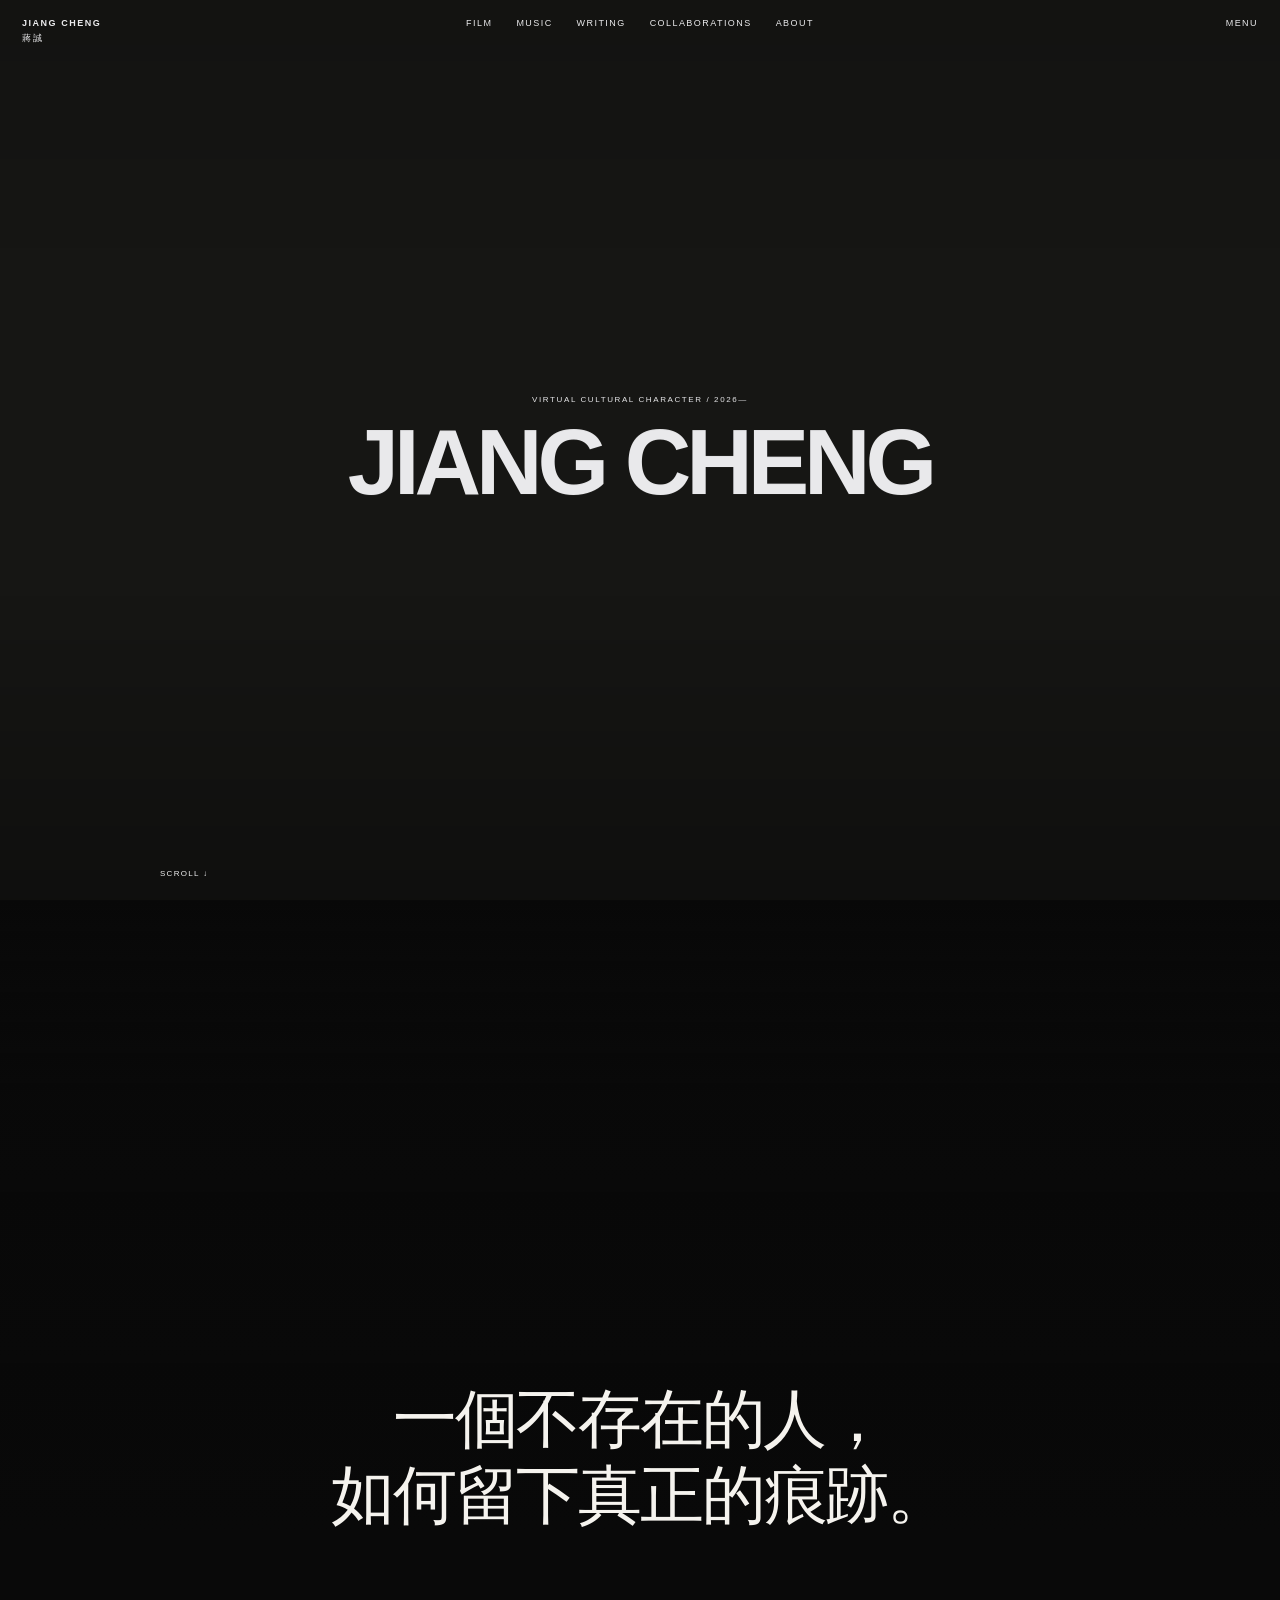
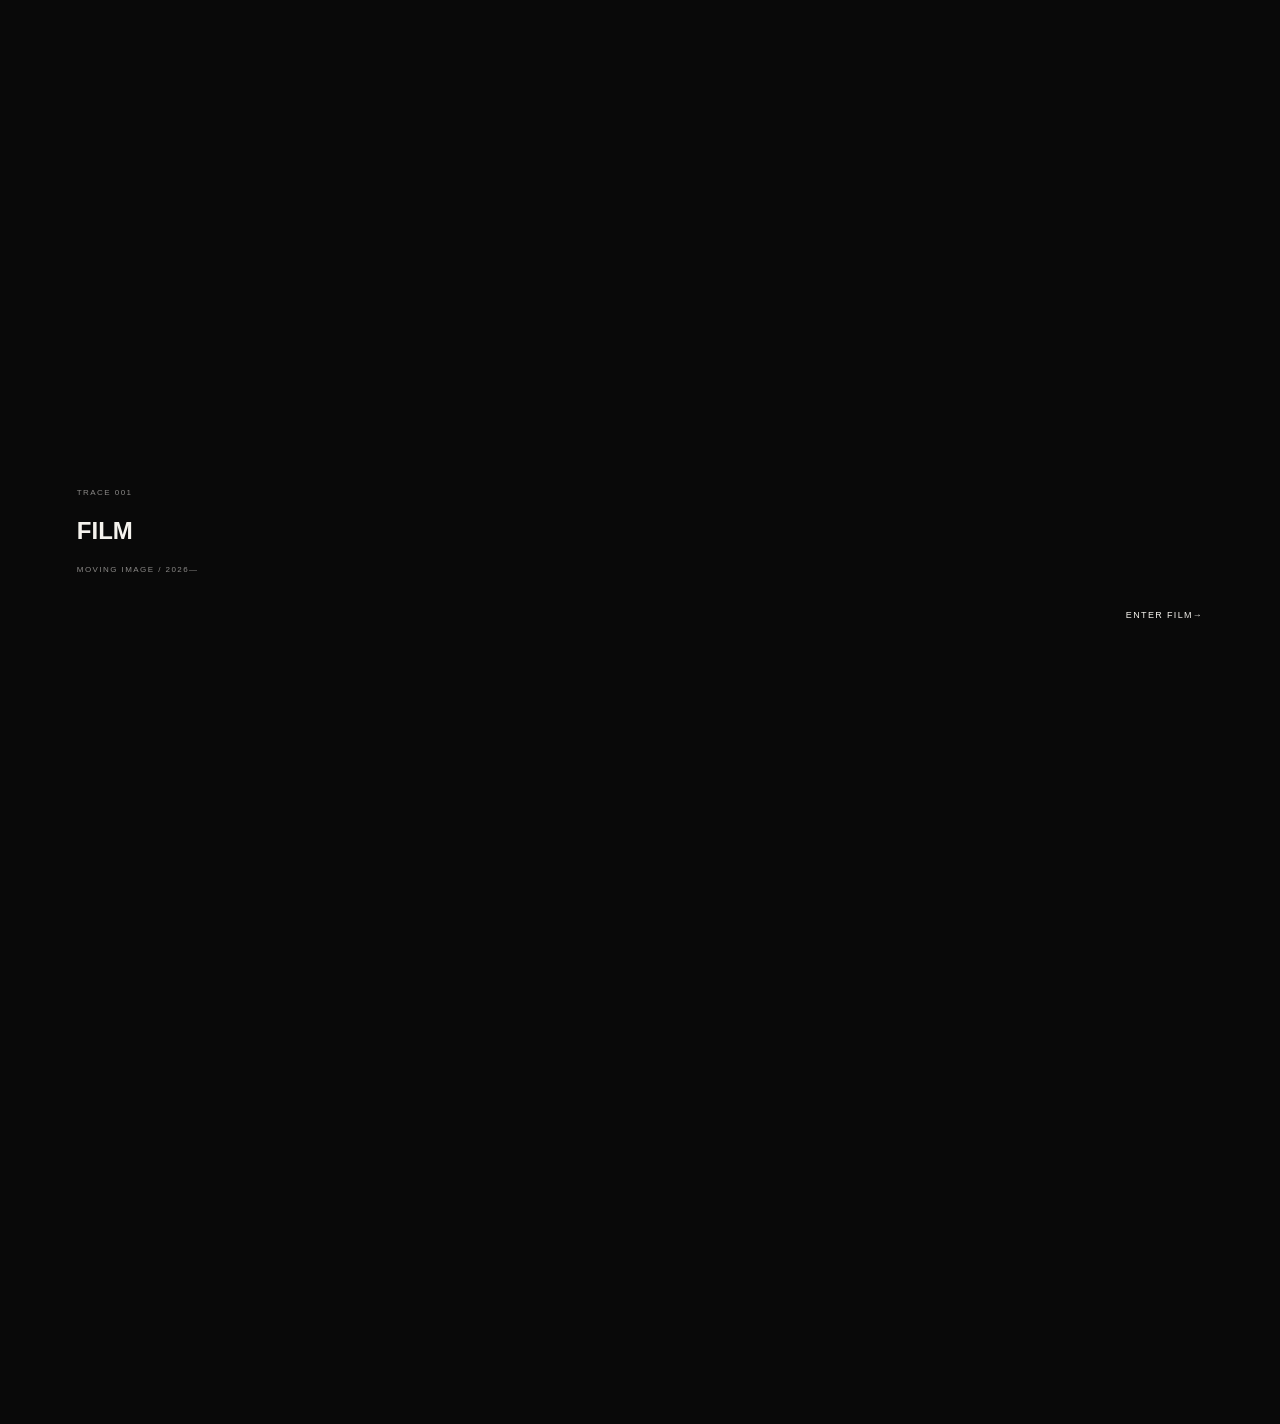
==== commit cf4deae7: "Simplify homepage to a three-act prologue" ====
--- a/index.html
+++ b/index.html
@@ -6,8 +6,8 @@
   <meta name="theme-color" content="#090909">
   <meta name="description" content="Jiang Cheng 蔣誠 — film, music, writing, collaborations and virtual identity.">
   <title>Jiang Cheng — 蔣誠</title>
-  <link rel="stylesheet" href="./styles.css?v=20260813-home1">
-  <link rel="stylesheet" href="./home.css?v=20260813-home1">
+  <link rel="stylesheet" href="./styles.css?v=20260813-home2">
+  <link rel="stylesheet" href="./home.css?v=20260813-home2">
 </head>
 <body class="home">
   <a class="skip-link" href="#main">SKIP TO CONTENT</a>
@@ -36,10 +36,7 @@
       <p>VIRTUAL CULTURAL CHARACTER / 2026—</p>
       <h1 id="heroTitle" translate="no">JIANG CHENG</h1>
     </div>
-    <div class="hero-line" aria-hidden="true">
-      <span>FILM · MUSIC · WRITING · COLLABORATIONS</span>
-      <span>SCROLL / EXPLORE ↓</span>
-    </div>
+    <div class="hero-line" aria-hidden="true"><span>SCROLL ↓</span></div>
   </section>
 
   <main id="main" tabindex="-1">
@@ -49,44 +46,13 @@
       </section>
 
       <section class="trace-film" aria-labelledby="filmTraceTitle">
-        <header class="trace-head">
+        <div class="trace-inner">
           <p class="trace-kicker">TRACE 001</p>
           <h2 id="filmTraceTitle">FILM</h2>
           <p class="trace-meta">MOVING IMAGE / 2026—</p>
-        </header>
-
-        <p class="trace-copy">我拍下來，<br>不是因為發生了什麼。<br><br>是因為那一天，<br>我剛好在那裡。</p>
-
-        <div class="film-threshold" aria-label="Selected Film previews">
-          <a class="film-preview-card landscape-a" data-sprite="0" href="./film/" aria-label="首發預告 — DAILY / 001">
-            <span class="film-preview-meta"><small>DAILY / 001 · 01:07</small><strong>首發預告</strong></span>
-          </a>
-          <a class="film-preview-card portrait" data-sprite="6" href="./film/" aria-label="期待 — DAILY / 004">
-            <span class="film-preview-meta"><small>DAILY / 004 · 02:08</small><strong>期待</strong></span>
-          </a>
-          <a class="film-preview-card landscape-b" data-sprite="10" href="./film/" aria-label="今天沒有安排 — DAILY / 006">
-            <span class="film-preview-meta"><small>DAILY / 006 · 01:33</small><strong>今天沒有安排</strong></span>
-          </a>
-        </div>
-
-        <div class="enter-film"><a href="./film/">ENTER FILM <span aria-hidden="true">→</span></a></div>
-      </section>
-
-      <section class="chapter-index" aria-labelledby="chapterIndexTitle">
-        <h2 id="chapterIndexTitle" class="visually-hidden">Explore Chapters</h2>
-        <div class="chapter-list">
-          <a class="chapter-link" href="./music/"><span>02</span><strong>MUSIC</strong><em>聲音</em></a>
-          <a class="chapter-link" href="./writing/"><span>03</span><strong>WRITING</strong><em>文字</em></a>
-          <a class="chapter-link" href="./collaborations/"><span>04</span><strong>COLLABORATIONS</strong><em>合作</em></a>
-          <a class="chapter-link" href="./about/"><span>05</span><strong>ABOUT</strong><em>關於</em></a>
+          <a class="enter-film" href="./film/">ENTER FILM <span aria-hidden="true">→</span></a>
         </div>
       </section>
-
-      <footer class="home-footer">
-        <div><strong translate="no">JIANG CHENG</strong><span>2026—</span></div>
-        <div>FILM · MUSIC · WRITING · COLLABORATIONS</div>
-        <div>繁 / 简 / EN</div>
-      </footer>
     </div>
   </main>
 
@@ -103,6 +69,6 @@
   </div>
 
   <script src="./main.js?v=20260811-1907"></script>
-  <script src="./home.js?v=20260813-home1"></script>
+  <script src="./home.js?v=20260813-home2"></script>
 </body>
 </html>
--- a/home.css
+++ b/home.css
@@ -1,9 +1,9 @@
-:root{--home-bg:#090909;--home-fg:#f5f3ee;--home-muted:rgba(245,243,238,.55);--home-line:rgba(245,243,238,.22);--hero-copy-opacity:1;--hero-line-opacity:1;--hero-dim-opacity:0;--hero-scale:1;--home-film-sprite:none}
-.home{background:var(--home-bg);color:var(--home-fg);color-scheme:dark;-webkit-tap-highlight-color:rgba(255,255,255,.12)}
+html{color-scheme:dark;background:#090909}:root{--home-bg:#090909;--home-fg:#f5f3ee;--home-muted:rgba(245,243,238,.55);--home-line:rgba(245,243,238,.22);--hero-copy-opacity:1;--hero-line-opacity:1;--hero-dim-opacity:0;--hero-scale:1;--home-film-sprite:none}
+.home{background:var(--home-bg);color:var(--home-fg);-webkit-tap-highlight-color:rgba(255,255,255,.12)}
 .home a,.home button{touch-action:manipulation}
 .home a:focus-visible,.home button:focus-visible{outline:1px solid #fff;outline-offset:5px}
 .skip-link{position:fixed;z-index:140;top:12px;left:12px;padding:10px 12px;background:#fff;color:#090909;font:600 10px/1 Arial,sans-serif;letter-spacing:.12em;transform:translateY(-180%);transition:transform .18s ease}
-.skip-link:focus{transform:translateY(0)}
+.skip-link:focus-visible{transform:translateY(0)}
 .home .site-nav{padding-top:max(18px,env(safe-area-inset-top));padding-left:max(22px,env(safe-area-inset-left));padding-right:max(22px,env(safe-area-inset-right));color:#fff;mix-blend-mode:difference}
 .home .nav-links a,.home .menu-trigger{transition:opacity .18s ease}
 .home .nav-links a:hover,.home .menu-trigger:hover{opacity:.58}
@@ -28,9 +28,9 @@
 .trace-head h2{margin:12px 0 0;font-family:Arial,Helvetica,sans-serif;font-size:clamp(58px,10vw,150px);font-weight:600;line-height:.84;letter-spacing:-.065em;text-wrap:balance}
 .trace-copy{width:min(700px,86vw);margin:10vh auto 0;font-family:Georgia,"Noto Serif TC",serif;font-size:clamp(22px,2.4vw,36px);line-height:1.55;text-wrap:pretty}
 .film-threshold{position:relative;width:min(1240px,100%);height:min(78svh,760px);min-height:560px;margin:8vh auto 0;overflow:visible}
-.film-preview-card{position:absolute;display:block;overflow:hidden;background:#151515;background-image:var(--home-film-sprite);background-size:400% 400%;background-position:var(--sprite-pos,0 0);background-repeat:no-repeat;box-shadow:0 22px 70px rgba(0,0,0,.28);transform:translate3d(0,0,0);transition:transform .22s cubic-bezier(.2,.8,.2,1),filter .22s ease;outline-offset:6px}
+.film-preview-card{position:absolute;display:block;overflow:hidden;background:#151515;background-image:var(--home-film-sprite);background-size:400% 400%;background-position:var(--sprite-pos,0 0);background-repeat:no-repeat;box-shadow:0 22px 70px rgba(0,0,0,.28);transform:translate3d(0,0,0);transition:transform .22s cubic-bezier(.2,.8,.2,1);outline-offset:6px}
 .film-preview-card::after{content:"";position:absolute;inset:0;background:linear-gradient(180deg,transparent 48%,rgba(0,0,0,.72));opacity:.56;transition:opacity .18s ease}
-.film-preview-card:hover,.film-preview-card:focus-visible{transform:translate3d(0,-10px,0);filter:brightness(1.06)}
+.film-preview-card:hover,.film-preview-card:focus-visible{transform:translate3d(0,-10px,0)}
 .film-preview-card:hover::after,.film-preview-card:focus-visible::after{opacity:.82}
 .film-preview-card.landscape-a{width:min(46vw,620px);aspect-ratio:16/9;left:1%;top:5%}
 .film-preview-card.portrait{width:min(20vw,250px);aspect-ratio:9/16;right:9%;top:15%}
